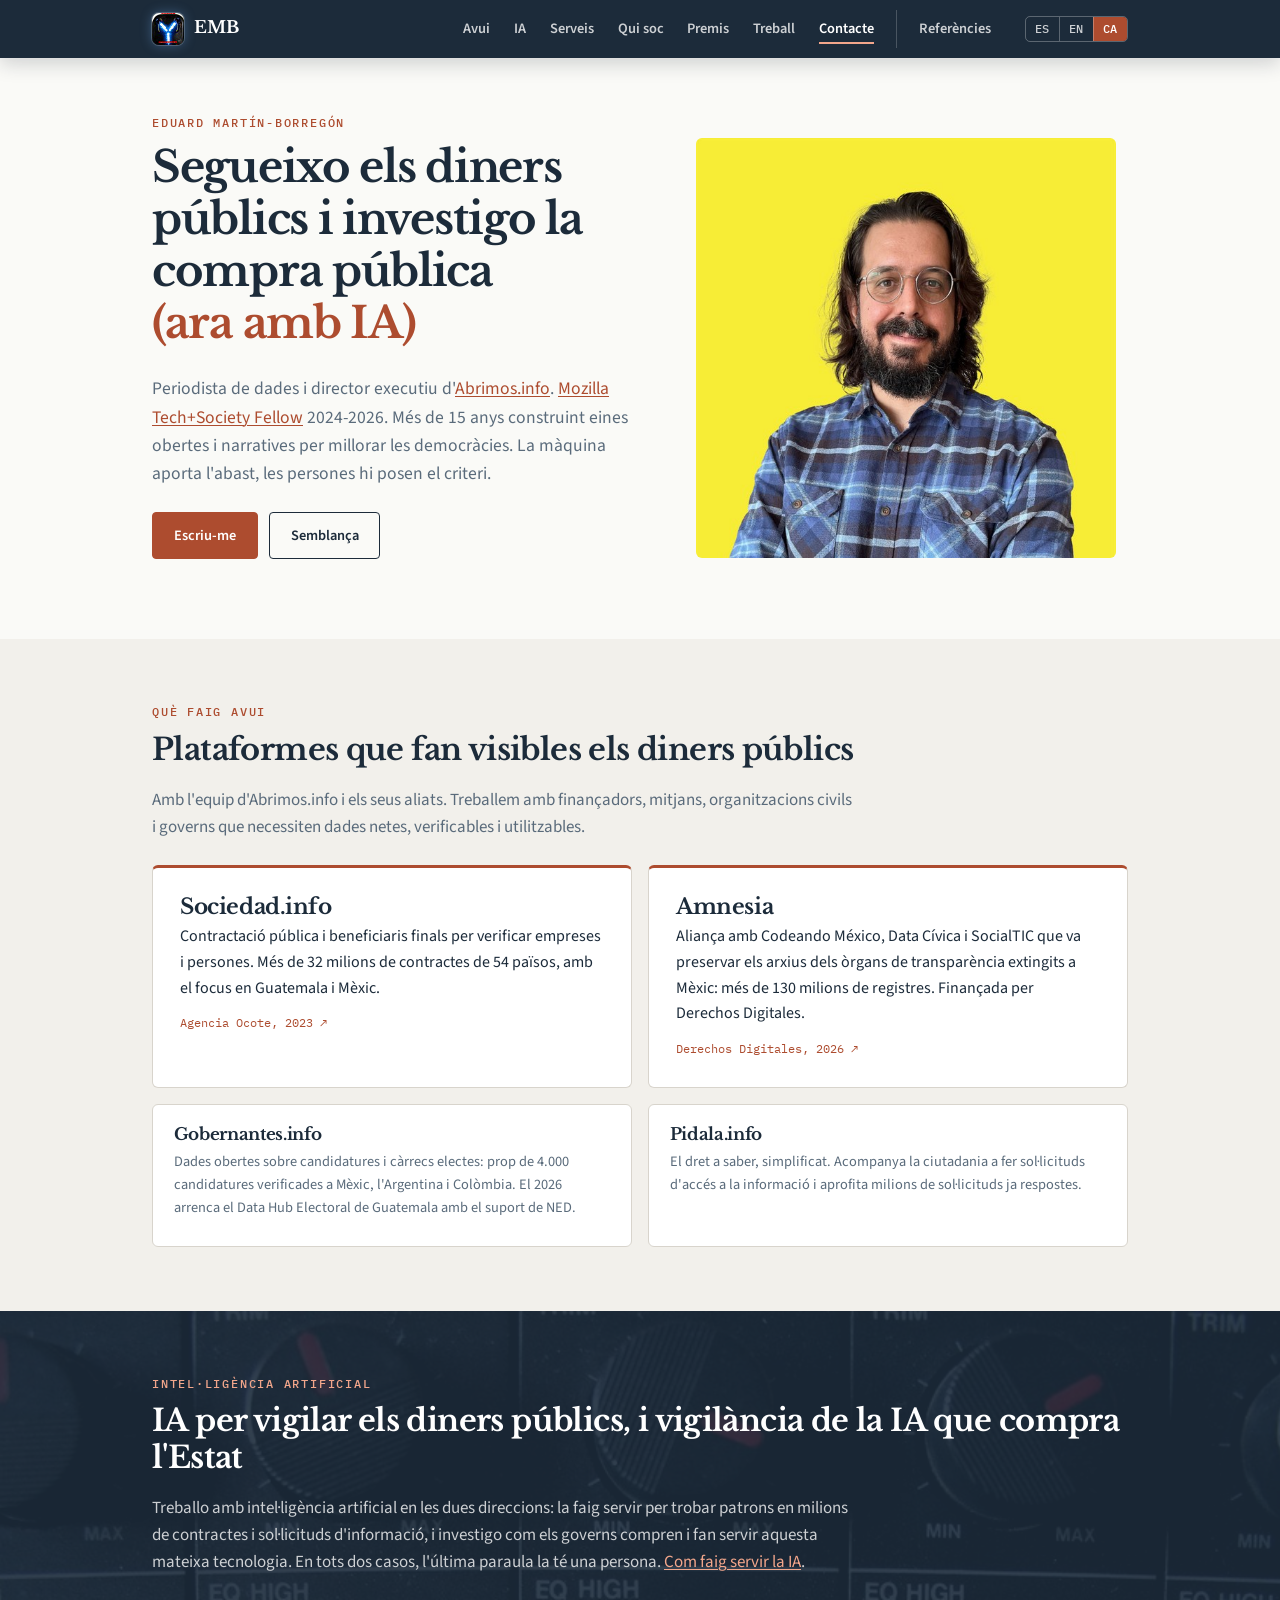
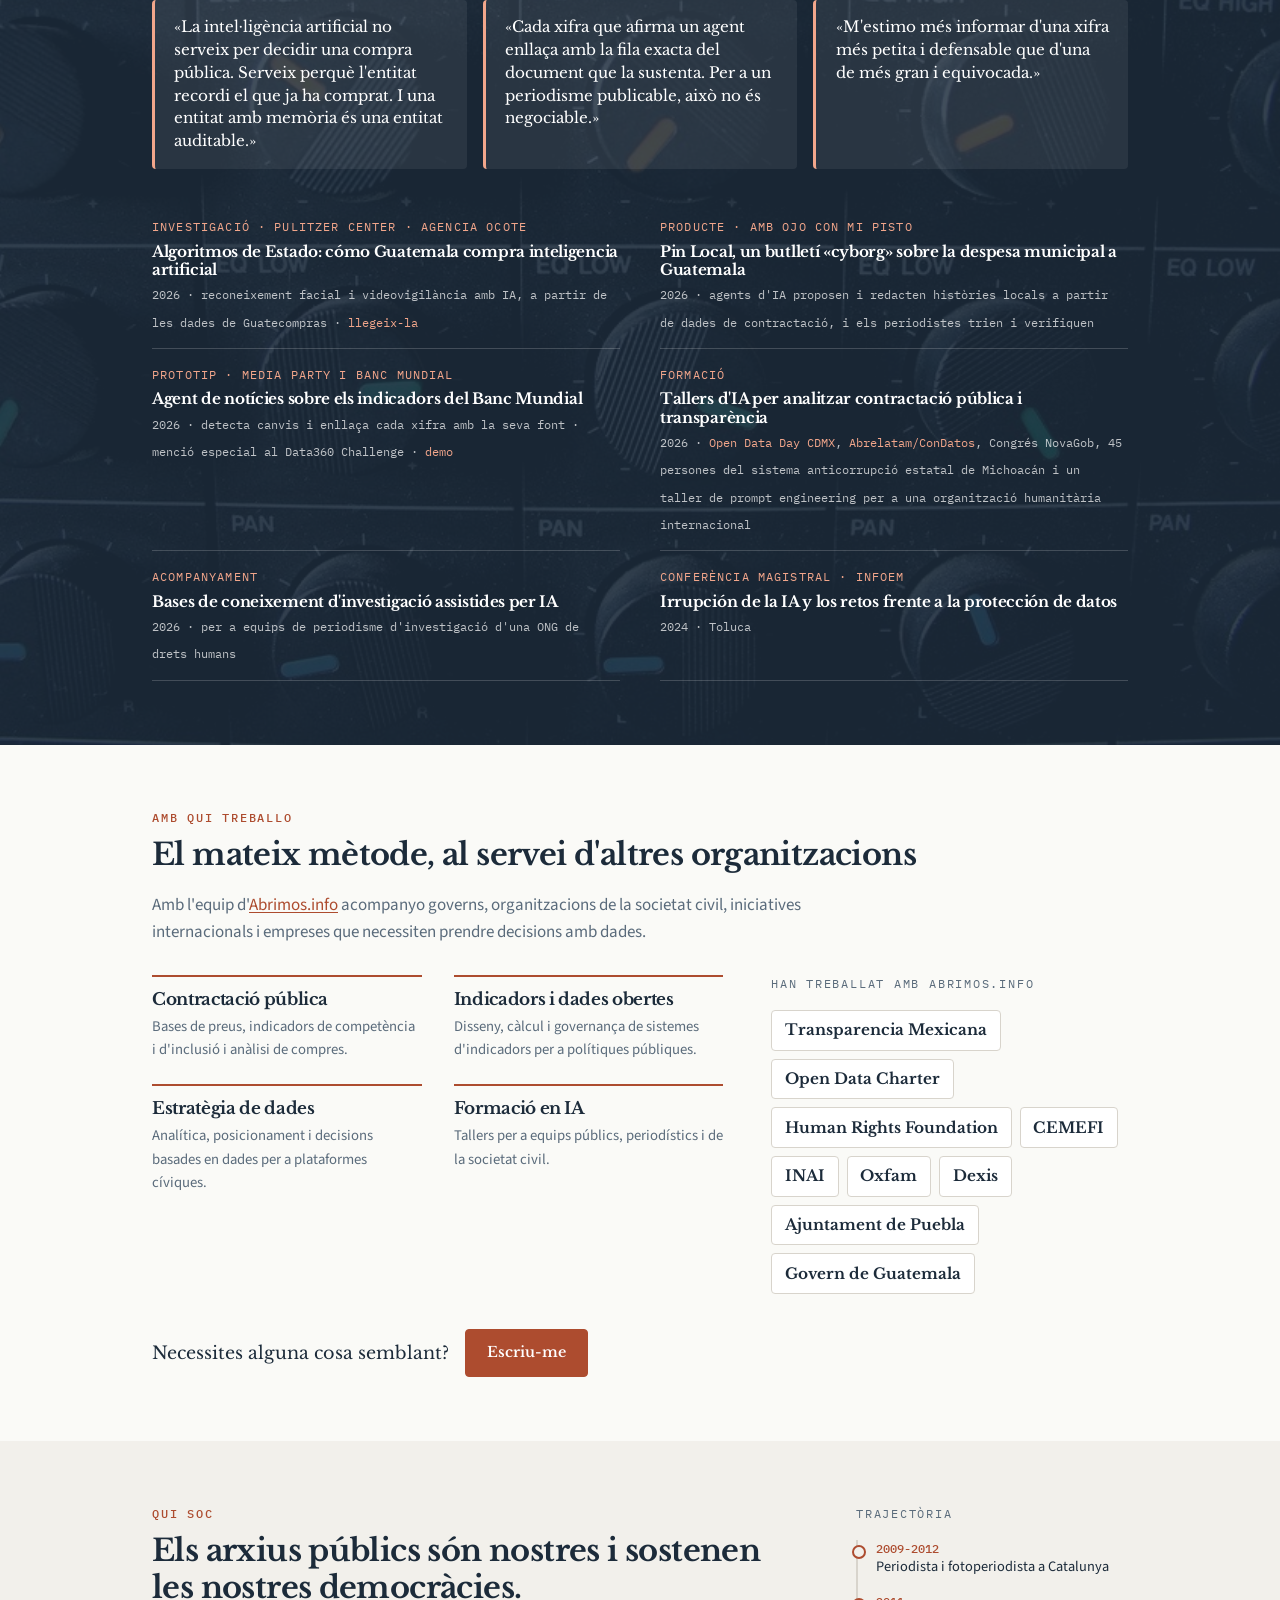
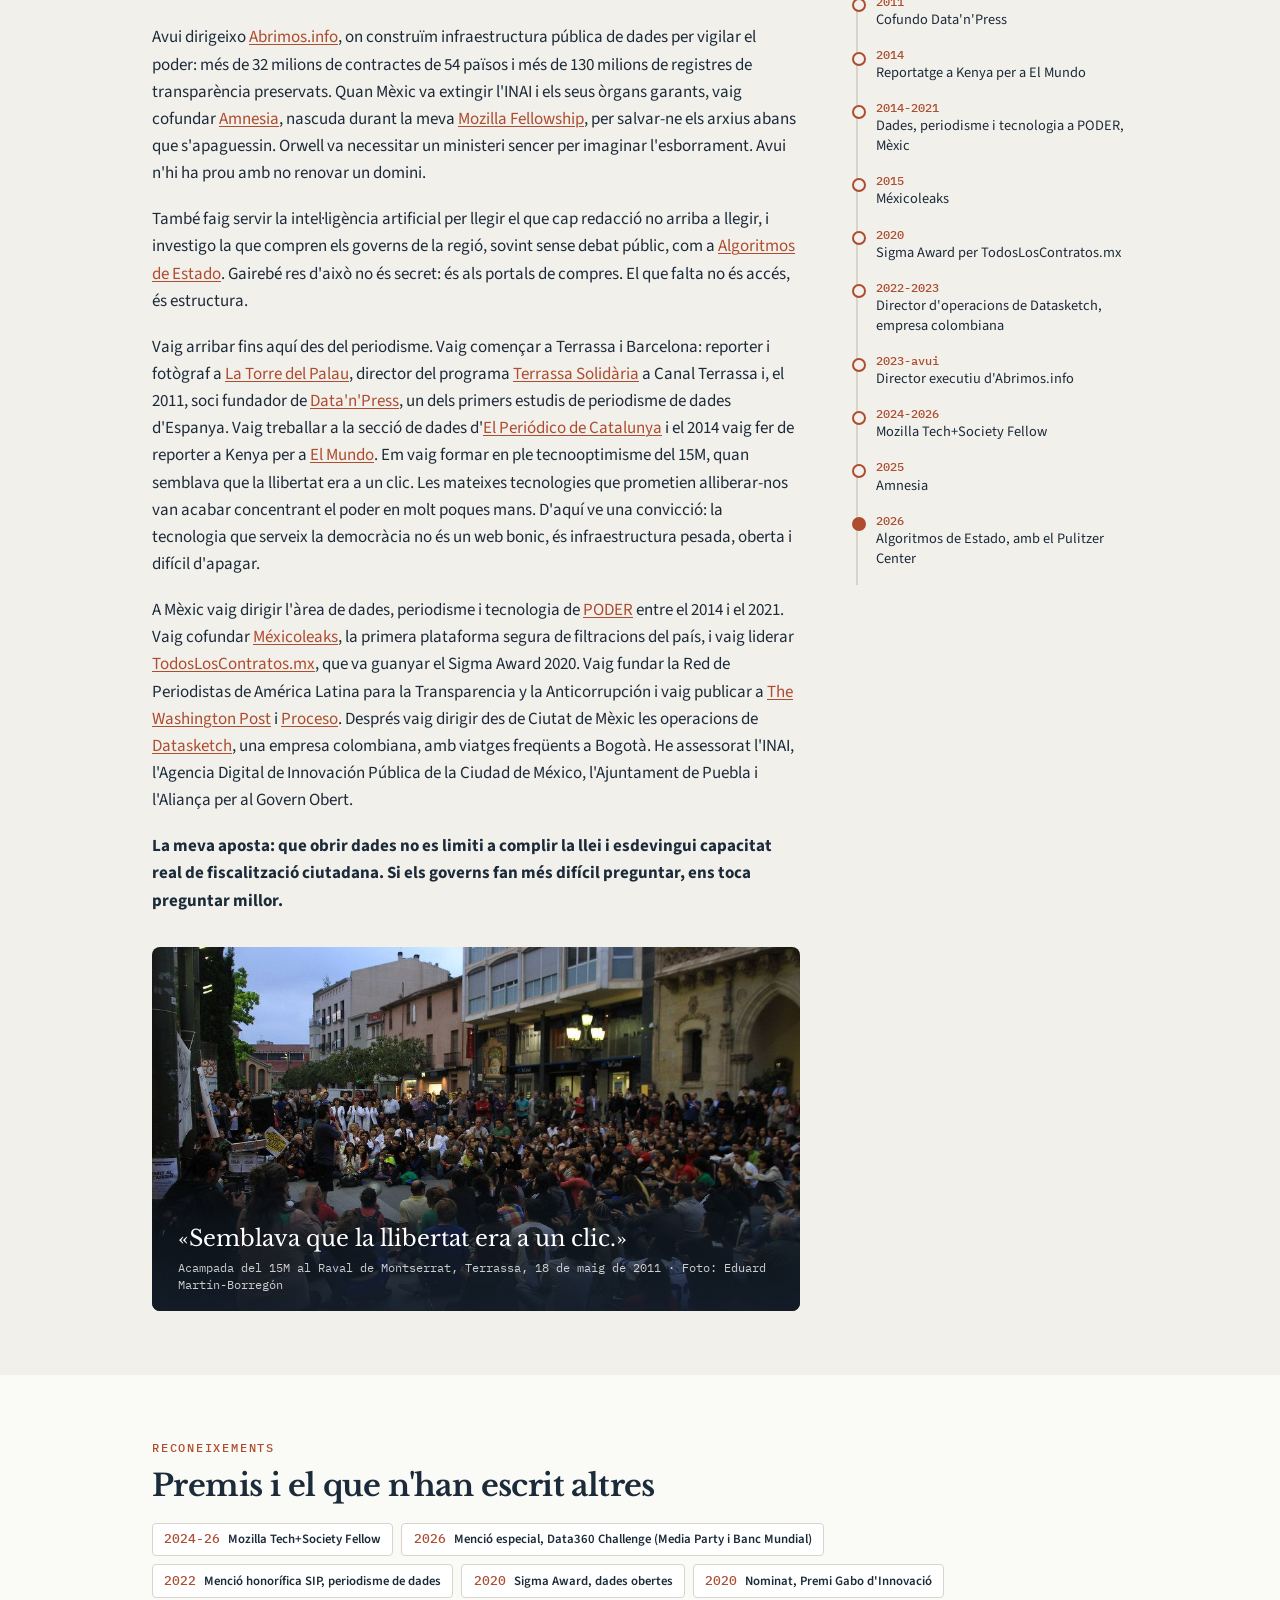
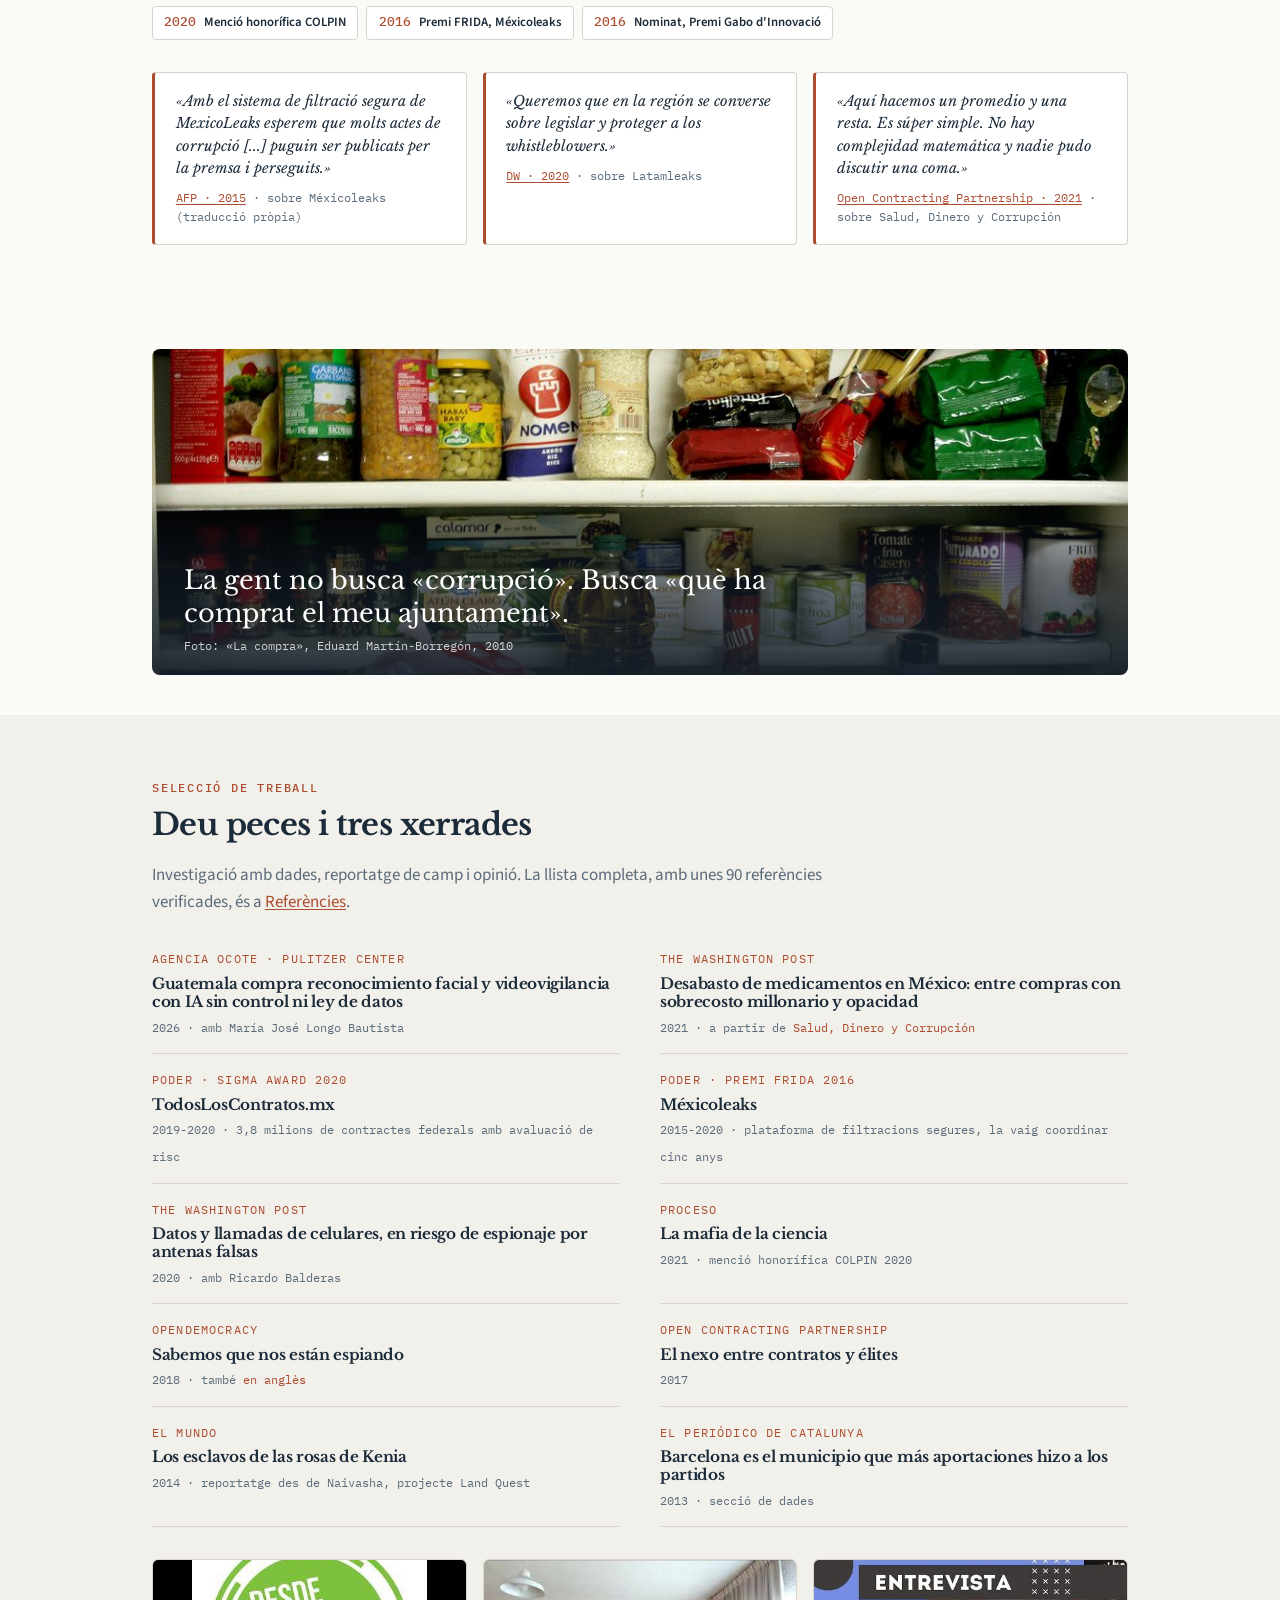
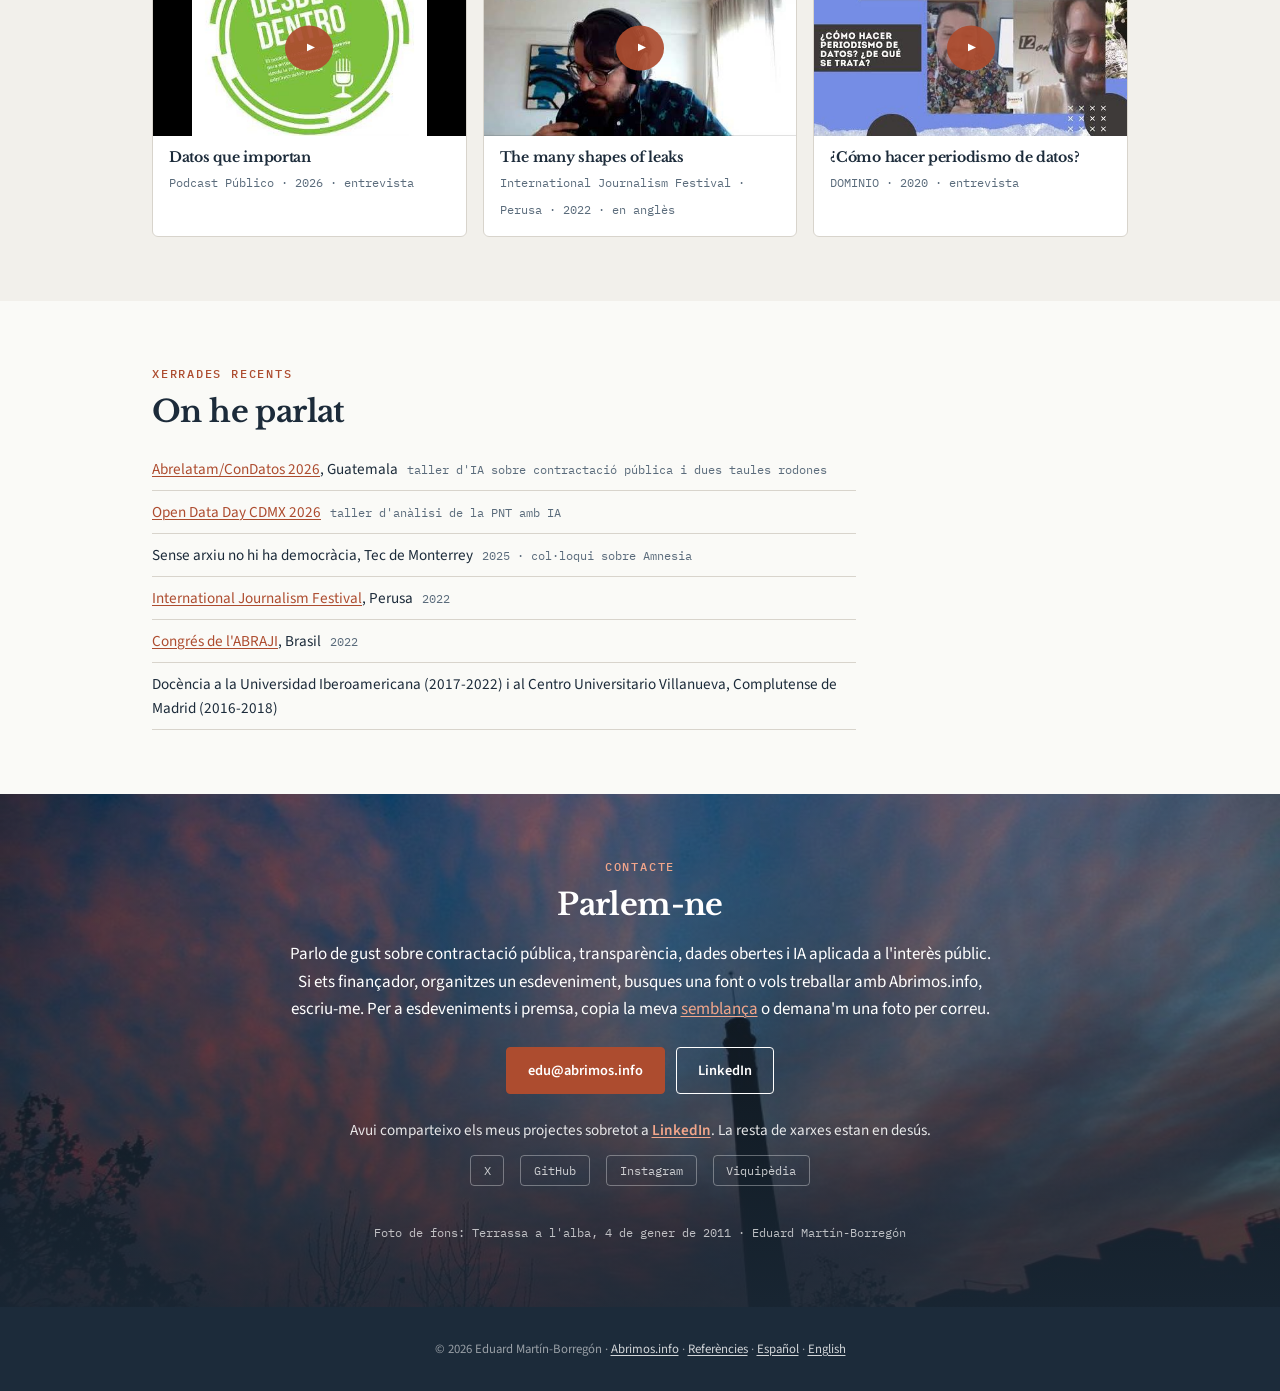
==== ca/index.html @ fc4aac22 "Primera versión de emartinborregon.com en español, inglés y catalán Web estática sin dependencias: p" ====
<!DOCTYPE html>
<html lang="ca">
<head>
	<!-- Google tag (gtag.js) -->
	<script async src="https://www.googletagmanager.com/gtag/js?id=G-W6K7R63HX7"></script>
	<script>
		window.dataLayer = window.dataLayer || [];
		function gtag(){dataLayer.push(arguments);}
		gtag('js', new Date());

		gtag('config', 'G-W6K7R63HX7');
	</script>
	<meta charset="utf-8" />
	<meta name="viewport" content="width=device-width, initial-scale=1" />
	<title>Eduard Martín-Borregón | Periodista de dades, contractació pública i IA</title>
	<meta name="description" content="Periodista de dades i director executiu d'Abrimos.info. Segueixo els diners públics i la compra pública a l'Amèrica Llatina, ara també amb IA. Mozilla Fellow i Sigma Award 2020." />
	<meta name="author" content="Eduard Martín-Borregón" />
	<link rel="canonical" href="https://emartinborregon.com/ca/" />
	<link rel="alternate" hreflang="es" href="https://emartinborregon.com/" />
	<link rel="alternate" hreflang="en" href="https://emartinborregon.com/en/" />
	<link rel="alternate" hreflang="ca" href="https://emartinborregon.com/ca/" />
	<link rel="alternate" hreflang="x-default" href="https://emartinborregon.com/" />
	<link rel="icon" href="../favicon.ico" sizes="32x32" />
	<link rel="icon" href="../icon-192.png" type="image/png" sizes="192x192" />
	<link rel="apple-touch-icon" href="../apple-touch-icon.png" />
	<meta name="robots" content="index, follow, max-image-preview:large, max-snippet:-1" />
	<meta property="og:type" content="profile" />
	<meta property="og:site_name" content="Eduard Martín-Borregón" />
	<meta property="og:locale" content="ca_ES" />
	<meta property="og:locale:alternate" content="es_MX" />
	<meta property="og:locale:alternate" content="en_US" />
	<meta property="og:url" content="https://emartinborregon.com/ca/" />
	<meta property="og:title" content="Eduard Martín-Borregón | Segueixo els diners públics i investigo la compra pública (ara amb IA)" />
	<meta property="og:description" content="Periodista de dades i director executiu d'Abrimos.info. Segueixo els diners públics i la compra pública a l'Amèrica Llatina, ara també amb IA. Mozilla Fellow i Sigma Award 2020." />
	<meta property="og:image" content="https://emartinborregon.com/images/og-emb.jpg" />
	<meta property="og:image:width" content="1200" />
	<meta property="og:image:height" content="630" />
	<meta property="og:image:alt" content="Retrat d'Eduard Martín-Borregón" />
	<meta name="twitter:card" content="summary_large_image" />
	<meta name="twitter:creator" content="@emartinborregon" />
	<script type="application/ld+json">
{
 "@context": "https://schema.org",
 "@graph": [
  {
   "@type": "WebSite",
   "@id": "https://emartinborregon.com/#website",
   "url": "https://emartinborregon.com/",
   "name": "Eduard Martín-Borregón",
   "inLanguage": [
    "es",
    "en",
    "ca"
   ],
   "publisher": {
    "@id": "https://emartinborregon.com/#person"
   }
  },
  {
   "@type": "ProfilePage",
   "@id": "https://emartinborregon.com/ca/#webpage",
   "url": "https://emartinborregon.com/ca/",
   "name": "Eduard Martín-Borregón | Periodista de dades, contractació pública i IA",
   "inLanguage": "ca",
   "isPartOf": {
    "@id": "https://emartinborregon.com/#website"
   },
   "mainEntity": {
    "@id": "https://emartinborregon.com/#person"
   },
   "author": {
    "@id": "https://emartinborregon.com/#person"
   },
   "dateModified": "2026-10-14"
  },
  {
   "@type": "Person",
   "@id": "https://emartinborregon.com/#person",
   "name": "Eduard Martín-Borregón",
   "givenName": "Eduard",
   "familyName": "Martín-Borregón",
   "alternateName": [
    "Edu Martín-Borregón",
    "Eduard Martín Borregón",
    "Eduard Martin-Borregon",
    "Eduard Martín-Borregon",
    "EMB"
   ],
   "url": "https://emartinborregon.com/ca/",
   "image": "https://emartinborregon.com/images/emb-retrato.jpg",
   "email": "mailto:edu@abrimos.info",
   "description": "Eduard Martín-Borregón és periodista de dades i director executiu d'Abrimos.info. Mozilla Tech+Society Fellow 2024-2026, va cofundar Méxicoleaks i Amnesia i va liderar TodosLosContratos.mx, guanyador del Sigma Award 2020. Des de fa més de 15 anys construeix eines obertes per seguir els diners públics, ara també amb intel·ligència artificial.",
   "jobTitle": "Director executiu d'Abrimos.info",
   "hasOccupation": {
    "@type": "Occupation",
    "name": "Periodista de dades"
   },
   "worksFor": {
    "@type": "Organization",
    "name": "Abrimos.info",
    "url": "https://abrimos.info"
   },
   "affiliation": {
    "@type": "Organization",
    "name": "Mozilla Foundation",
    "url": "https://www.mozillafoundation.org"
   },
   "homeLocation": {
    "@type": "Place",
    "name": "Ciutat de Mèxic"
   },
   "knowsLanguage": [
    "es",
    "en",
    "ca"
   ],
   "knowsAbout": [
    "Periodisme de dades",
    "Contractació pública",
    "Transparència i accés a la informació",
    "Dades obertes",
    "Tecnologia cívica",
    "Intel·ligència artificial aplicada a l'interès públic",
    "Rendició de comptes de la IA",
    "Preservació d'arxius públics",
    "Beneficiaris finals"
   ],
   "alumniOf": [
    {
     "@type": "CollegeOrUniversity",
     "name": "Universitat Ramon Llull - Blanquerna"
    },
    {
     "@type": "CollegeOrUniversity",
     "name": "Universidad Rey Juan Carlos"
    }
   ],
   "award": [
    "Mozilla Tech+Society Fellowship 2024-2026",
    "Menció especial, Data360 Challenge 2026 (Media Party i Banc Mundial)",
    "Menció honorífica en periodisme de dades, premis SIP 2022",
    "Sigma Award 2020, TodosLosContratos.mx",
    "Nominat al Premi Gabo d'Innovació 2020, TodosLosContratos.mx",
    "Menció honorífica COLPIN 2020, La mafia de la ciencia",
    "Premi FRIDA 2016, Méxicoleaks",
    "Nominat al Premi Gabo d'Innovació 2016, Méxicoleaks"
   ],
   "sameAs": [
    "https://www.linkedin.com/in/emartinborregon/",
    "https://x.com/emartinborregon",
    "https://github.com/emartinborregon",
    "https://www.instagram.com/emartinborregon",
    "https://www.flickr.com/photos/emartinborregon/",
    "https://www.wikidata.org/wiki/Q19998327",
    "https://ca.wikipedia.org/wiki/Eduard_Mart%C3%ADn-Borreg%C3%B3n",
    "https://pulitzercenter.org/people/eduard-martin-borregon",
    "https://www.mozillafoundation.org/en/what-we-do/grantmaking/fellowship/eduard-martin-borregon/",
    "https://www.proceso.com.mx/autor/eduard-martin-borregon.html"
   ]
  }
 ]
}
	</script>
	<link rel="preconnect" href="https://fonts.googleapis.com" />
	<link rel="preconnect" href="https://fonts.gstatic.com" crossorigin />
	<link href="https://fonts.googleapis.com/css2?family=Libre+Baskerville:ital,wght@0,400;0,700;1,400&family=Source+Sans+3:wght@400;600;700&family=IBM+Plex+Mono:wght@400;500&display=swap" rel="stylesheet" />
	<link rel="stylesheet" href="../style.css" />
</head>
<body>

<nav class="top">
	<div class="wrap">
		<a class="logo" href="#"><img src="../images/avatar-emb.jpg" alt="" width="28" height="28" /><span>EMB</span></a>
		<ul class="menu" aria-label="Menú principal">
			<li><a href="#avui">Avui</a></li>
			<li><a href="#ia">IA</a></li>
			<li><a href="#amb-qui">Serveis</a></li>
			<li><a href="#qui-soc">Qui soc</a></li>
			<li><a href="#reconeixements">Premis</a></li>
			<li><a href="#treball">Treball</a></li>
			<li><a href="#contacte">Contacte</a></li>
			<li class="nav-page"><a href="referencies.html">Referències</a></li>
		</ul>
		<div class="lang" role="group" aria-label="Idioma"><a href="../index.html" hreflang="es" lang="es">ES</a><a href="../en/index.html" hreflang="en" lang="en">EN</a><span aria-current="true">CA</span></div>
	</div>
</nav>

<main>

<!-- 1. Portada -->
<header class="wrap hero">
	<div>
		<span class="label">Eduard Martín-Borregón</span>
		<h1>Segueixo els diners públics i investigo la compra pública <span class="h1-tag">(ara amb IA)</span></h1>
		<p class="lead">Periodista de dades i director executiu d'<a href="https://abrimos.info" target="_blank" rel="noopener">Abrimos.info</a>. <a href="https://www.mozillafoundation.org/en/what-we-do/grantmaking/fellowship/eduard-martin-borregon/" target="_blank" rel="noopener">Mozilla Tech+Society Fellow</a> 2024-2026. Més de 15 anys construint eines obertes i narratives per millorar les democràcies. La màquina aporta l'abast, les persones hi posen el criteri.</p>
		<div class="actions">
			<a class="btn primary" href="mailto:edu@abrimos.info">Escriu-me</a>
			<a class="btn" href="#semblanza" data-open-bio>Semblança</a>
		</div>
	</div>
	<div class="photo">
		<img src="../images/emb-retrato.jpg" alt="Retrat d'Eduard Martín-Borregón" width="600" height="600" fetchpriority="high" />
	</div>
</header>

<!-- 3. Què faig avui -->
<section id="avui" class="alt">
	<div class="wrap">
		<span class="label">Què faig avui</span>
		<h2>Plataformes que fan visibles els diners públics</h2>
		<p class="prose muted">Amb l'equip d'Abrimos.info i els seus aliats. Treballem amb finançadors, mitjans, organitzacions civils i governs que necessiten dades netes, verificables i utilitzables.</p>
		<div class="cards hoy">
			<div class="card main">
				<h3><a href="https://sociedad.info" target="_blank" rel="noopener">Sociedad.info</a></h3>
				<p>Contractació pública i beneficiaris finals per verificar empreses i persones. Més de 32 milions de contractes de 54 països, amb el focus en Guatemala i Mèxic.</p>
				<span class="mono"><a href="https://www.agenciaocote.com/blog/2023/12/07/accede-a-sociedad-info-y-fiscaliza-los-gastos-mientras-guatecompras-esta-fuera-de-linea/" target="_blank" rel="noopener">Agencia Ocote, 2023 ↗</a></span>
			</div>
			<div class="card main">
				<h3><a href="https://amnesia.lat" target="_blank" rel="noopener">Amnesia</a></h3>
				<p>Aliança amb Codeando México, Data Cívica i SocialTIC que va preservar els arxius dels òrgans de transparència extingits a Mèxic: més de 130 milions de registres. Finançada per Derechos Digitales.</p>
				<span class="mono"><a href="https://www.derechosdigitales.org/noticias/la-informacion-publica-tambien-es-parte-de-la-memoria-colectiva/" target="_blank" rel="noopener">Derechos Digitales, 2026 ↗</a></span>
			</div>
			<div class="card">
				<h3><a href="https://gobernantes.info" target="_blank" rel="noopener">Gobernantes.info</a></h3>
				<p>Dades obertes sobre candidatures i càrrecs electes: prop de 4.000 candidatures verificades a Mèxic, l'Argentina i Colòmbia. El 2026 arrenca el Data Hub Electoral de Guatemala amb el suport de NED.</p>
			</div>
			<div class="card">
				<h3><a href="https://pidala.info" target="_blank" rel="noopener">Pidala.info</a></h3>
				<p>El dret a saber, simplificat. Acompanya la ciutadania a fer sol·licituds d'accés a la informació i aprofita milions de sol·licituds ja respostes.</p>
			</div>
		</div>
	</div>
</section>

<!-- 3b. IA -->
<section id="ia" class="dark">
	<div class="wrap">
		<span class="label">Intel·ligència artificial</span>
		<h2>IA per vigilar els diners públics, i vigilància de la IA que compra l'Estat</h2>
		<p class="prose muted">Treballo amb intel·ligència artificial en les dues direccions: la faig servir per trobar patrons en milions de contractes i sol·licituds d'informació, i investigo com els governs compren i fan servir aquesta mateixa tecnologia. En tots dos casos, l'última paraula la té una persona. <a href="ia.html">Com faig servir la IA</a>.</p>
		<div class="principles">
			<figure><blockquote>«La intel·ligència artificial no serveix per decidir una compra pública. Serveix perquè l'entitat recordi el que ja ha comprat. I una entitat amb memòria és una entitat auditable.»</blockquote></figure>
			<figure><blockquote>«Cada xifra que afirma un agent enllaça amb la fila exacta del document que la sustenta. Per a un periodisme publicable, això no és negociable.»</blockquote></figure>
			<figure><blockquote>«M'estimo més informar d'una xifra més petita i defensable que d'una de més gran i equivocada.»</blockquote></figure>
		</div>
		<div class="work">
			<div class="item">
				<span class="outlet">Investigació · Pulitzer Center · Agencia Ocote</span>
				<h3><a href="https://pulitzercenter.org/projects/state-algorithms-how-guatemala-buys-artificial-intelligence" target="_blank" rel="noopener">Algoritmos de Estado: cómo Guatemala compra inteligencia artificial</a></h3>
				<span class="mono">2026 · reconeixement facial i videovigilància amb IA, a partir de les dades de Guatecompras · <a href="https://www.agenciaocote.com/blog/2026/07/08/ia-videovigilancia-control/" target="_blank" rel="noopener">llegeix-la</a></span>
			</div>
			<div class="item">
				<span class="outlet">Producte · amb Ojo con mi Pisto</span>
				<h3><a href="https://www.ojoconmipisto.com/" target="_blank" rel="noopener">Pin Local, un butlletí «cyborg» sobre la despesa municipal a Guatemala</a></h3>
				<span class="mono">2026 · agents d'IA proposen i redacten històries locals a partir de dades de contractació, i els periodistes trien i verifiquen</span>
			</div>
			<div class="item">
				<span class="outlet">Prototip · Media Party i Banc Mundial</span>
				<h3><a href="https://github.com/Abrimos-info/abrimos-data360-monitor" target="_blank" rel="noopener">Agent de notícies sobre els indicadors del Banc Mundial</a></h3>
				<span class="mono">2026 · detecta canvis i enllaça cada xifra amb la seva font · menció especial al Data360 Challenge · <a href="https://data360-demo.abrimos.info" target="_blank" rel="noopener">demo</a></span>
			</div>
			<div class="item">
				<span class="outlet">Formació</span>
				<h3>Tallers d'IA per analitzar contractació pública i transparència</h3>
				<span class="mono">2026 · <a href="https://socialtic.org/blog/open-data-day-cdmx-2026/" target="_blank" rel="noopener">Open Data Day CDMX</a>, <a href="https://pretalx.abrelatam.org/abrelatam-2026/speaker/HJXRQH/" target="_blank" rel="noopener">Abrelatam/ConDatos</a>, Congrés NovaGob, 45 persones del sistema anticorrupció estatal de Michoacán i un taller de prompt engineering per a una organització humanitària internacional</span>
			</div>
			<div class="item">
				<span class="outlet">Acompanyament</span>
				<h3>Bases de coneixement d'investigació assistides per IA</h3>
				<span class="mono">2026 · per a equips de periodisme d'investigació d'una ONG de drets humans</span>
			</div>
			<div class="item">
				<span class="outlet">Conferència magistral · INFOEM</span>
				<h3><a href="https://infoem.org.mx/doc/publicaciones/progcongintinfoem2024V3web.pdf" target="_blank" rel="noopener">Irrupción de la IA y los retos frente a la protección de datos</a></h3>
				<span class="mono">2024 · Toluca</span>
			</div>
		</div>
	</div>
</section>

<!-- 3a. Con quién trabajo -->
<section id="amb-qui">
	<div class="wrap">
		<span class="label">Amb qui treballo</span>
		<h2>El mateix mètode, al servei d'altres organitzacions</h2>
		<p class="prose muted">Amb l'equip d'<a href="https://abrimos.info" target="_blank" rel="noopener">Abrimos.info</a> acompanyo governs, organitzacions de la societat civil, iniciatives internacionals i empreses que necessiten prendre decisions amb dades.</p>
		<div class="clients">
			<ul class="services">
				<li><h3>Contractació pública</h3><p>Bases de preus, indicadors de competència i d'inclusió i anàlisi de compres.</p></li>
				<li><h3>Indicadors i dades obertes</h3><p>Disseny, càlcul i governança de sistemes d'indicadors per a polítiques públiques.</p></li>
				<li><h3>Estratègia de dades</h3><p>Analítica, posicionament i decisions basades en dades per a plataformes cíviques.</p></li>
				<li><h3>Formació en IA</h3><p>Tallers per a equips públics, periodístics i de la societat civil.</p></li>
			</ul>
			<div class="orgs">
				<p class="timeline-title">Han treballat amb Abrimos.info</p>
				<ul aria-label="Organitzacions">
					<li>Transparencia Mexicana</li>
					<li>Open Data Charter</li>
					<li>Human Rights Foundation</li>
					<li>CEMEFI</li>
					<li>INAI</li>
					<li>Oxfam</li>
					<li>Dexis</li>
					<li>Ajuntament de Puebla</li>
					<li>Govern de Guatemala</li>
				</ul>
			</div>
		</div>
		<p class="clients-cta"><span>Necessites alguna cosa semblant?</span> <a class="btn primary" href="mailto:edu@abrimos.info?subject=Consulta%20des%20de%20emartinborregon.com">Escriu-me</a></p>
	</div>
</section>

<!-- 2. Qui soc -->
<section id="qui-soc" class="alt">
	<div class="wrap about">
		<div class="prose">
		<span class="label">Qui soc</span>
		<h2>Els arxius públics són nostres i sostenen les nostres democràcies.</h2>
		<p>Avui dirigeixo <a href="https://abrimos.info" target="_blank" rel="noopener">Abrimos.info</a>, on construïm infraestructura pública de dades per vigilar el poder: més de 32 milions de contractes de 54 països i més de 130 milions de registres de transparència preservats. Quan Mèxic va extingir l'INAI i els seus òrgans garants, vaig cofundar <a href="https://amnesia.lat" target="_blank" rel="noopener">Amnesia</a>, nascuda durant la meva <a href="https://www.mozillafoundation.org/en/what-we-do/grantmaking/fellowship/eduard-martin-borregon/" target="_blank" rel="noopener">Mozilla Fellowship</a>, per salvar-ne els arxius abans que s'apaguessin. Orwell va necessitar un ministeri sencer per imaginar l'esborrament. Avui n'hi ha prou amb no renovar un domini.</p>
		<p>També faig servir la intel·ligència artificial per llegir el que cap redacció no arriba a llegir, i investigo la que compren els governs de la regió, sovint sense debat públic, com a <a href="https://www.agenciaocote.com/blog/2026/07/08/ia-videovigilancia-control/" target="_blank" rel="noopener">Algoritmos de Estado</a>. Gairebé res d'això no és secret: és als portals de compres. El que falta no és accés, és estructura.</p>
		<p>Vaig arribar fins aquí des del periodisme. Vaig començar a Terrassa i Barcelona: reporter i fotògraf a <a href="https://naciodigital.cat/latorredelpalau/politica/cagravelcul-del-radi-de-la-terra_1016172_102.html" target="_blank" rel="noopener">La Torre del Palau</a>, director del programa <a href="http://terrassasolidaria.blogspot.com/2025/05/sobre-el-programa.html" target="_blank" rel="noopener">Terrassa Solidària</a> a Canal Terrassa i, el 2011, soci fundador de <a href="https://datanpress.com" target="_blank" rel="noopener">Data'n'Press</a>, un dels primers estudis de periodisme de dades d'Espanya. Vaig treballar a la secció de dades d'<a href="https://www.elperiodico.com/es/politica/20131111/barcelona-aportaciones-partidos-politicos-2828790" target="_blank" rel="noopener">El Periódico de Catalunya</a> i el 2014 vaig fer de reporter a Kenya per a <a href="https://www.elmundo.es/internacional/2014/01/16/52d52972268e3e9f318b456f.html" target="_blank" rel="noopener">El Mundo</a>. Em vaig formar en ple tecnooptimisme del 15M, quan semblava que la llibertat era a un clic. Les mateixes tecnologies que prometien alliberar-nos van acabar concentrant el poder en molt poques mans. D'aquí ve una convicció: la tecnologia que serveix la democràcia no és un web bonic, és infraestructura pesada, oberta i difícil d'apagar.</p>
		<p>A Mèxic vaig dirigir l'àrea de dades, periodisme i tecnologia de <a href="https://web.archive.org/web/20211205223040/https://poderlatam.org/equipo/" target="_blank" rel="noopener">PODER</a> entre el 2014 i el 2021. Vaig cofundar <a href="http://web.archive.org/web/20240613221033/https://mexicoleaks.mx/" target="_blank" rel="noopener">Méxicoleaks</a>, la primera plataforma segura de filtracions del país, i vaig liderar <a href="https://todosloscontratos.sociedad.info/es/todos-los-contratos" target="_blank" rel="noopener">TodosLosContratos.mx</a>, que va guanyar el Sigma Award 2020. Vaig fundar la Red de Periodistas de América Latina para la Transparencia y la Anticorrupción i vaig publicar a <a href="https://www.washingtonpost.com/es/post-opinion/2021/05/10/desbasto-medicamentos-mexico-investigacion-imss-opacidad/" target="_blank" rel="noopener">The Washington Post</a> i <a href="https://www.proceso.com.mx/autor/eduard-martin-borregon.html" target="_blank" rel="noopener">Proceso</a>. Després vaig dirigir des de Ciutat de Mèxic les operacions de <a href="https://datasketch.co" target="_blank" rel="noopener">Datasketch</a>, una empresa colombiana, amb viatges freqüents a Bogotà. He assessorat l'INAI, l'Agencia Digital de Innovación Pública de la Ciudad de México, l'Ajuntament de Puebla i l'Aliança per al Govern Obert.</p>
		<p><strong>La meva aposta: que obrir dades no es limiti a complir la llei i esdevingui capacitat real de fiscalització ciutadana. Si els governs fan més difícil preguntar, ens toca preguntar millor.</strong></p>
			<figure class="inline-band">
				<img src="../images/fotos/acampada-15m-terrassa.jpg" alt="Assemblea de l'acampada del 15M al Raval de Montserrat, Terrassa, de nit i plena de gent asseguda a terra" width="1024" height="683" loading="lazy" />
				<figcaption>
					<blockquote>«Semblava que la llibertat era a un clic.»</blockquote>
					<span class="credit">Acampada del 15M al Raval de Montserrat, Terrassa, 18 de maig de 2011 · Foto: Eduard Martín-Borregón</span>
				</figcaption>
			</figure>
	</div>
		<aside>
			<p class="timeline-title">Trajectòria</p>
			<ol class="timeline">
				<li><b>2009-2012</b>Periodista i fotoperiodista a Catalunya</li>
				<li><b>2011</b>Cofundo Data'n'Press</li>
				<li><b>2014</b>Reportatge a Kenya per a El Mundo</li>
				<li><b>2014-2021</b>Dades, periodisme i tecnologia a PODER, Mèxic</li>
				<li><b>2015</b>Méxicoleaks</li>
				<li><b>2020</b>Sigma Award per TodosLosContratos.mx</li>
				<li><b>2022-2023</b>Director d'operacions de Datasketch, empresa colombiana</li>
				<li><b>2023-avui</b>Director executiu d'Abrimos.info</li>
				<li><b>2024-2026</b>Mozilla Tech+Society Fellow</li>
				<li><b>2025</b>Amnesia</li>
				<li class="now"><b>2026</b>Algoritmos de Estado, amb el Pulitzer Center</li>
			</ol>
		</aside>
	</div>
</section>

<!-- 4. Reconeixements -->
<section id="reconeixements">
	<div class="wrap">
		<span class="label">Reconeixements</span>
		<h2>Premis i el que n'han escrit altres</h2>
		<ul class="awards">
			<li><a href="https://www.mozillafoundation.org/en/what-we-do/grantmaking/fellowship/eduard-martin-borregon/" target="_blank" rel="noopener"><b>2024-26</b> Mozilla Tech+Society Fellow</a></li>
			<li><a href="https://mediaparty.org/2026/06/18/data-360-challenge-winners/" target="_blank" rel="noopener"><b>2026</b> Menció especial, Data360 Challenge (Media Party i Banc Mundial)</a></li>
			<li><a href="https://www.sipiapa.org/notas/1215301-la-sip-concede-premios-la-excelencia-periodistica-2022-medios-y-periodistas-12-paises" target="_blank" rel="noopener"><b>2022</b> Menció honorífica SIP, periodisme de dades</a></li>
			<li><a href="https://poderlatam.org/2020/02/poder-gana-con-todosloscontratos-mx-el-prestigioso-premio-sigma-de-periodismo-de-datos-abiertos/" target="_blank" rel="noopener"><b>2020</b> Sigma Award, dades obertes</a></li>
			<li><a href="https://premioggm.org/noticias/2021/01/acta-del-jurado-del-premio-gabo-2020-categoria-innovacion/" target="_blank" rel="noopener"><b>2020</b> Nominat, Premi Gabo d'Innovació</a></li>
			<li><a href="https://gijn.org/2020/11/18/colpin-2020-reconoce-los-mejores-trabajos-periodisticos-de-america-latina/" target="_blank" rel="noopener"><b>2020</b> Menció honorífica COLPIN</a></li>
			<li><a href="https://www.proceso.com.mx/nacional/2016/6/24/recibe-la-plataforma-mexicoleaks-el-premio-frida-166301.html" target="_blank" rel="noopener"><b>2016</b> Premi FRIDA, Méxicoleaks</a></li>
			<li><a href="https://premioggm.org/trabajo/edicion/2016/innovacion/mexicoleaks/" target="_blank" rel="noopener"><b>2016</b> Nominat, Premi Gabo d'Innovació</a></li>
		</ul>
		<div class="quotes">
			<figure>
				<blockquote>«Amb el sistema de filtració segura de MexicoLeaks esperem que molts actes de corrupció [...] puguin ser publicats per la premsa i perseguits.»</blockquote>
				<figcaption><a href="http://web.archive.org/web/20230622095500/https://phys.org/news/2015-03-mexico-wikileaks.html" target="_blank" rel="noopener">AFP · 2015</a> · sobre Méxicoleaks (traducció pròpia)</figcaption>
			</figure>
			<figure>
				<blockquote>«Queremos que en la región se converse sobre legislar y proteger a los whistleblowers.»</blockquote>
				<figcaption><a href="https://www.dw.com/es/latamleaks-la-plataforma-que-quiere-golpear-a-los-corruptos/a-52579188" target="_blank" rel="noopener">DW · 2020</a> · sobre Latamleaks</figcaption>
			</figure>
			<figure>
				<blockquote>«Aquí hacemos un promedio y una resta. Es súper simple. No hay complejidad matemática y nadie pudo discutir una coma.»</blockquote>
				<figcaption><a href="https://www.open-contracting.org/es/2021/11/19/como-una-alianza-entre-pacientes-y-periodistas-investigo-los-contratos-de-medicamentos-en-mexico/" target="_blank" rel="noopener">Open Contracting Partnership · 2021</a> · sobre Salud, Dinero y Corrupción</figcaption>
			</figure>
		</div>
	</div>
</section>

<!-- Banda de foto -->
<div class="wrap band">
	<figure>
		<img src="../images/fotos/la-compra.jpg" alt="Prestatges d'un rebost plens de llaunes, pots i paquets de colors" width="1024" height="683" loading="lazy" />
		<figcaption>
			<blockquote>La gent no busca «corrupció». Busca «què ha comprat el meu ajuntament».</blockquote>
			<span class="credit">Foto: «La compra», Eduard Martín-Borregón, 2010</span>
		</figcaption>
	</figure>
</div>

<!-- 5. Selecció de treball -->
<section id="treball" class="alt">
	<div class="wrap">
		<span class="label">Selecció de treball</span>
		<h2>Deu peces i tres xerrades</h2>
		<p class="prose muted">Investigació amb dades, reportatge de camp i opinió. La llista completa, amb unes 90 referències verificades, és a <a href="referencies.html">Referències</a>.</p>
		<div class="work">
			<div class="item">
				<span class="outlet">Agencia Ocote · Pulitzer Center</span>
				<h3><a href="https://www.agenciaocote.com/blog/2026/07/08/ia-videovigilancia-control/" target="_blank" rel="noopener">Guatemala compra reconocimiento facial y videovigilancia con IA sin control ni ley de datos</a></h3>
				<span class="mono">2026 · amb María José Longo Bautista</span>
			</div>
			<div class="item">
				<span class="outlet">The Washington Post</span>
				<h3><a href="https://www.washingtonpost.com/es/post-opinion/2021/05/10/desbasto-medicamentos-mexico-investigacion-imss-opacidad/" target="_blank" rel="noopener">Desabasto de medicamentos en México: entre compras con sobrecosto millonario y opacidad</a></h3>
				<span class="mono">2021 · a partir de <a href="https://saluddineroycorrupcion.sociedad.info/es/salud" target="_blank" rel="noopener">Salud, Dinero y Corrupción</a></span>
			</div>
			<div class="item">
				<span class="outlet">PODER · Sigma Award 2020</span>
				<h3><a href="https://todosloscontratos.sociedad.info/es/todos-los-contratos" target="_blank" rel="noopener">TodosLosContratos.mx</a></h3>
				<span class="mono">2019-2020 · 3,8 milions de contractes federals amb avaluació de risc</span>
			</div>
			<div class="item">
				<span class="outlet">PODER · Premi FRIDA 2016</span>
				<h3><a href="http://web.archive.org/web/20240613221033/https://mexicoleaks.mx/" target="_blank" rel="noopener">Méxicoleaks</a></h3>
				<span class="mono">2015-2020 · plataforma de filtracions segures, la vaig coordinar cinc anys</span>
			</div>
			<div class="item">
				<span class="outlet">The Washington Post</span>
				<h3><a href="https://www.washingtonpost.com/es/post-opinion/2020/05/31/datos-y-llamadas-de-celulares-en-riesgo-de-espionaje-por-antenas-falsas-en-america-latina/" target="_blank" rel="noopener">Datos y llamadas de celulares, en riesgo de espionaje por antenas falsas</a></h3>
				<span class="mono">2020 · amb Ricardo Balderas</span>
			</div>
			<div class="item">
				<span class="outlet">Proceso</span>
				<h3><a href="https://www.proceso.com.mx/nacional/2021/9/22/la-mafia-de-la-ciencia-272198.html" target="_blank" rel="noopener">La mafia de la ciencia</a></h3>
				<span class="mono">2021 · menció honorífica COLPIN 2020</span>
			</div>
			<div class="item">
				<span class="outlet">openDemocracy</span>
				<h3><a href="https://www.opendemocracy.net/es/sabemos-que-nos-est-n-espiando-0/" target="_blank" rel="noopener">Sabemos que nos están espiando</a></h3>
				<span class="mono">2018 · també <a href="https://www.opendemocracy.net/en/we-know-they-are-spying-on-us/" target="_blank" rel="noopener">en anglès</a></span>
			</div>
			<div class="item">
				<span class="outlet">Open Contracting Partnership</span>
				<h3><a href="https://www.open-contracting.org/2017/05/22/el-nexo-entre-contratos-y-elites-poner-las-contrataciones-abiertas-en-uso-desde-sociedad-civil/" target="_blank" rel="noopener">El nexo entre contratos y élites</a></h3>
				<span class="mono">2017</span>
			</div>
			<div class="item">
				<span class="outlet">El Mundo</span>
				<h3><a href="https://www.elmundo.es/internacional/2014/01/16/52d52972268e3e9f318b456f.html" target="_blank" rel="noopener">Los esclavos de las rosas de Kenia</a></h3>
				<span class="mono">2014 · reportatge des de Naivasha, projecte Land Quest</span>
			</div>
			<div class="item">
				<span class="outlet">El Periódico de Catalunya</span>
				<h3><a href="https://www.elperiodico.com/es/politica/20131111/barcelona-aportaciones-partidos-politicos-2828790" target="_blank" rel="noopener">Barcelona es el municipio que más aportaciones hizo a los partidos</a></h3>
				<span class="mono">2013 · secció de dades</span>
			</div>
		</div>
		<div class="videos">
			<a class="video" href="https://www.youtube.com/watch?v=-F184RVLpr0" target="_blank" rel="noopener">
				<div class="thumb"><img src="../images/videos/yt--F184RVLpr0.jpg" alt="" loading="lazy" width="480" height="270" /></div>
				<div class="body"><h3>Datos que importan</h3><span class="mono">Podcast Público · 2026 · entrevista</span></div>
			</a>
			<a class="video" href="https://www.youtube.com/watch?v=NOmQsI2DC1c" target="_blank" rel="noopener">
				<div class="thumb"><img src="../images/videos/yt-NOmQsI2DC1c.jpg" alt="" loading="lazy" width="480" height="270" /></div>
				<div class="body"><h3>The many shapes of leaks</h3><span class="mono">International Journalism Festival · Perusa · 2022 · en anglès</span></div>
			</a>
			<a class="video" href="https://www.youtube.com/watch?v=r8Y_VEac3jM" target="_blank" rel="noopener">
				<div class="thumb"><img src="../images/videos/yt-r8Y_VEac3jM.jpg" alt="" loading="lazy" width="480" height="270" /></div>
				<div class="body"><h3>¿Cómo hacer periodismo de datos?</h3><span class="mono">DOMINIO · 2020 · entrevista</span></div>
			</a>
		</div>
	</div>
</section>

<!-- 6. Xerrades -->
<section id="xerrades">
	<div class="wrap">
		<span class="label">Xerrades recents</span>
		<h2>On he parlat</h2>
		<ul class="talks">
			<li><a href="https://pretalx.abrelatam.org/abrelatam-2026/speaker/HJXRQH/" target="_blank" rel="noopener">Abrelatam/ConDatos 2026</a>, Guatemala <span class="mono">taller d'IA sobre contractació pública i dues taules rodones</span></li>
			<li><a href="https://socialtic.org/blog/open-data-day-cdmx-2026/" target="_blank" rel="noopener">Open Data Day CDMX 2026</a> <span class="mono">taller d'anàlisi de la PNT amb IA</span></li>
			<li>Sense arxiu no hi ha democràcia, Tec de Monterrey <span class="mono">2025 · col·loqui sobre Amnesia</span></li>
			<li><a href="https://www.journalismfestival.com/speaker/eduard-martin-borregon" target="_blank" rel="noopener">International Journalism Festival</a>, Perusa <span class="mono">2022</span></li>
			<li><a href="https://congresso.abraji.org.br/palestrante/eduard-martin-borregon" target="_blank" rel="noopener">Congrés de l'ABRAJI</a>, Brasil <span class="mono">2022</span></li>
			<li>Docència a la Universidad Iberoamericana (2017-2022) i al Centro Universitario Villanueva, Complutense de Madrid (2016-2018)</li>
		</ul>
	</div>
</section>

<!-- 7. Contacte -->
<section id="contacte" class="contact-photo">
	<div class="wrap">
		<div class="contact">
			<span class="label">Contacte</span>
			<h2>Parlem-ne</h2>
			<p class="prose">Parlo de gust sobre contractació pública, transparència, dades obertes i IA aplicada a l'interès públic. Si ets finançador, organitzes un esdeveniment, busques una font o vols treballar amb Abrimos.info, escriu-me. Per a esdeveniments i premsa, copia la meva <a href="#semblanza" data-open-bio>semblança</a> o demana'm una foto per correu.</p>
			<div class="actions" style="justify-content:center">
				<a class="btn primary" href="mailto:edu@abrimos.info">edu@abrimos.info</a>
				<a class="btn" href="https://www.linkedin.com/in/emartinborregon/" target="_blank" rel="noopener">LinkedIn</a>
			</div>
			<p class="social-note">Avui comparteixo els meus projectes sobretot a <a href="https://www.linkedin.com/in/emartinborregon/" target="_blank" rel="noopener">LinkedIn</a>. La resta de xarxes estan en desús.</p>
			<ul class="icons">
				<li><a href="https://x.com/emartinborregon" target="_blank" rel="noopener me">X</a></li>
				<li><a href="https://github.com/emartinborregon" target="_blank" rel="noopener me">GitHub</a></li>
				<li><a href="https://www.instagram.com/emartinborregon" target="_blank" rel="noopener me">Instagram</a></li>
				<li><a href="https://ca.wikipedia.org/wiki/Eduard_Mart%C3%ADn-Borreg%C3%B3n" target="_blank" rel="noopener">Viquipèdia</a></li>
			</ul>
			<span class="credit">Foto de fons: Terrassa a l'alba, 4 de gener de 2011 · Eduard Martín-Borregón</span>
		</div>
	</div>
</section>

</main>

<footer>
	© 2026 Eduard Martín-Borregón · <a href="https://abrimos.info" target="_blank" rel="noopener">Abrimos.info</a> · <a href="referencies.html">Referències</a> · <a href="../index.html" hreflang="es" lang="es">Español</a> · <a href="../en/index.html" hreflang="en" lang="en">English</a>
</footer>

<!-- Semblança -->
<dialog id="semblanza" class="bio" aria-labelledby="bio-title">
	<div class="bio-head">
		<h2 id="bio-title">Semblança</h2>
		<button type="button" class="bio-close" aria-label="Tanca">×</button>
	</div>
	<p class="muted small">En tercera persona, a punt per a programes d'esdeveniments, notes de premsa i presentacions.</p>
	<div class="bio-block">
		<div class="bio-bar"><span class="label">Breu · 48 paraules</span><button type="button" class="btn copy" data-copy="bio-corta" data-done="Copiada">Copia</button></div>
		<div id="bio-corta" class="bio-text"><p>Eduard Martín-Borregón és periodista de dades i director executiu d'Abrimos.info. Mozilla Tech+Society Fellow 2024-2026, va cofundar Méxicoleaks i Amnesia i va liderar TodosLosContratos.mx, guanyador del Sigma Award 2020. Des de fa més de 15 anys construeix eines obertes per seguir els diners públics, ara també amb intel·ligència artificial.</p></div>
	</div>
	<div class="bio-block">
		<div class="bio-bar"><span class="label">Completa · 225 paraules</span><button type="button" class="btn copy" data-copy="bio-larga" data-done="Copiada">Copia</button></div>
		<div id="bio-larga" class="bio-text">
				<p>Eduard Martín-Borregón és periodista de dades i director executiu d'Abrimos.info, organització que construeix infraestructura pública de dades sobre contractació, transparència i poder a l'Amèrica Llatina. Com a Mozilla Tech+Society Fellow (2024-2026) va cofundar Amnesia, la iniciativa que va preservar més de 130 milions de registres dels òrgans de transparència extingits a Mèxic. Avui fa servir la intel·ligència artificial per vigilar els diners públics i investiga la que compren els governs, com a Algoritmos de Estado, amb el Pulitzer Center i Agencia Ocote.</p>
				<p>Té més de 15 anys d'experiència coordinant equips que combinen tecnologia, anàlisi de dades i periodisme. Va dirigir l'àrea de dades, periodisme i tecnologia de PODER a Mèxic, va cofundar Méxicoleaks i la Red de Periodistas de América Latina para la Transparencia y la Anticorrupción, i va ser director d'operacions de Datasketch, empresa colombiana. Ha assessorat l'INAI, l'Agencia Digital de Innovación Pública de la Ciudad de México, l'Ajuntament de Puebla i l'Aliança per al Govern Obert. La seva feina s'ha publicat a The Washington Post, Proceso, El Mundo i El Periódico de Catalunya.</p>
				<p>Va guanyar el Sigma Award 2020 per TodosLosContratos.mx i va ser nominat dues vegades al Premi Gabo d'Innovació (2016 i 2020). És llicenciat en Periodisme per Blanquerna (Universitat Ramon Llull) i màster en Periodisme d'Investigació, Dades i Visualització per la Universidad Rey Juan Carlos, amb una beca Google a l'Excel·lència.</p>
		</div>
	</div>
</dialog>
<script>
(function () {
	var d = document.getElementById('semblanza');
	if (!d || !d.showModal) return;
	document.querySelectorAll('[data-open-bio]').forEach(function (b) {
		b.addEventListener('click', function (e) { e.preventDefault(); d.showModal(); });
	});
	d.querySelector('.bio-close').addEventListener('click', function () { d.close(); });
	d.addEventListener('click', function (e) { if (e.target === d) d.close(); });
	d.querySelectorAll('[data-copy]').forEach(function (b) {
		b.addEventListener('click', function () {
			var el = document.getElementById(b.getAttribute('data-copy'));
			var txt = Array.prototype.map.call(el.querySelectorAll('p'), function (p) { return p.textContent.trim(); }).join('\n\n');
			var label = b.textContent;
			var ok = function () { b.textContent = b.getAttribute('data-done'); setTimeout(function () { b.textContent = label; }, 2000); };
			var fallback = function () {
				var ta = document.createElement('textarea'); ta.value = txt; d.appendChild(ta); ta.select();
				try { if (document.execCommand('copy')) ok(); } finally { d.removeChild(ta); }
			};
			if (navigator.clipboard && window.isSecureContext) { navigator.clipboard.writeText(txt).then(ok, fallback); return; }
			fallback();
		});
	});
	if (location.hash === '#semblanza') d.showModal();
})();
</script>

<script>
(function () {
	var links = {};
	document.querySelectorAll('nav.top .menu a[href^="#"]').forEach(function (a) { links[a.getAttribute('href').slice(1)] = a; });
	if (!('IntersectionObserver' in window)) return;
	var io = new IntersectionObserver(function (entries) {
		entries.forEach(function (e) {
			var a = links[e.target.id];
			if (!a || !e.isIntersecting) return;
			Object.keys(links).forEach(function (k) { links[k].classList.remove('is-active'); links[k].removeAttribute('aria-current'); });
			a.classList.add('is-active'); a.setAttribute('aria-current', 'location');
		});
	}, { rootMargin: '-45% 0px -50% 0px' });
	Object.keys(links).forEach(function (id) { var s = document.getElementById(id); if (s) io.observe(s); });
})();
</script>
</body>
</html>
---- style.css ----
/* emartinborregon.com v2. HTML y CSS puros, sin dependencias. */
:root {
	--bg: #FAFAF7; --bg-alt: #F2F0EB; --ink: #1C2B3A; --accent: #AD4C2F; --accent-dark: #8E3A22; --accent-light: #F2A68B;
	--muted: #5A6B7B; --border: #D8D4CC; --card: #FFFFFF;
	--serif: 'Libre Baskerville', Georgia, 'Times New Roman', serif;
	--sans: 'Source Sans 3', 'Helvetica Neue', Arial, sans-serif;
	--mono: 'IBM Plex Mono', 'SFMono-Regular', Menlo, monospace;
}
* { box-sizing: border-box; }
html { scroll-behavior: smooth; }
body { margin: 0; background: var(--bg); color: var(--ink); font-family: var(--sans); font-size: 17px; line-height: 1.6; }
h1, h2, h3, h4 { font-family: var(--serif); font-weight: 700; letter-spacing: -0.02em; line-height: 1.2; margin: 0 0 0.6em; }
h1 { font-size: clamp(1.9rem, 4vw, 2.7rem); letter-spacing: -0.03em; }
h2 { font-size: clamp(1.4rem, 2.6vw, 1.9rem); }
h3 { font-size: 1.05rem; }
p { margin: 0 0 1em; }
a { color: var(--accent); text-decoration: underline; text-decoration-thickness: 1px; text-underline-offset: 2px; }
a:hover { color: var(--accent-dark); }
img { max-width: 100%; height: auto; display: block; }
.wrap { max-width: 64rem; margin: 0 auto; padding: 0 1.5rem; }
section { padding: 4rem 0; }
section.alt { background: var(--bg-alt); }
.label { font-family: var(--mono); font-size: 0.74rem; font-weight: 500; text-transform: uppercase; letter-spacing: 0.15em; color: var(--accent); display: block; margin-bottom: 0.6rem; }
.muted { color: var(--muted); }
.small { font-size: 0.88rem; }
.mono { font-family: var(--mono); font-size: 0.76rem; color: var(--muted); }

/* Navegación: ver bloque "Menú" al final */

/* Portada */
.hero { display: grid; grid-template-columns: 1.15fr 1fr; gap: 3rem; align-items: center; padding-top: 3.5rem; padding-bottom: 3.5rem; }
.hero h1 .h1-tag { color: var(--accent); white-space: nowrap; }
.hero .lead { font-size: 1.1rem; color: var(--muted); }
.hero .photo img { width: 100%; max-width: 420px; border-radius: 6px; }
.actions { display: flex; flex-wrap: wrap; gap: 0.7rem; margin: 1.5rem 0; }
.btn { display: inline-block; padding: 0.7rem 1.3rem; border-radius: 4px; font-weight: 600; font-size: 0.9rem; text-decoration: none; border: 1.5px solid var(--ink); color: var(--ink); }
.btn.primary { background: var(--accent); border-color: var(--accent); color: #fff; }
.btn.primary:hover { background: var(--accent-dark); border-color: var(--accent-dark); color: #fff; }
.metrics { display: grid; grid-template-columns: repeat(3, 1fr); gap: 1px; background: var(--border); border: 1px solid var(--border); border-radius: 6px; overflow: hidden; margin-top: 1.5rem; }
.metrics div { background: var(--card); padding: 1rem 0.6rem; text-align: center; }
.metrics b { display: block; font-family: var(--mono); font-weight: 500; font-size: 1.4rem; color: var(--accent); line-height: 1; }
.metrics span { display: block; font-size: 0.72rem; text-transform: uppercase; letter-spacing: 0.08em; color: var(--muted); margin-top: 0.35rem; font-weight: 600; }
.note { font-family: var(--mono); font-size: 0.74rem; color: var(--muted); margin-top: 0.6rem; line-height: 1.5; }
@media (max-width: 760px) { .hero { grid-template-columns: 1fr; gap: 1.5rem; } .hero .photo { order: -1; } .hero .photo img { max-width: 260px; } }

/* Prosa */
.prose { max-width: 44rem; }
.prose p { margin-bottom: 1.1em; }

/* Tarjetas */
.cards { display: grid; grid-template-columns: repeat(auto-fit, minmax(15rem, 1fr)); gap: 1rem; margin-top: 1.5rem; }
.card { background: var(--card); border: 1px solid var(--border); border-radius: 6px; padding: 1.2rem 1.3rem; }
.card h3 { margin-bottom: 0.3rem; }
.card h3 a { color: var(--ink); text-decoration: none; }
.card h3 a:hover { color: var(--accent); }
.card p { font-size: 0.9rem; color: var(--muted); margin-bottom: 0.5rem; }
.card .mono a { color: var(--accent); text-decoration: none; }

/* Reconocimientos */
.awards { display: flex; flex-wrap: wrap; gap: 0.5rem; margin: 1rem 0 2rem; padding: 0; list-style: none; }
.awards li a { display: inline-flex; gap: 0.5rem; align-items: center; background: var(--card); border: 1px solid var(--border); border-radius: 4px; padding: 0.35rem 0.7rem; text-decoration: none; font-size: 0.8rem; font-weight: 600; color: var(--ink); }
.awards li a:hover { border-color: var(--accent); }
.awards li a b { font-family: var(--mono); font-weight: 500; color: var(--accent); }
.quotes { display: grid; grid-template-columns: repeat(auto-fit, minmax(16rem, 1fr)); gap: 1rem; }
.quotes figure { margin: 0; background: var(--card); border: 1px solid var(--border); border-left: 3px solid var(--accent); border-radius: 4px; padding: 1.1rem 1.3rem; }
.quotes blockquote { margin: 0 0 0.6rem; font-family: var(--serif); font-style: italic; font-size: 0.9rem; line-height: 1.55; }
.quotes figcaption { font-family: var(--mono); font-size: 0.74rem; color: var(--muted); }

/* Selección de trabajo */
.work { display: grid; grid-template-columns: 1fr 1fr; gap: 0 2.5rem; margin-top: 1rem; }
.item { padding: 0.75rem 0; border-bottom: 1px solid var(--border); }
.item .outlet { font-family: var(--mono); font-size: 0.72rem; text-transform: uppercase; letter-spacing: 0.1em; color: var(--accent); }
.item h3 { font-size: 0.95rem; margin: 0.15rem 0; }
.item h3 a { color: var(--ink); text-decoration: none; }
.item h3 a:hover { color: var(--accent); }
.item .mono a { color: var(--accent); text-decoration: none; }
@media (max-width: 760px) { .work { grid-template-columns: 1fr; } }
.videos { display: grid; grid-template-columns: repeat(auto-fit, minmax(14rem, 1fr)); gap: 1rem; margin-top: 2rem; }
.video { display: block; background: var(--card); border: 1px solid var(--border); border-radius: 6px; overflow: hidden; text-decoration: none; color: var(--ink); }
.video:hover { border-color: var(--accent); }
.video .thumb { position: relative; aspect-ratio: 16/9; background: var(--ink); }
.video .thumb img { width: 100%; height: 100%; object-fit: cover; }
.video .thumb::after { content: '\25B6'; position: absolute; left: 50%; top: 50%; transform: translate(-50%, -50%); width: 2.8rem; height: 2.8rem; border-radius: 50%; background: rgba(173,76,47,0.92); color: #fff; display: flex; align-items: center; justify-content: center; font-size: 1rem; padding-left: 0.2rem; }
.video div.body { padding: 0.8rem 1rem; }
.video h3 { font-size: 0.88rem; margin: 0 0 0.2rem; }

/* Charlas y contacto */
.talks { list-style: none; padding: 0; margin: 1rem 0 0; max-width: 44rem; }
.talks li { padding: 0.55rem 0; border-bottom: 1px solid var(--border); font-size: 0.95rem; }
.talks li .mono { margin-left: 0.4rem; }
.contact { text-align: center; }
.contact .prose { margin: 0 auto; }
.icons { list-style: none; padding: 0; margin: 1.5rem 0 0; display: flex; justify-content: center; gap: 1rem; flex-wrap: wrap; }
.icons a { font-family: var(--mono); font-size: 0.78rem; text-decoration: none; border: 1px solid var(--border); border-radius: 4px; padding: 0.4rem 0.8rem; color: var(--ink); }
.icons a:hover { border-color: var(--accent); color: var(--accent); }
footer { background: var(--ink); color: rgba(255,255,255,0.55); text-align: center; padding: 2rem 1.5rem; font-size: 0.8rem; }
footer a { color: rgba(255,255,255,0.8); }

/* Anexo de referencias */
.refs h2 { margin-top: 2.5rem; }
.refs ul { list-style: none; padding: 0; margin: 0; }
.refs li { padding: 0.45rem 0; border-bottom: 1px solid var(--border); font-size: 0.92rem; }
.refs li .y { font-family: var(--mono); font-size: 0.72rem; color: var(--accent); margin-right: 0.6rem; }
.refs li .o { font-family: var(--mono); font-size: 0.72rem; color: var(--muted); margin-left: 0.4rem; }
.refs li .r { display: block; font-size: 0.8rem; color: var(--muted); }

/* Bloque de IA */
.principles { display: grid; grid-template-columns: repeat(auto-fit, minmax(15rem, 1fr)); gap: 1rem; margin: 1.5rem 0 2rem; }
.principles figure { margin: 0; padding: 1rem 1.2rem; border-left: 3px solid var(--accent); background: var(--card); border-radius: 4px; }
.principles blockquote { margin: 0; font-family: var(--serif); font-size: 0.95rem; line-height: 1.5; }
.policy ol { max-width: 44rem; padding-left: 1.2rem; }
.policy li { margin-bottom: 1rem; }
.policy li strong { display: block; font-family: var(--serif); }
.draft { font-family: var(--mono); font-size: 0.72rem; color: var(--accent); }

/* Rediseño 2026-10-14: fotos, ritmo de color, jerarquía */
section[id] { scroll-margin-top: 4rem; }

/* Bandas de foto */
.band { margin: 0 auto; padding-top: 2.5rem; padding-bottom: 2.5rem; }
.band figure { position: relative; margin: 0; border-radius: 8px; overflow: hidden; background: var(--ink); }
.band img { width: 100%; aspect-ratio: 21 / 7; object-fit: cover; }
.band figcaption { position: absolute; inset: auto 0 0 0; padding: 4rem 2rem 1.3rem; background: linear-gradient(to top, rgba(20,30,42,0.92), rgba(20,30,42,0.55) 60%, rgba(20,30,42,0)); color: #fff; }
.band blockquote { margin: 0 0 0.4rem; font-family: var(--serif); font-size: clamp(1.15rem, 2.4vw, 1.6rem); line-height: 1.3; max-width: 40rem; }
.band .credit { display: block; line-height: 1.5; font-family: var(--mono); font-size: 0.72rem; color: rgba(255,255,255,0.78); }
@media (max-width: 760px) {
	.band { padding-top: 2rem; padding-bottom: 2rem; }
	.band img { aspect-ratio: 3 / 2; }
	.band figcaption { position: static; padding: 0.9rem 1.1rem 1rem; background: var(--ink); }
}

/* Quién soy en dos columnas con línea de tiempo */
.about { display: grid; grid-template-columns: minmax(0, 1fr) 17rem; gap: 3.5rem; align-items: start; }
.about .prose { max-width: none; }
.timeline { list-style: none; margin: 0; padding: 0 0 0 1.1rem; border-left: 2px solid var(--border); position: sticky; top: 4.5rem; }
.timeline li { position: relative; padding: 0 0 1rem; font-size: 0.9rem; line-height: 1.4; }
.timeline li::before { content: ''; position: absolute; left: calc(-1.1rem - 6px); top: 0.35rem; width: 10px; height: 10px; border-radius: 50%; background: var(--bg-alt); border: 2px solid var(--accent); }
.timeline li.now::before { background: var(--accent); }
.timeline b { display: block; font-family: var(--mono); font-weight: 500; font-size: 0.76rem; color: var(--accent); }
.timeline-title { font-family: var(--mono); font-size: 0.74rem; text-transform: uppercase; letter-spacing: 0.15em; color: var(--muted); margin-bottom: 1rem; }
@media (max-width: 900px) { .about { grid-template-columns: 1fr; gap: 2rem; } .timeline { position: static; } }

/* Hoy: dos proyectos principales y tres secundarios */
.cards.hoy { grid-template-columns: repeat(6, 1fr); }
.cards.hoy .card { grid-column: span 2; }
.cards.hoy .card.main { grid-column: span 3; padding: 1.6rem 1.7rem; border-top: 3px solid var(--accent); }
.cards.hoy .card.main h3 { font-size: 1.35rem; }
.cards.hoy .card.main p { font-size: 1rem; color: var(--ink); }
@media (max-width: 900px) { .cards.hoy { grid-template-columns: 1fr; } .cards.hoy .card, .cards.hoy .card.main { grid-column: auto; } }

/* Sección oscura (IA) */
section.dark { position: relative; background: var(--ink); color: #fff; overflow: hidden; }
section.dark::before { content: ''; position: absolute; inset: 0; background: url('images/fotos/perillas.jpg') center / cover no-repeat; opacity: 0.1; }
section.dark > .wrap { position: relative; }
section.dark .label { color: var(--accent-light); }
section.dark .muted, section.dark .prose.muted { color: rgba(255,255,255,0.78); }
section.dark a { color: var(--accent-light); }
section.dark a:hover { color: #fff; }
section.dark .principles figure { background: rgba(255,255,255,0.07); border-left-color: var(--accent-light); }
section.dark .item { border-bottom-color: rgba(255,255,255,0.18); }
section.dark .item .outlet { color: var(--accent-light); }
section.dark .item h3 a { color: #fff; }
section.dark .item h3 a:hover { color: var(--accent-light); }
section.dark .item .mono { color: rgba(255,255,255,0.72); }
section.dark .item .mono a { color: var(--accent-light); }

/* Contacto sobre foto */
section.contact-photo { position: relative; color: #fff; background: var(--ink); overflow: hidden; }
section.contact-photo::before { content: ''; position: absolute; inset: 0; background: url('images/fotos/terrassa-atardecer.jpg') center 40% / cover no-repeat; opacity: 0.9; }
section.contact-photo::after { content: ''; position: absolute; inset: 0; background: linear-gradient(to bottom, rgba(28,43,58,0.35), rgba(28,43,58,0.6) 55%, rgba(28,43,58,0.85)); }
section.contact-photo > .wrap { position: relative; z-index: 1; }
section.contact-photo .label { color: var(--accent-light); }
section.contact-photo .btn { border-color: #fff; color: #fff; }
section.contact-photo .btn.primary { background: var(--accent); border-color: var(--accent); }
section.contact-photo .icons a { color: #fff; border-color: rgba(255,255,255,0.45); }
section.contact-photo .icons a:hover { border-color: var(--accent-light); color: var(--accent-light); }
section.contact-photo .credit { display: block; margin-top: 2.5rem; font-family: var(--mono); font-size: 0.72rem; color: rgba(255,255,255,0.7); }


/* Semblanza (diálogo) */
button.btn { font-family: var(--sans); background: transparent; cursor: pointer; line-height: 1.2; }
dialog.bio { width: min(46rem, calc(100vw - 2rem)); max-height: calc(100vh - 3rem); padding: 1.8rem 2rem; border: none; border-radius: 10px; background: var(--bg); color: var(--ink); box-shadow: 0 20px 60px rgba(20,30,42,0.35); }
dialog.bio::backdrop { background: rgba(20,30,42,0.6); }
.bio-head { display: flex; justify-content: space-between; align-items: center; }
.bio-head h2 { margin: 0; }
.bio-close { border: none; background: none; font-size: 1.8rem; line-height: 1; color: var(--muted); cursor: pointer; padding: 0.2rem 0.5rem; }
.bio-close:hover { color: var(--accent); }
.bio-block { margin-top: 1.4rem; }
.bio-bar { display: flex; justify-content: space-between; align-items: center; gap: 1rem; border-bottom: 1px solid var(--border); padding-bottom: 0.5rem; margin-bottom: 0.8rem; }
.bio-bar .label { margin: 0; }
.bio-bar .btn.copy { padding: 0.4rem 0.9rem; font-size: 0.82rem; }
.bio-text p { font-size: 0.95rem; }
@media (max-width: 760px) { dialog.bio { padding: 1.3rem 1.1rem; } }
dialog.bio:focus, dialog.bio:focus-visible { outline: none; }

/* Menú (rediseño 2026-10-14) */
nav.top { position: sticky; top: 0; z-index: 10; background: var(--ink); color: #fff; box-shadow: 0 1px 0 rgba(255,255,255,0.06), 0 6px 18px rgba(20,30,42,0.18); }
nav.top .wrap { display: flex; align-items: center; gap: 1.5rem; height: 3.6rem; }
nav.top .logo { display: inline-flex; align-items: center; gap: 0.6rem; font-family: var(--serif); font-weight: 700; font-size: 1.05rem; letter-spacing: 0.02em; color: #fff; text-decoration: none; flex-shrink: 0; }
nav.top .logo img { width: 32px; height: 32px; border-radius: 7px; object-fit: cover; box-shadow: 0 0 0 1px rgba(255,255,255,0.18), 0 0 12px rgba(120,180,255,0.35); transition: box-shadow 0.25s; }
nav.top .logo:hover img { box-shadow: 0 0 0 1px rgba(255,255,255,0.4), 0 0 18px rgba(120,180,255,0.65); }
nav.top .menu { list-style: none; margin: 0 0 0 auto; padding: 0; display: flex; align-items: center; gap: 0.2rem; }
nav.top .menu a { display: block; padding: 0.45rem 0.65rem; border-radius: 4px; color: rgba(255,255,255,0.78); text-decoration: none; font-size: 0.9rem; font-weight: 600; position: relative; transition: color 0.15s, background 0.15s; }
nav.top .menu a::after { content: ''; position: absolute; left: 0.65rem; right: 0.65rem; bottom: 0.2rem; height: 2px; background: var(--accent-light); transform: scaleX(0); transform-origin: left; transition: transform 0.2s; }
nav.top .menu a:hover { color: #fff; background: rgba(255,255,255,0.06); }
nav.top .menu a:hover::after, nav.top .menu a.is-active::after { transform: scaleX(1); }
nav.top .menu a.is-active { color: #fff; }
nav.top .menu .nav-page { margin-left: 0.5rem; padding-left: 0.7rem; border-left: 1px solid rgba(255,255,255,0.2); }
nav.top .lang { display: flex; flex-shrink: 0; border: 1px solid rgba(255,255,255,0.28); border-radius: 5px; overflow: hidden; font-family: var(--mono); font-size: 0.74rem; font-weight: 500; letter-spacing: 0.06em; }
nav.top .lang a, nav.top .lang span { display: block; padding: 0.3rem 0.55rem; line-height: 1.2; }
nav.top .lang a { color: rgba(255,255,255,0.78); text-decoration: none; }
nav.top .lang a:hover { color: #fff; background: rgba(255,255,255,0.1); }
nav.top .lang span { background: var(--accent); color: #fff; }
nav.top .lang > * + * { border-left: 1px solid rgba(255,255,255,0.28); }
nav.top a:focus-visible { outline: 2px solid var(--accent-light); outline-offset: 2px; }
@media (max-width: 1080px) { nav.top .menu a { padding: 0.45rem 0.45rem; font-size: 0.85rem; } nav.top .menu a::after { left: 0.45rem; right: 0.45rem; } nav.top .wrap { gap: 1rem; } }
@media (max-width: 900px) {
	nav.top .wrap { display: grid; grid-template-columns: 1fr auto; grid-template-areas: "logo lang" "menu menu"; height: auto; gap: 0; padding-top: 0.55rem; }
	nav.top .logo { grid-area: logo; }
	nav.top .lang { grid-area: lang; }
	nav.top .menu { grid-area: menu; margin: 0.45rem -1.5rem 0; padding: 0 1.5rem 0.4rem; overflow-x: auto; scrollbar-width: none; -webkit-overflow-scrolling: touch; white-space: nowrap; -webkit-mask-image: linear-gradient(to right, #000 85%, transparent); mask-image: linear-gradient(to right, #000 85%, transparent); }
	nav.top .menu::-webkit-scrollbar { display: none; }
	nav.top .menu li:last-child { padding-right: 2.5rem; }
	nav.top .menu a { padding: 0.5rem 0.6rem; }
	nav.top .menu li:first-child a { padding-left: 0; }
	nav.top .menu li:first-child a::after { left: 0; }
	section[id] { scroll-margin-top: 6.3rem; }
}

/* Con quién trabajo */
.cards.hoy .card:not(.main) { grid-column: span 3; }
@media (max-width: 900px) { .cards.hoy .card:not(.main) { grid-column: auto; } }
.clients { display: grid; grid-template-columns: minmax(0, 1.6fr) minmax(0, 1fr); gap: 3rem; margin-top: 1.8rem; align-items: start; }
.services { list-style: none; margin: 0; padding: 0; display: grid; grid-template-columns: 1fr 1fr; gap: 1.4rem 2rem; }
.services li { border-top: 2px solid var(--accent); padding-top: 0.8rem; }
.services h3 { font-size: 1.05rem; margin-bottom: 0.3rem; }
.services p { font-size: 0.92rem; color: var(--muted); margin: 0; }
.orgs ul { list-style: none; margin: 0; padding: 0; display: flex; flex-wrap: wrap; gap: 0.5rem; }
.orgs li { font-family: var(--serif); font-size: 0.95rem; font-weight: 700; color: var(--ink); background: var(--card); border: 1px solid var(--border); border-radius: 4px; padding: 0.45rem 0.8rem; }
.clients-cta { display: flex; align-items: center; gap: 1rem; flex-wrap: wrap; margin: 2.2rem 0 0; font-family: var(--serif); font-size: 1.1rem; }
@media (max-width: 900px) { .clients { grid-template-columns: 1fr; gap: 2rem; } }
@media (max-width: 560px) { .services { grid-template-columns: 1fr; } }

/* Nota de redes en contacto */
section.contact-photo .social-note { margin: 0.4rem auto 0; font-size: 0.95rem; color: rgba(255,255,255,0.88); }
section.contact-photo .social-note a { color: var(--accent-light); font-weight: 600; }
section.contact-photo .icons { margin-top: 0.9rem; opacity: 0.75; }
section.contact-photo .prose a { color: var(--accent-light); }

/* Foto del 15M integrada en "Quién soy" */
figure.inline-band { position: relative; margin: 2rem 0 0; border-radius: 8px; overflow: hidden; background: var(--ink); }
figure.inline-band img { width: 100%; aspect-ratio: 16 / 9; object-fit: cover; }
figure.inline-band figcaption { position: absolute; inset: auto 0 0 0; padding: 3.5rem 1.6rem 1.1rem; background: linear-gradient(to top, rgba(20,30,42,0.92), rgba(20,30,42,0.55) 60%, rgba(20,30,42,0)); color: #fff; }
figure.inline-band blockquote { margin: 0 0 0.4rem; font-family: var(--serif); font-size: clamp(1.1rem, 2vw, 1.4rem); line-height: 1.3; }
figure.inline-band .credit { display: block; line-height: 1.5; font-family: var(--mono); font-size: 0.72rem; color: rgba(255,255,255,0.78); }
@media (max-width: 760px) { figure.inline-band img { aspect-ratio: 3 / 2; } figure.inline-band figcaption { position: static; padding: 0.9rem 1.1rem 1rem; background: var(--ink); } }
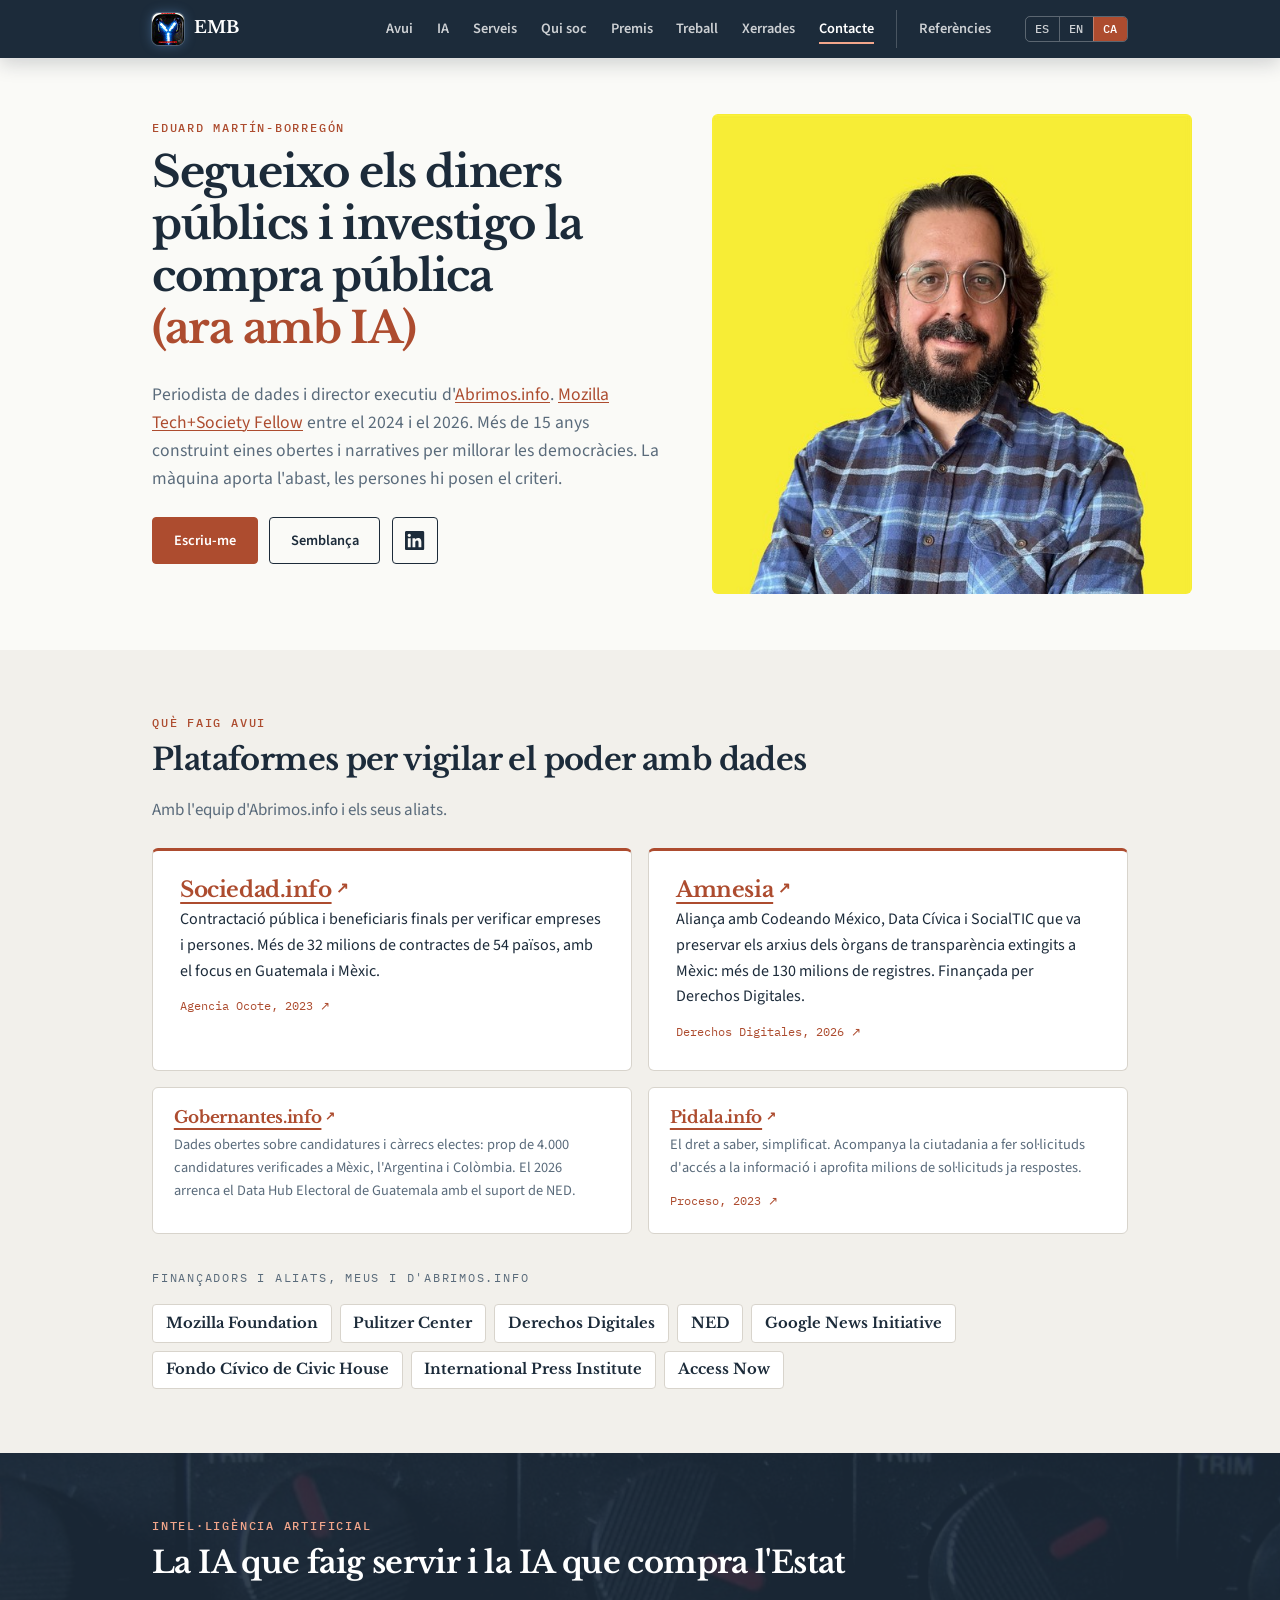
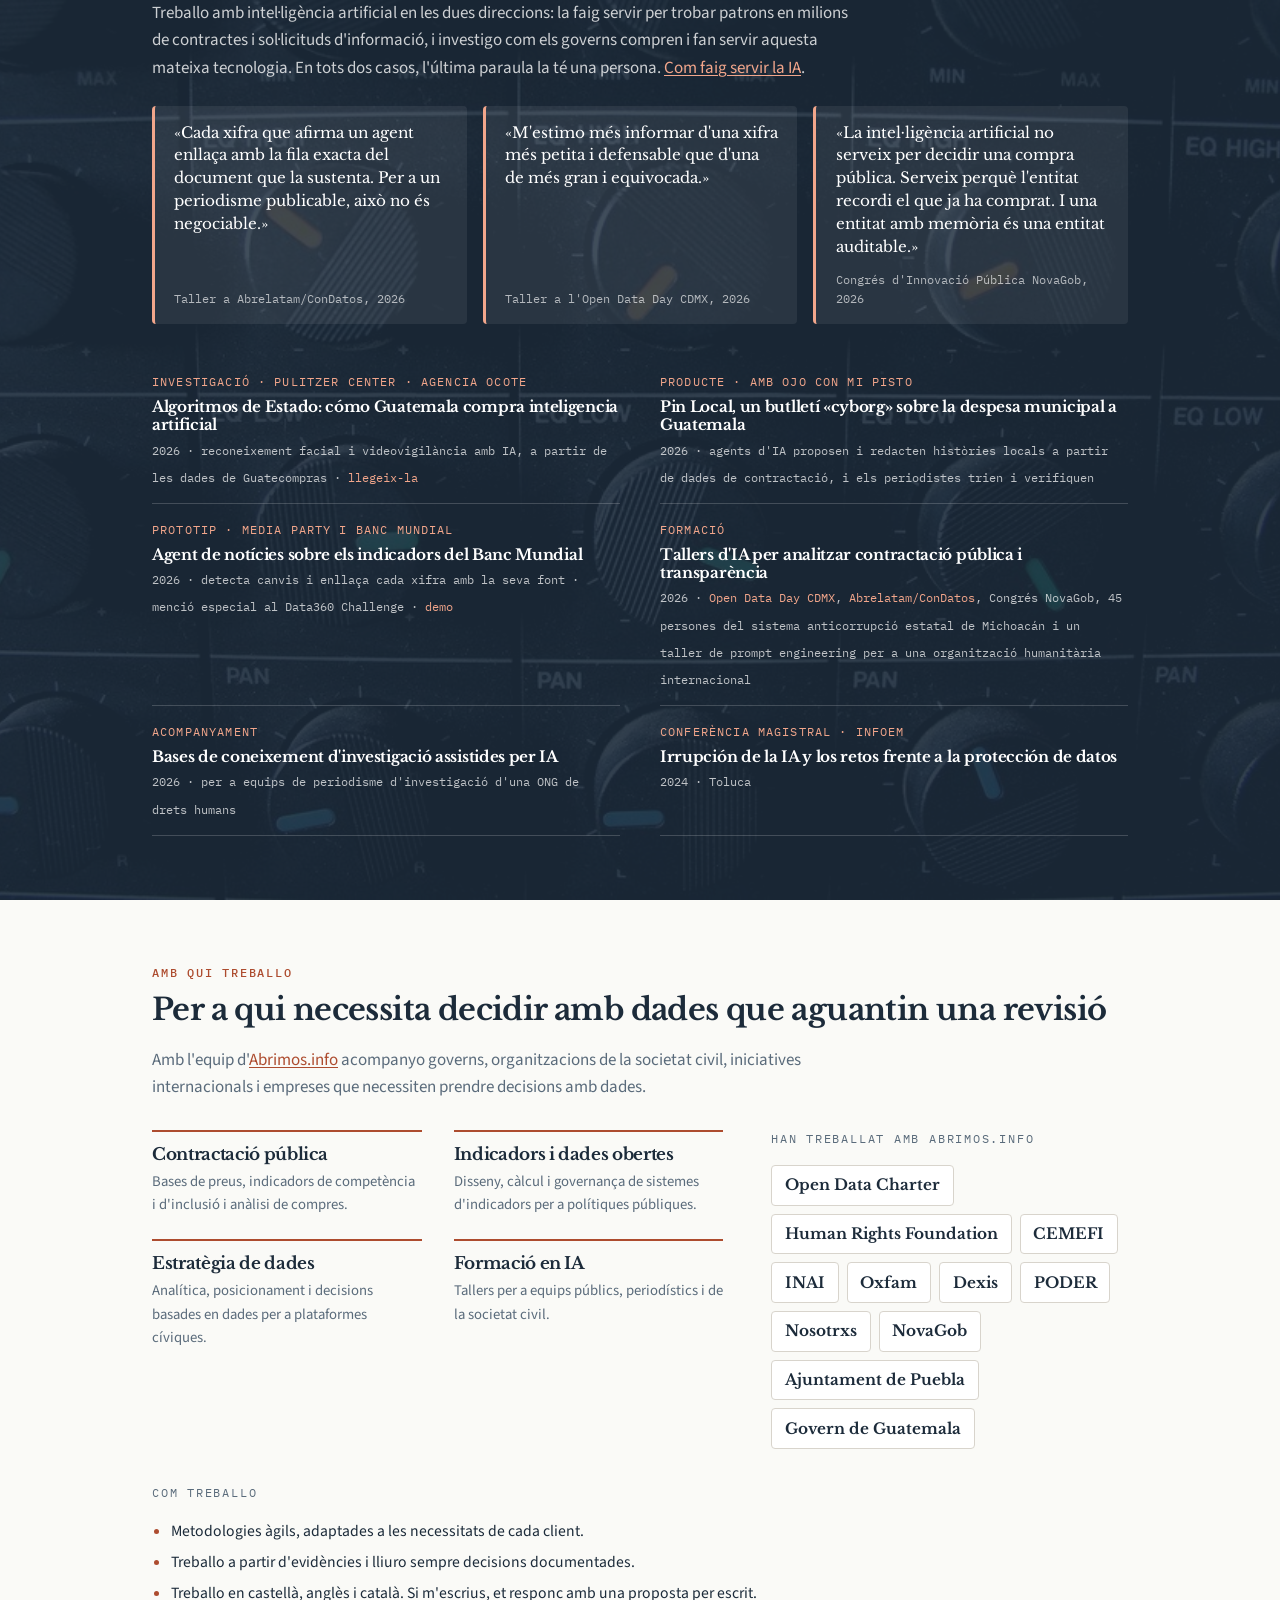
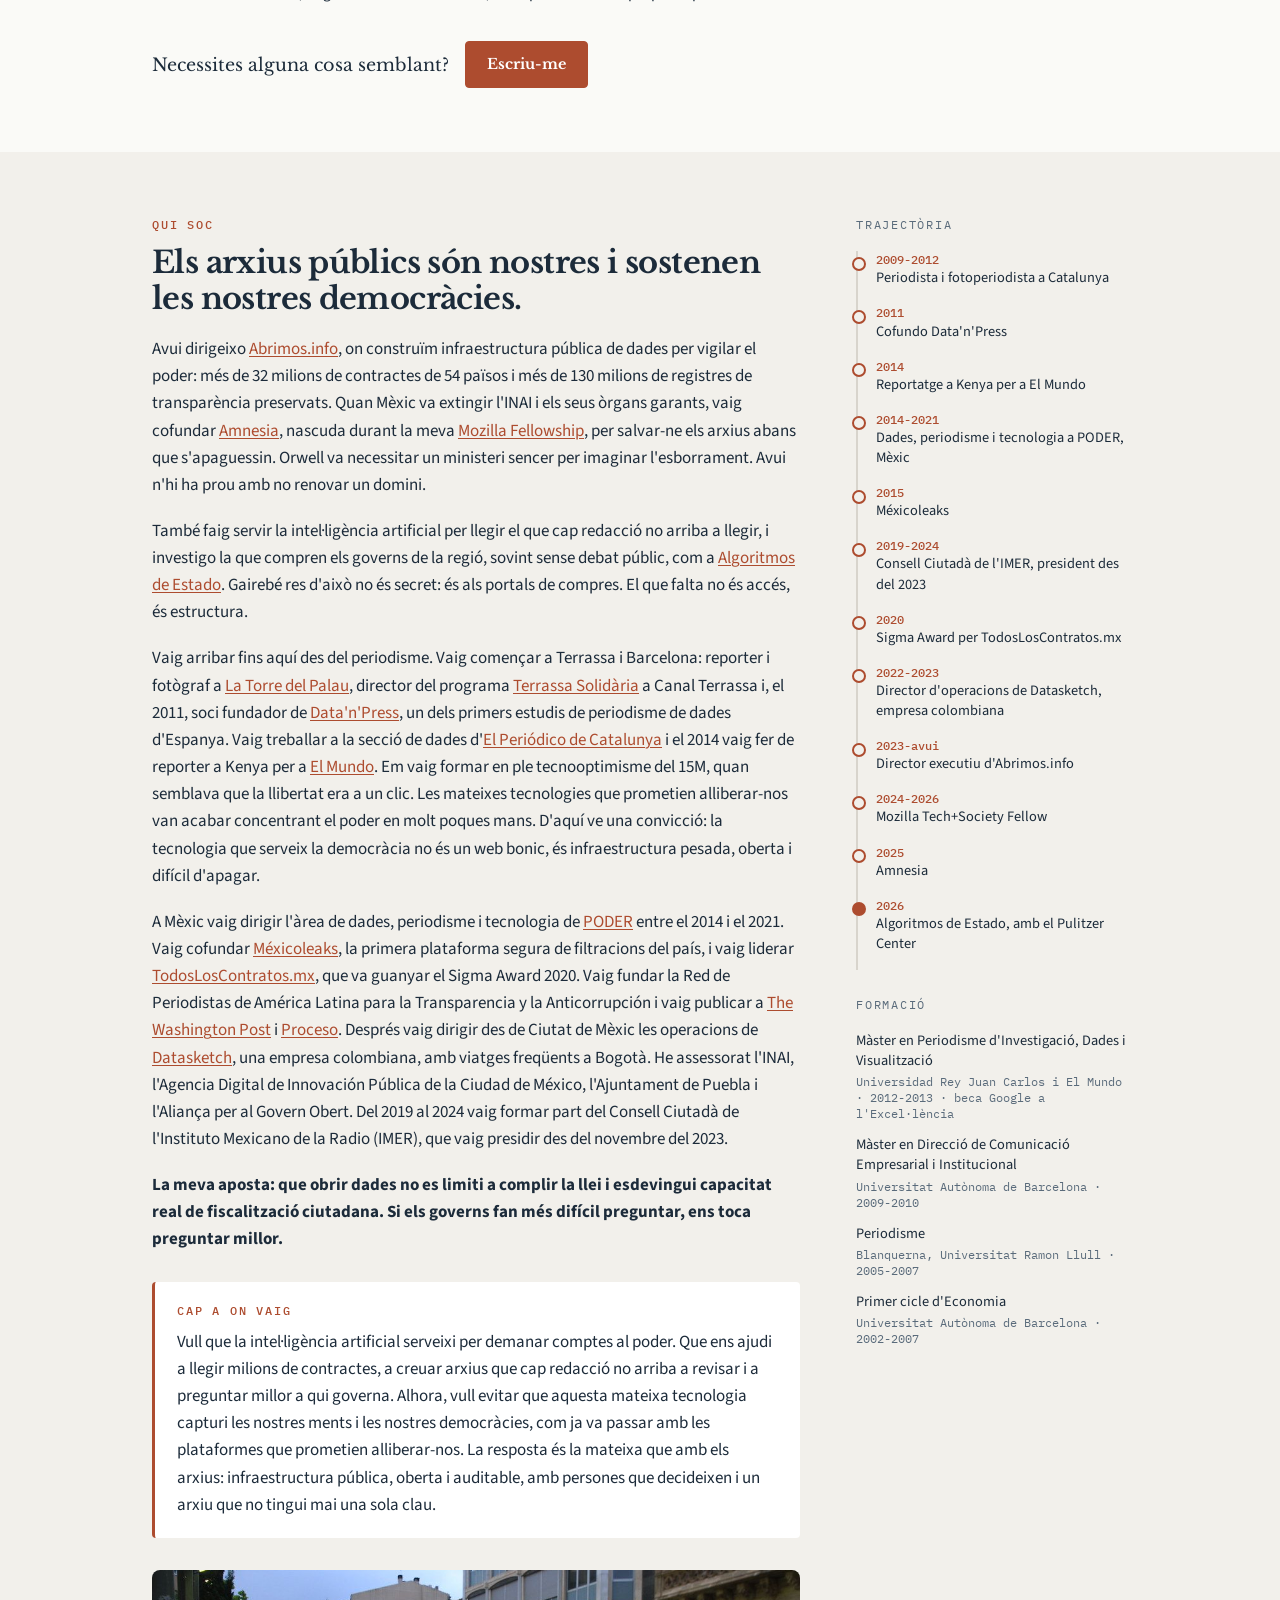
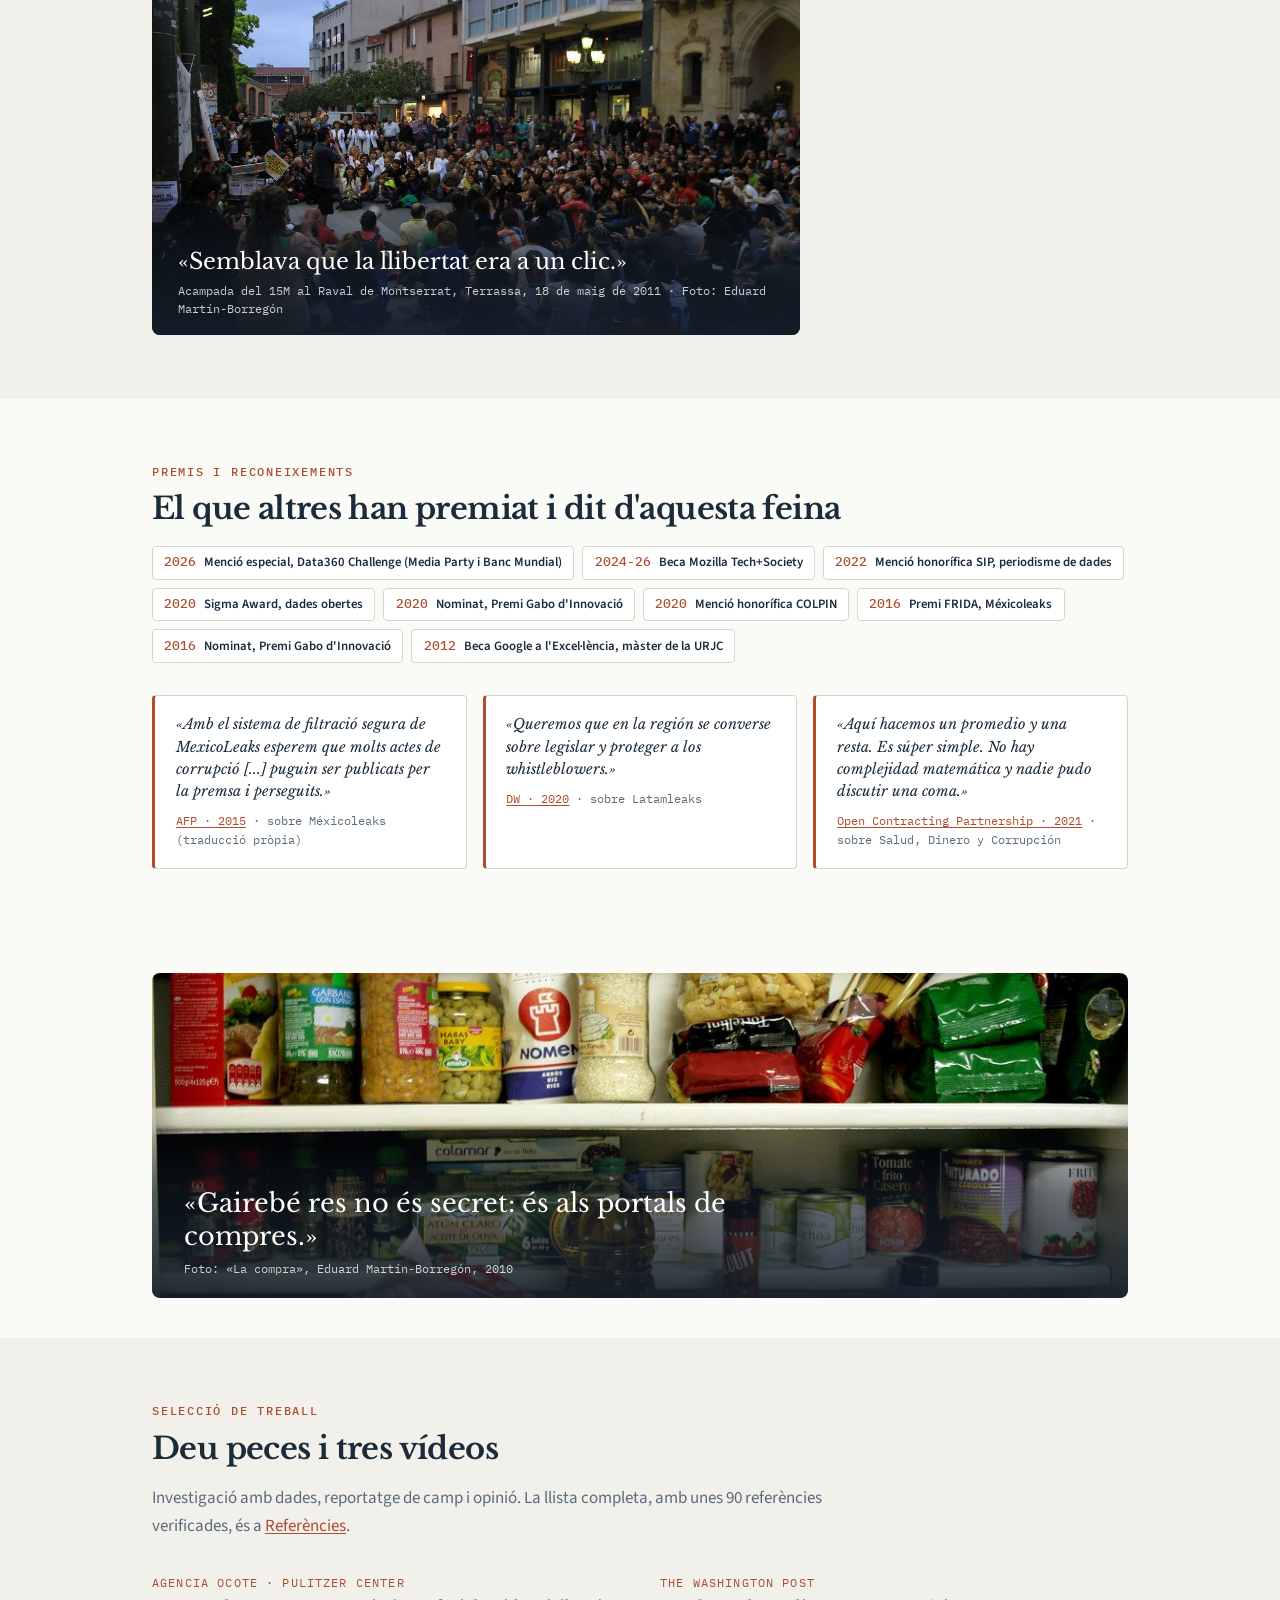
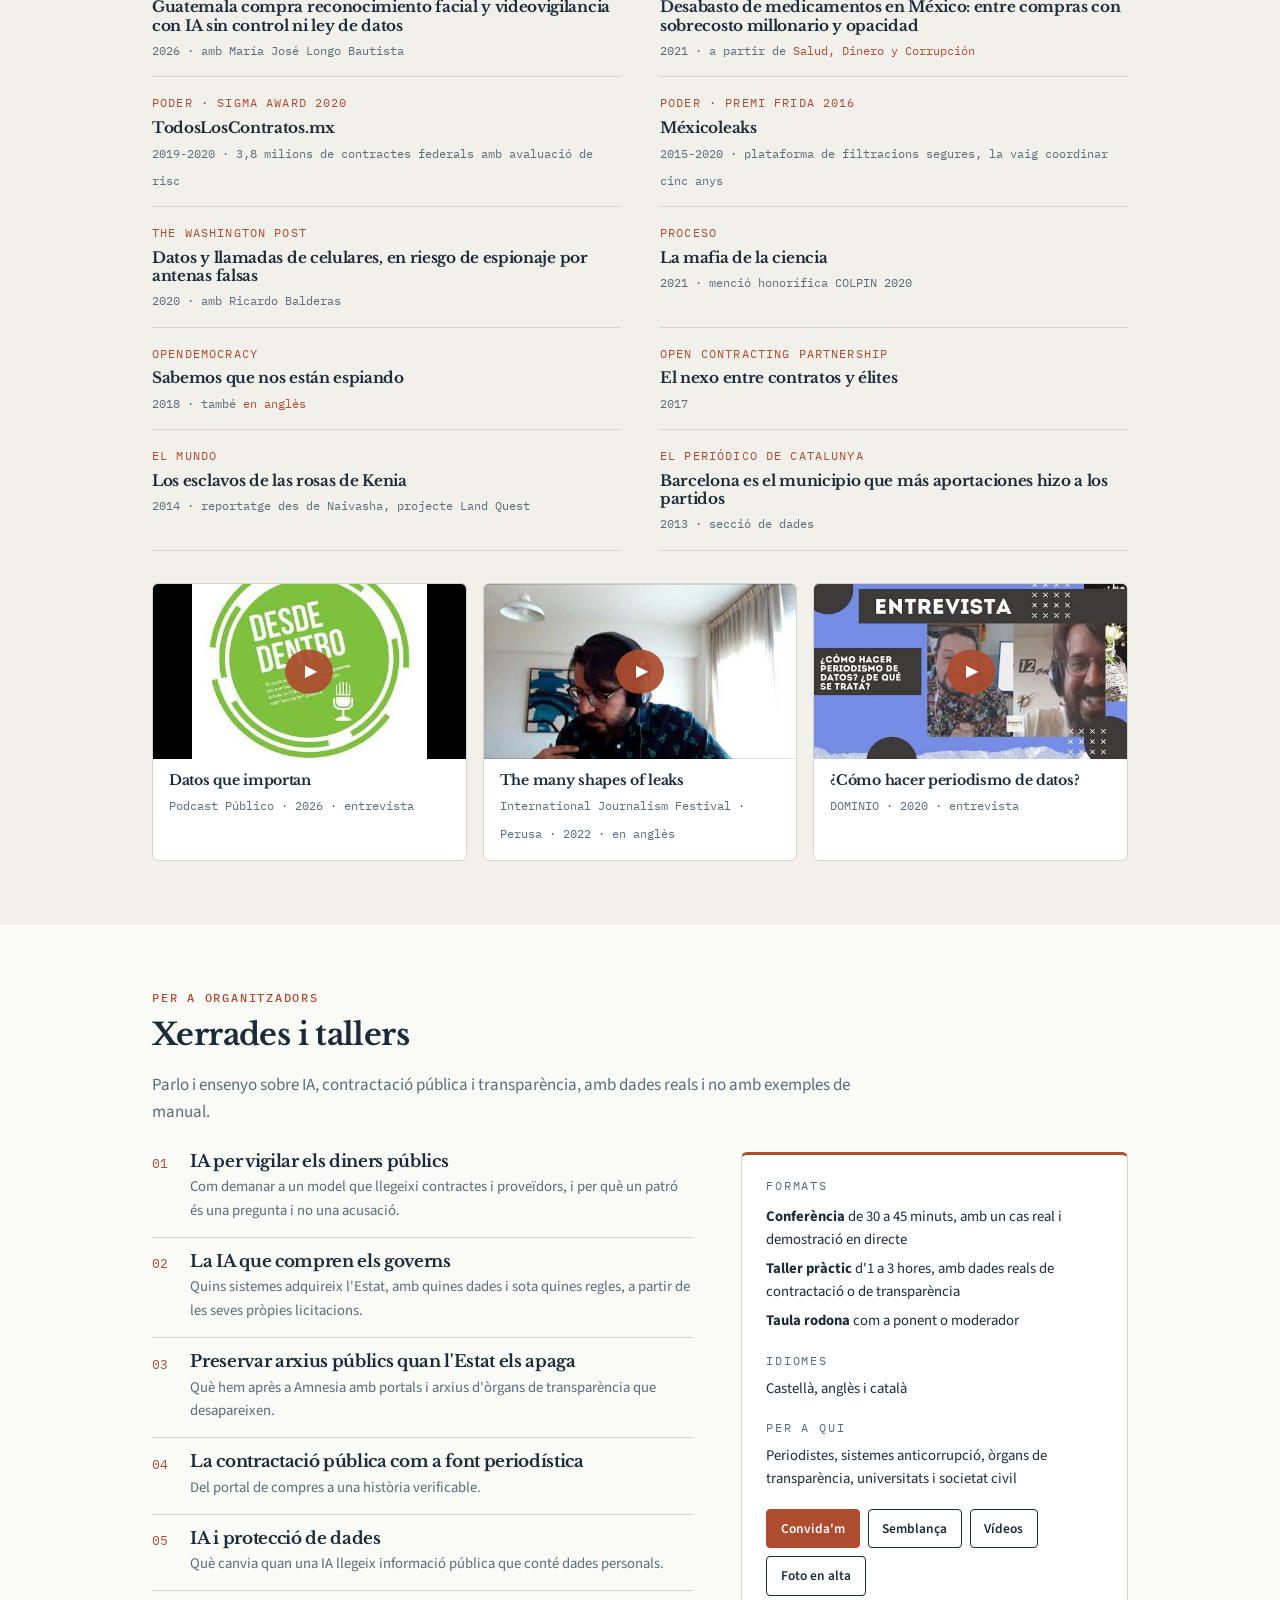
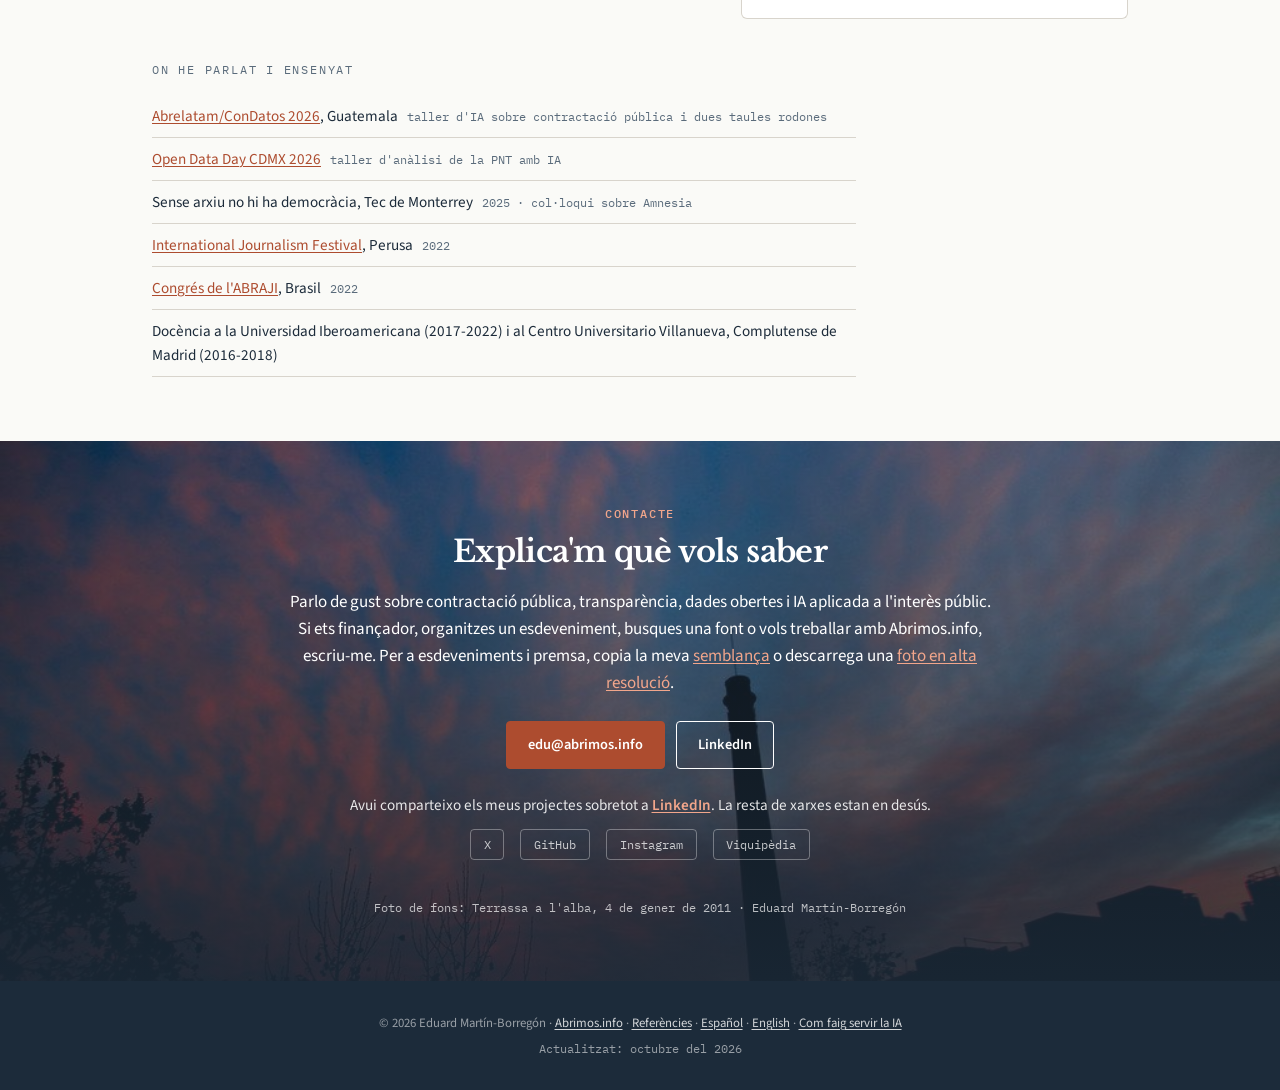
==== commit 36d0a5fe: "Ronda de revisión: charlas y talleres, financiadores, formación y fuentes locales - Bloque "Charlas " ====
--- a/ca/index.html
+++ b/ca/index.html
@@ -12,8 +12,9 @@
 	</script>
 	<meta charset="utf-8" />
 	<meta name="viewport" content="width=device-width, initial-scale=1" />
+	<meta name="theme-color" content="#1C2B3A" />
 	<title>Eduard Martín-Borregón | Periodista de dades, contractació pública i IA</title>
-	<meta name="description" content="Periodista de dades i director executiu d'Abrimos.info. Segueixo els diners públics i la compra pública a l'Amèrica Llatina, ara també amb IA. Mozilla Fellow i Sigma Award 2020." />
+	<meta name="description" content="Periodista de dades i director executiu d'Abrimos.info. Segueixo els diners públics i la compra pública a l'Amèrica Llatina, ara també amb IA. Sigma Award 2020 i Mozilla Fellow 2024-2026." />
 	<meta name="author" content="Eduard Martín-Borregón" />
 	<link rel="canonical" href="https://emartinborregon.com/ca/" />
 	<link rel="alternate" hreflang="es" href="https://emartinborregon.com/" />
@@ -31,7 +32,7 @@
 	<meta property="og:locale:alternate" content="en_US" />
 	<meta property="og:url" content="https://emartinborregon.com/ca/" />
 	<meta property="og:title" content="Eduard Martín-Borregón | Segueixo els diners públics i investigo la compra pública (ara amb IA)" />
-	<meta property="og:description" content="Periodista de dades i director executiu d'Abrimos.info. Segueixo els diners públics i la compra pública a l'Amèrica Llatina, ara també amb IA. Mozilla Fellow i Sigma Award 2020." />
+	<meta property="og:description" content="Periodista de dades i director executiu d'Abrimos.info. Segueixo els diners públics i la compra pública a l'Amèrica Llatina, ara també amb IA. Sigma Award 2020 i Mozilla Fellow 2024-2026." />
 	<meta property="og:image" content="https://emartinborregon.com/images/og-emb.jpg" />
 	<meta property="og:image:width" content="1200" />
 	<meta property="og:image:height" content="630" />
@@ -89,7 +90,7 @@
    "url": "https://emartinborregon.com/ca/",
    "image": "https://emartinborregon.com/images/emb-retrato.jpg",
    "email": "mailto:edu@abrimos.info",
-   "description": "Eduard Martín-Borregón és periodista de dades i director executiu d'Abrimos.info. Mozilla Tech+Society Fellow 2024-2026, va cofundar Méxicoleaks i Amnesia i va liderar TodosLosContratos.mx, guanyador del Sigma Award 2020. Des de fa més de 15 anys construeix eines obertes per seguir els diners públics, ara també amb intel·ligència artificial.",
+   "description": "Eduard Martín-Borregón és periodista de dades i director executiu d'Abrimos.info. Va ser Mozilla Tech+Society Fellow entre el 2024 i el 2026, va cofundar Méxicoleaks i Amnesia i va liderar TodosLosContratos.mx, guanyador del Sigma Award 2020. Des de fa més de 15 anys construeix eines obertes per seguir els diners públics, ara també amb intel·ligència artificial.",
    "jobTitle": "Director executiu d'Abrimos.info",
    "hasOccupation": {
     "@type": "Occupation",
@@ -99,11 +100,6 @@
     "@type": "Organization",
     "name": "Abrimos.info",
     "url": "https://abrimos.info"
-   },
-   "affiliation": {
-    "@type": "Organization",
-    "name": "Mozilla Foundation",
-    "url": "https://www.mozillafoundation.org"
    },
    "homeLocation": {
     "@type": "Place",
@@ -133,6 +129,10 @@
     {
      "@type": "CollegeOrUniversity",
      "name": "Universidad Rey Juan Carlos"
+    },
+    {
+     "@type": "CollegeOrUniversity",
+     "name": "Universitat Autònoma de Barcelona"
     }
    ],
    "award": [
@@ -143,7 +143,8 @@
     "Nominat al Premi Gabo d'Innovació 2020, TodosLosContratos.mx",
     "Menció honorífica COLPIN 2020, La mafia de la ciencia",
     "Premi FRIDA 2016, Méxicoleaks",
-    "Nominat al Premi Gabo d'Innovació 2016, Méxicoleaks"
+    "Nominat al Premi Gabo d'Innovació 2016, Méxicoleaks",
+    "Beca Google a l'Excel·lència 2012"
    ],
    "sameAs": [
     "https://www.linkedin.com/in/emartinborregon/",
@@ -161,12 +162,10 @@
  ]
 }
 	</script>
-	<link rel="preconnect" href="https://fonts.googleapis.com" />
-	<link rel="preconnect" href="https://fonts.gstatic.com" crossorigin />
-	<link href="https://fonts.googleapis.com/css2?family=Libre+Baskerville:ital,wght@0,400;0,700;1,400&family=Source+Sans+3:wght@400;600;700&family=IBM+Plex+Mono:wght@400;500&display=swap" rel="stylesheet" />
 	<link rel="stylesheet" href="../style.css" />
 </head>
 <body>
+<a class="skip" href="#main">Salta al contingut</a>
 
 <nav class="top">
 	<div class="wrap">
@@ -178,6 +177,7 @@
 			<li><a href="#qui-soc">Qui soc</a></li>
 			<li><a href="#reconeixements">Premis</a></li>
 			<li><a href="#treball">Treball</a></li>
+			<li><a href="#xerrades">Xerrades</a></li>
 			<li><a href="#contacte">Contacte</a></li>
 			<li class="nav-page"><a href="referencies.html">Referències</a></li>
 		</ul>
@@ -185,17 +185,18 @@
 	</div>
 </nav>
 
-<main>
+<main id="main">
 
 <!-- 1. Portada -->
 <header class="wrap hero">
 	<div>
 		<span class="label">Eduard Martín-Borregón</span>
 		<h1>Segueixo els diners públics i investigo la compra pública <span class="h1-tag">(ara amb IA)</span></h1>
-		<p class="lead">Periodista de dades i director executiu d'<a href="https://abrimos.info" target="_blank" rel="noopener">Abrimos.info</a>. <a href="https://www.mozillafoundation.org/en/what-we-do/grantmaking/fellowship/eduard-martin-borregon/" target="_blank" rel="noopener">Mozilla Tech+Society Fellow</a> 2024-2026. Més de 15 anys construint eines obertes i narratives per millorar les democràcies. La màquina aporta l'abast, les persones hi posen el criteri.</p>
+		<p class="lead">Periodista de dades i director executiu d'<a href="https://abrimos.info" target="_blank" rel="noopener">Abrimos.info</a>. <a href="https://www.mozillafoundation.org/en/what-we-do/grantmaking/fellowship/eduard-martin-borregon/" target="_blank" rel="noopener">Mozilla Tech+Society Fellow</a> entre el 2024 i el 2026. Més de 15 anys construint eines obertes i narratives per millorar les democràcies. La màquina aporta l'abast, les persones hi posen el criteri.</p>
 		<div class="actions">
 			<a class="btn primary" href="mailto:edu@abrimos.info">Escriu-me</a>
 			<a class="btn" href="#semblanza" data-open-bio>Semblança</a>
+			<a class="btn icon" href="https://www.linkedin.com/in/emartinborregon/" target="_blank" rel="noopener me" aria-label="LinkedIn" title="LinkedIn"><svg viewBox="0 0 24 24" aria-hidden="true" focusable="false"><path d="M20.45 20.45h-3.55v-5.57c0-1.33-.03-3.04-1.85-3.04-1.85 0-2.14 1.45-2.14 2.94v5.67H9.35V9h3.41v1.56h.05c.48-.9 1.64-1.85 3.37-1.85 3.6 0 4.27 2.37 4.27 5.46v6.28zM5.34 7.43a2.06 2.06 0 1 1 0-4.13 2.06 2.06 0 0 1 0 4.13zM7.12 20.45H3.56V9h3.56v11.45zM22.22 0H1.77C.79 0 0 .77 0 1.73v20.54C0 23.23.79 24 1.77 24h20.45c.98 0 1.78-.77 1.78-1.73V1.73C24 .77 23.2 0 22.22 0z"/></svg></a>
 		</div>
 	</div>
 	<div class="photo">
@@ -207,8 +208,8 @@
 <section id="avui" class="alt">
 	<div class="wrap">
 		<span class="label">Què faig avui</span>
-		<h2>Plataformes que fan visibles els diners públics</h2>
-		<p class="prose muted">Amb l'equip d'Abrimos.info i els seus aliats. Treballem amb finançadors, mitjans, organitzacions civils i governs que necessiten dades netes, verificables i utilitzables.</p>
+		<h2>Plataformes per vigilar el poder amb dades</h2>
+		<p class="prose muted">Amb l'equip d'Abrimos.info i els seus aliats.</p>
 		<div class="cards hoy">
 			<div class="card main">
 				<h3><a href="https://sociedad.info" target="_blank" rel="noopener">Sociedad.info</a></h3>
@@ -227,7 +228,21 @@
 			<div class="card">
 				<h3><a href="https://pidala.info" target="_blank" rel="noopener">Pidala.info</a></h3>
 				<p>El dret a saber, simplificat. Acompanya la ciutadania a fer sol·licituds d'accés a la informació i aprofita milions de sol·licituds ja respostes.</p>
-			</div>
+				<span class="mono"><a href="https://www.proceso.com.mx/nacional/2023/3/20/pidalainfo-permitira-pedir-solicitudes-masivas-de-informacion-publica-303158.html" target="_blank" rel="noopener">Proceso, 2023 ↗</a></span>
+			</div>
+		</div>
+		<div class="funders">
+			<p class="timeline-title">Finançadors i aliats, meus i d'Abrimos.info</p>
+			<ul aria-label="Finançadors i aliats">
+				<li>Mozilla Foundation</li>
+				<li>Pulitzer Center</li>
+				<li>Derechos Digitales</li>
+				<li>NED</li>
+				<li>Google News Initiative</li>
+				<li>Fondo Cívico de Civic House</li>
+				<li>International Press Institute</li>
+				<li>Access Now</li>
+			</ul>
 		</div>
 	</div>
 </section>
@@ -236,17 +251,17 @@
 <section id="ia" class="dark">
 	<div class="wrap">
 		<span class="label">Intel·ligència artificial</span>
-		<h2>IA per vigilar els diners públics, i vigilància de la IA que compra l'Estat</h2>
+		<h2>La IA que faig servir i la IA que compra l'Estat</h2>
 		<p class="prose muted">Treballo amb intel·ligència artificial en les dues direccions: la faig servir per trobar patrons en milions de contractes i sol·licituds d'informació, i investigo com els governs compren i fan servir aquesta mateixa tecnologia. En tots dos casos, l'última paraula la té una persona. <a href="ia.html">Com faig servir la IA</a>.</p>
 		<div class="principles">
-			<figure><blockquote>«La intel·ligència artificial no serveix per decidir una compra pública. Serveix perquè l'entitat recordi el que ja ha comprat. I una entitat amb memòria és una entitat auditable.»</blockquote></figure>
-			<figure><blockquote>«Cada xifra que afirma un agent enllaça amb la fila exacta del document que la sustenta. Per a un periodisme publicable, això no és negociable.»</blockquote></figure>
-			<figure><blockquote>«M'estimo més informar d'una xifra més petita i defensable que d'una de més gran i equivocada.»</blockquote></figure>
+			<figure><blockquote>«Cada xifra que afirma un agent enllaça amb la fila exacta del document que la sustenta. Per a un periodisme publicable, això no és negociable.»</blockquote><figcaption>Taller a Abrelatam/ConDatos, 2026</figcaption></figure>
+			<figure><blockquote>«M'estimo més informar d'una xifra més petita i defensable que d'una de més gran i equivocada.»</blockquote><figcaption>Taller a l'Open Data Day CDMX, 2026</figcaption></figure>
+			<figure><blockquote>«La intel·ligència artificial no serveix per decidir una compra pública. Serveix perquè l'entitat recordi el que ja ha comprat. I una entitat amb memòria és una entitat auditable.»</blockquote><figcaption>Congrés d'Innovació Pública NovaGob, 2026</figcaption></figure>
 		</div>
 		<div class="work">
 			<div class="item">
 				<span class="outlet">Investigació · Pulitzer Center · Agencia Ocote</span>
-				<h3><a href="https://pulitzercenter.org/projects/state-algorithms-how-guatemala-buys-artificial-intelligence" target="_blank" rel="noopener">Algoritmos de Estado: cómo Guatemala compra inteligencia artificial</a></h3>
+				<h3 lang="es"><a href="https://pulitzercenter.org/projects/state-algorithms-how-guatemala-buys-artificial-intelligence" target="_blank" rel="noopener">Algoritmos de Estado: cómo Guatemala compra inteligencia artificial</a></h3>
 				<span class="mono">2026 · reconeixement facial i videovigilància amb IA, a partir de les dades de Guatecompras · <a href="https://www.agenciaocote.com/blog/2026/07/08/ia-videovigilancia-control/" target="_blank" rel="noopener">llegeix-la</a></span>
 			</div>
 			<div class="item">
@@ -271,7 +286,7 @@
 			</div>
 			<div class="item">
 				<span class="outlet">Conferència magistral · INFOEM</span>
-				<h3><a href="https://infoem.org.mx/doc/publicaciones/progcongintinfoem2024V3web.pdf" target="_blank" rel="noopener">Irrupción de la IA y los retos frente a la protección de datos</a></h3>
+				<h3 lang="es"><a href="https://infoem.org.mx/doc/publicaciones/progcongintinfoem2024V3web.pdf" target="_blank" rel="noopener">Irrupción de la IA y los retos frente a la protección de datos</a></h3>
 				<span class="mono">2024 · Toluca</span>
 			</div>
 		</div>
@@ -282,7 +297,7 @@
 <section id="amb-qui">
 	<div class="wrap">
 		<span class="label">Amb qui treballo</span>
-		<h2>El mateix mètode, al servei d'altres organitzacions</h2>
+		<h2>Per a qui necessita decidir amb dades que aguantin una revisió</h2>
 		<p class="prose muted">Amb l'equip d'<a href="https://abrimos.info" target="_blank" rel="noopener">Abrimos.info</a> acompanyo governs, organitzacions de la societat civil, iniciatives internacionals i empreses que necessiten prendre decisions amb dades.</p>
 		<div class="clients">
 			<ul class="services">
@@ -294,17 +309,27 @@
 			<div class="orgs">
 				<p class="timeline-title">Han treballat amb Abrimos.info</p>
 				<ul aria-label="Organitzacions">
-					<li>Transparencia Mexicana</li>
 					<li>Open Data Charter</li>
 					<li>Human Rights Foundation</li>
 					<li>CEMEFI</li>
 					<li>INAI</li>
 					<li>Oxfam</li>
 					<li>Dexis</li>
+					<li>PODER</li>
+					<li>Nosotrxs</li>
+					<li>NovaGob</li>
 					<li>Ajuntament de Puebla</li>
 					<li>Govern de Guatemala</li>
 				</ul>
 			</div>
+		</div>
+		<div class="how">
+			<p class="timeline-title">Com treballo</p>
+			<ul>
+				<li>Metodologies àgils, adaptades a les necessitats de cada client.</li>
+				<li>Treballo a partir d'evidències i lliuro sempre decisions documentades.</li>
+				<li>Treballo en castellà, anglès i català. Si m'escrius, et responc amb una proposta per escrit.</li>
+			</ul>
 		</div>
 		<p class="clients-cta"><span>Necessites alguna cosa semblant?</span> <a class="btn primary" href="mailto:edu@abrimos.info?subject=Consulta%20des%20de%20emartinborregon.com">Escriu-me</a></p>
 	</div>
@@ -319,8 +344,9 @@
 		<p>Avui dirigeixo <a href="https://abrimos.info" target="_blank" rel="noopener">Abrimos.info</a>, on construïm infraestructura pública de dades per vigilar el poder: més de 32 milions de contractes de 54 països i més de 130 milions de registres de transparència preservats. Quan Mèxic va extingir l'INAI i els seus òrgans garants, vaig cofundar <a href="https://amnesia.lat" target="_blank" rel="noopener">Amnesia</a>, nascuda durant la meva <a href="https://www.mozillafoundation.org/en/what-we-do/grantmaking/fellowship/eduard-martin-borregon/" target="_blank" rel="noopener">Mozilla Fellowship</a>, per salvar-ne els arxius abans que s'apaguessin. Orwell va necessitar un ministeri sencer per imaginar l'esborrament. Avui n'hi ha prou amb no renovar un domini.</p>
 		<p>També faig servir la intel·ligència artificial per llegir el que cap redacció no arriba a llegir, i investigo la que compren els governs de la regió, sovint sense debat públic, com a <a href="https://www.agenciaocote.com/blog/2026/07/08/ia-videovigilancia-control/" target="_blank" rel="noopener">Algoritmos de Estado</a>. Gairebé res d'això no és secret: és als portals de compres. El que falta no és accés, és estructura.</p>
 		<p>Vaig arribar fins aquí des del periodisme. Vaig començar a Terrassa i Barcelona: reporter i fotògraf a <a href="https://naciodigital.cat/latorredelpalau/politica/cagravelcul-del-radi-de-la-terra_1016172_102.html" target="_blank" rel="noopener">La Torre del Palau</a>, director del programa <a href="http://terrassasolidaria.blogspot.com/2025/05/sobre-el-programa.html" target="_blank" rel="noopener">Terrassa Solidària</a> a Canal Terrassa i, el 2011, soci fundador de <a href="https://datanpress.com" target="_blank" rel="noopener">Data'n'Press</a>, un dels primers estudis de periodisme de dades d'Espanya. Vaig treballar a la secció de dades d'<a href="https://www.elperiodico.com/es/politica/20131111/barcelona-aportaciones-partidos-politicos-2828790" target="_blank" rel="noopener">El Periódico de Catalunya</a> i el 2014 vaig fer de reporter a Kenya per a <a href="https://www.elmundo.es/internacional/2014/01/16/52d52972268e3e9f318b456f.html" target="_blank" rel="noopener">El Mundo</a>. Em vaig formar en ple tecnooptimisme del 15M, quan semblava que la llibertat era a un clic. Les mateixes tecnologies que prometien alliberar-nos van acabar concentrant el poder en molt poques mans. D'aquí ve una convicció: la tecnologia que serveix la democràcia no és un web bonic, és infraestructura pesada, oberta i difícil d'apagar.</p>
-		<p>A Mèxic vaig dirigir l'àrea de dades, periodisme i tecnologia de <a href="https://web.archive.org/web/20211205223040/https://poderlatam.org/equipo/" target="_blank" rel="noopener">PODER</a> entre el 2014 i el 2021. Vaig cofundar <a href="http://web.archive.org/web/20240613221033/https://mexicoleaks.mx/" target="_blank" rel="noopener">Méxicoleaks</a>, la primera plataforma segura de filtracions del país, i vaig liderar <a href="https://todosloscontratos.sociedad.info/es/todos-los-contratos" target="_blank" rel="noopener">TodosLosContratos.mx</a>, que va guanyar el Sigma Award 2020. Vaig fundar la Red de Periodistas de América Latina para la Transparencia y la Anticorrupción i vaig publicar a <a href="https://www.washingtonpost.com/es/post-opinion/2021/05/10/desbasto-medicamentos-mexico-investigacion-imss-opacidad/" target="_blank" rel="noopener">The Washington Post</a> i <a href="https://www.proceso.com.mx/autor/eduard-martin-borregon.html" target="_blank" rel="noopener">Proceso</a>. Després vaig dirigir des de Ciutat de Mèxic les operacions de <a href="https://datasketch.co" target="_blank" rel="noopener">Datasketch</a>, una empresa colombiana, amb viatges freqüents a Bogotà. He assessorat l'INAI, l'Agencia Digital de Innovación Pública de la Ciudad de México, l'Ajuntament de Puebla i l'Aliança per al Govern Obert.</p>
+		<p>A Mèxic vaig dirigir l'àrea de dades, periodisme i tecnologia de <a href="https://web.archive.org/web/20211205223040/https://poderlatam.org/equipo/" target="_blank" rel="noopener">PODER</a> entre el 2014 i el 2021. Vaig cofundar <a href="http://web.archive.org/web/20240613221033/https://mexicoleaks.mx/" target="_blank" rel="noopener">Méxicoleaks</a>, la primera plataforma segura de filtracions del país, i vaig liderar <a href="https://todosloscontratos.sociedad.info/es/todos-los-contratos" target="_blank" rel="noopener">TodosLosContratos.mx</a>, que va guanyar el Sigma Award 2020. Vaig fundar la Red de Periodistas de América Latina para la Transparencia y la Anticorrupción i vaig publicar a <a href="https://www.washingtonpost.com/es/post-opinion/2021/05/10/desbasto-medicamentos-mexico-investigacion-imss-opacidad/" target="_blank" rel="noopener">The Washington Post</a> i <a href="https://www.proceso.com.mx/autor/eduard-martin-borregon.html" target="_blank" rel="noopener">Proceso</a>. Després vaig dirigir des de Ciutat de Mèxic les operacions de <a href="https://datasketch.co" target="_blank" rel="noopener">Datasketch</a>, una empresa colombiana, amb viatges freqüents a Bogotà. He assessorat l'INAI, l'Agencia Digital de Innovación Pública de la Ciudad de México, l'Ajuntament de Puebla i l'Aliança per al Govern Obert. Del 2019 al 2024 vaig formar part del Consell Ciutadà de l'Instituto Mexicano de la Radio (IMER), que vaig presidir des del novembre del 2023.</p>
 		<p><strong>La meva aposta: que obrir dades no es limiti a complir la llei i esdevingui capacitat real de fiscalització ciutadana. Si els governs fan més difícil preguntar, ens toca preguntar millor.</strong></p>
+		<p class="vision"><span class="label">Cap a on vaig</span>Vull que la intel·ligència artificial serveixi per demanar comptes al poder. Que ens ajudi a llegir milions de contractes, a creuar arxius que cap redacció no arriba a revisar i a preguntar millor a qui governa. Alhora, vull evitar que aquesta mateixa tecnologia capturi les nostres ments i les nostres democràcies, com ja va passar amb les plataformes que prometien alliberar-nos. La resposta és la mateixa que amb els arxius: infraestructura pública, oberta i auditable, amb persones que decideixen i un arxiu que no tingui mai una sola clau.</p>
 			<figure class="inline-band">
 				<img src="../images/fotos/acampada-15m-terrassa.jpg" alt="Assemblea de l'acampada del 15M al Raval de Montserrat, Terrassa, de nit i plena de gent asseguda a terra" width="1024" height="683" loading="lazy" />
 				<figcaption>
@@ -337,6 +363,7 @@
 				<li><b>2014</b>Reportatge a Kenya per a El Mundo</li>
 				<li><b>2014-2021</b>Dades, periodisme i tecnologia a PODER, Mèxic</li>
 				<li><b>2015</b>Méxicoleaks</li>
+				<li><b>2019-2024</b>Consell Ciutadà de l'IMER, president des del 2023</li>
 				<li><b>2020</b>Sigma Award per TodosLosContratos.mx</li>
 				<li><b>2022-2023</b>Director d'operacions de Datasketch, empresa colombiana</li>
 				<li><b>2023-avui</b>Director executiu d'Abrimos.info</li>
@@ -344,6 +371,13 @@
 				<li><b>2025</b>Amnesia</li>
 				<li class="now"><b>2026</b>Algoritmos de Estado, amb el Pulitzer Center</li>
 			</ol>
+			<p class="timeline-title studies-title">Formació</p>
+			<ul class="studies">
+				<li>Màster en Periodisme d'Investigació, Dades i Visualització<span>Universidad Rey Juan Carlos i El Mundo · 2012-2013 · beca Google a l'Excel·lència</span></li>
+				<li>Màster en Direcció de Comunicació Empresarial i Institucional<span>Universitat Autònoma de Barcelona · 2009-2010</span></li>
+				<li>Periodisme<span>Blanquerna, Universitat Ramon Llull · 2005-2007</span></li>
+				<li>Primer cicle d'Economia<span>Universitat Autònoma de Barcelona · 2002-2007</span></li>
+			</ul>
 		</aside>
 	</div>
 </section>
@@ -351,17 +385,18 @@
 <!-- 4. Reconeixements -->
 <section id="reconeixements">
 	<div class="wrap">
-		<span class="label">Reconeixements</span>
-		<h2>Premis i el que n'han escrit altres</h2>
+		<span class="label">Premis i reconeixements</span>
+		<h2>El que altres han premiat i dit d'aquesta feina</h2>
 		<ul class="awards">
-			<li><a href="https://www.mozillafoundation.org/en/what-we-do/grantmaking/fellowship/eduard-martin-borregon/" target="_blank" rel="noopener"><b>2024-26</b> Mozilla Tech+Society Fellow</a></li>
 			<li><a href="https://mediaparty.org/2026/06/18/data-360-challenge-winners/" target="_blank" rel="noopener"><b>2026</b> Menció especial, Data360 Challenge (Media Party i Banc Mundial)</a></li>
+			<li><a href="https://www.mozillafoundation.org/en/what-we-do/grantmaking/fellowship/eduard-martin-borregon/" target="_blank" rel="noopener"><b>2024-26</b> Beca Mozilla Tech+Society</a></li>
 			<li><a href="https://www.sipiapa.org/notas/1215301-la-sip-concede-premios-la-excelencia-periodistica-2022-medios-y-periodistas-12-paises" target="_blank" rel="noopener"><b>2022</b> Menció honorífica SIP, periodisme de dades</a></li>
 			<li><a href="https://poderlatam.org/2020/02/poder-gana-con-todosloscontratos-mx-el-prestigioso-premio-sigma-de-periodismo-de-datos-abiertos/" target="_blank" rel="noopener"><b>2020</b> Sigma Award, dades obertes</a></li>
 			<li><a href="https://premioggm.org/noticias/2021/01/acta-del-jurado-del-premio-gabo-2020-categoria-innovacion/" target="_blank" rel="noopener"><b>2020</b> Nominat, Premi Gabo d'Innovació</a></li>
 			<li><a href="https://gijn.org/2020/11/18/colpin-2020-reconoce-los-mejores-trabajos-periodisticos-de-america-latina/" target="_blank" rel="noopener"><b>2020</b> Menció honorífica COLPIN</a></li>
 			<li><a href="https://www.proceso.com.mx/nacional/2016/6/24/recibe-la-plataforma-mexicoleaks-el-premio-frida-166301.html" target="_blank" rel="noopener"><b>2016</b> Premi FRIDA, Méxicoleaks</a></li>
 			<li><a href="https://premioggm.org/trabajo/edicion/2016/innovacion/mexicoleaks/" target="_blank" rel="noopener"><b>2016</b> Nominat, Premi Gabo d'Innovació</a></li>
+			<li><a href="https://www.cccb.org/es/participantes/ficha/eduard-martin-borregon/43527" target="_blank" rel="noopener"><b>2012</b> Beca Google a l'Excel·lència, màster de la URJC</a></li>
 		</ul>
 		<div class="quotes">
 			<figure>
@@ -385,7 +420,7 @@
 	<figure>
 		<img src="../images/fotos/la-compra.jpg" alt="Prestatges d'un rebost plens de llaunes, pots i paquets de colors" width="1024" height="683" loading="lazy" />
 		<figcaption>
-			<blockquote>La gent no busca «corrupció». Busca «què ha comprat el meu ajuntament».</blockquote>
+			<blockquote>«Gairebé res no és secret: és als portals de compres.»</blockquote>
 			<span class="credit">Foto: «La compra», Eduard Martín-Borregón, 2010</span>
 		</figcaption>
 	</figure>
@@ -395,17 +430,17 @@
 <section id="treball" class="alt">
 	<div class="wrap">
 		<span class="label">Selecció de treball</span>
-		<h2>Deu peces i tres xerrades</h2>
+		<h2>Deu peces i tres vídeos</h2>
 		<p class="prose muted">Investigació amb dades, reportatge de camp i opinió. La llista completa, amb unes 90 referències verificades, és a <a href="referencies.html">Referències</a>.</p>
-		<div class="work">
+		<div class="work" data-collapse>
 			<div class="item">
 				<span class="outlet">Agencia Ocote · Pulitzer Center</span>
-				<h3><a href="https://www.agenciaocote.com/blog/2026/07/08/ia-videovigilancia-control/" target="_blank" rel="noopener">Guatemala compra reconocimiento facial y videovigilancia con IA sin control ni ley de datos</a></h3>
+				<h3 lang="es"><a href="https://www.agenciaocote.com/blog/2026/07/08/ia-videovigilancia-control/" target="_blank" rel="noopener">Guatemala compra reconocimiento facial y videovigilancia con IA sin control ni ley de datos</a></h3>
 				<span class="mono">2026 · amb María José Longo Bautista</span>
 			</div>
 			<div class="item">
 				<span class="outlet">The Washington Post</span>
-				<h3><a href="https://www.washingtonpost.com/es/post-opinion/2021/05/10/desbasto-medicamentos-mexico-investigacion-imss-opacidad/" target="_blank" rel="noopener">Desabasto de medicamentos en México: entre compras con sobrecosto millonario y opacidad</a></h3>
+				<h3 lang="es"><a href="https://www.washingtonpost.com/es/post-opinion/2021/05/10/desbasto-medicamentos-mexico-investigacion-imss-opacidad/" target="_blank" rel="noopener">Desabasto de medicamentos en México: entre compras con sobrecosto millonario y opacidad</a></h3>
 				<span class="mono">2021 · a partir de <a href="https://saluddineroycorrupcion.sociedad.info/es/salud" target="_blank" rel="noopener">Salud, Dinero y Corrupción</a></span>
 			</div>
 			<div class="item">
@@ -420,47 +455,48 @@
 			</div>
 			<div class="item">
 				<span class="outlet">The Washington Post</span>
-				<h3><a href="https://www.washingtonpost.com/es/post-opinion/2020/05/31/datos-y-llamadas-de-celulares-en-riesgo-de-espionaje-por-antenas-falsas-en-america-latina/" target="_blank" rel="noopener">Datos y llamadas de celulares, en riesgo de espionaje por antenas falsas</a></h3>
+				<h3 lang="es"><a href="https://www.washingtonpost.com/es/post-opinion/2020/05/31/datos-y-llamadas-de-celulares-en-riesgo-de-espionaje-por-antenas-falsas-en-america-latina/" target="_blank" rel="noopener">Datos y llamadas de celulares, en riesgo de espionaje por antenas falsas</a></h3>
 				<span class="mono">2020 · amb Ricardo Balderas</span>
 			</div>
 			<div class="item">
 				<span class="outlet">Proceso</span>
-				<h3><a href="https://www.proceso.com.mx/nacional/2021/9/22/la-mafia-de-la-ciencia-272198.html" target="_blank" rel="noopener">La mafia de la ciencia</a></h3>
+				<h3 lang="es"><a href="https://www.proceso.com.mx/nacional/2021/9/22/la-mafia-de-la-ciencia-272198.html" target="_blank" rel="noopener">La mafia de la ciencia</a></h3>
 				<span class="mono">2021 · menció honorífica COLPIN 2020</span>
 			</div>
 			<div class="item">
 				<span class="outlet">openDemocracy</span>
-				<h3><a href="https://www.opendemocracy.net/es/sabemos-que-nos-est-n-espiando-0/" target="_blank" rel="noopener">Sabemos que nos están espiando</a></h3>
+				<h3 lang="es"><a href="https://www.opendemocracy.net/es/sabemos-que-nos-est-n-espiando-0/" target="_blank" rel="noopener">Sabemos que nos están espiando</a></h3>
 				<span class="mono">2018 · també <a href="https://www.opendemocracy.net/en/we-know-they-are-spying-on-us/" target="_blank" rel="noopener">en anglès</a></span>
 			</div>
 			<div class="item">
 				<span class="outlet">Open Contracting Partnership</span>
-				<h3><a href="https://www.open-contracting.org/2017/05/22/el-nexo-entre-contratos-y-elites-poner-las-contrataciones-abiertas-en-uso-desde-sociedad-civil/" target="_blank" rel="noopener">El nexo entre contratos y élites</a></h3>
+				<h3 lang="es"><a href="https://www.open-contracting.org/2017/05/22/el-nexo-entre-contratos-y-elites-poner-las-contrataciones-abiertas-en-uso-desde-sociedad-civil/" target="_blank" rel="noopener">El nexo entre contratos y élites</a></h3>
 				<span class="mono">2017</span>
 			</div>
 			<div class="item">
 				<span class="outlet">El Mundo</span>
-				<h3><a href="https://www.elmundo.es/internacional/2014/01/16/52d52972268e3e9f318b456f.html" target="_blank" rel="noopener">Los esclavos de las rosas de Kenia</a></h3>
+				<h3 lang="es"><a href="https://www.elmundo.es/internacional/2014/01/16/52d52972268e3e9f318b456f.html" target="_blank" rel="noopener">Los esclavos de las rosas de Kenia</a></h3>
 				<span class="mono">2014 · reportatge des de Naivasha, projecte Land Quest</span>
 			</div>
 			<div class="item">
 				<span class="outlet">El Periódico de Catalunya</span>
-				<h3><a href="https://www.elperiodico.com/es/politica/20131111/barcelona-aportaciones-partidos-politicos-2828790" target="_blank" rel="noopener">Barcelona es el municipio que más aportaciones hizo a los partidos</a></h3>
+				<h3 lang="es"><a href="https://www.elperiodico.com/es/politica/20131111/barcelona-aportaciones-partidos-politicos-2828790" target="_blank" rel="noopener">Barcelona es el municipio que más aportaciones hizo a los partidos</a></h3>
 				<span class="mono">2013 · secció de dades</span>
 			</div>
 		</div>
-		<div class="videos">
+		<button type="button" class="btn more" hidden>Mostra les 10 peces</button>
+		<div class="videos" id="videos">
 			<a class="video" href="https://www.youtube.com/watch?v=-F184RVLpr0" target="_blank" rel="noopener">
 				<div class="thumb"><img src="../images/videos/yt--F184RVLpr0.jpg" alt="" loading="lazy" width="480" height="270" /></div>
-				<div class="body"><h3>Datos que importan</h3><span class="mono">Podcast Público · 2026 · entrevista</span></div>
+				<div class="body"><h3 lang="es">Datos que importan</h3><span class="mono">Podcast Público · 2026 · entrevista</span></div>
 			</a>
 			<a class="video" href="https://www.youtube.com/watch?v=NOmQsI2DC1c" target="_blank" rel="noopener">
 				<div class="thumb"><img src="../images/videos/yt-NOmQsI2DC1c.jpg" alt="" loading="lazy" width="480" height="270" /></div>
-				<div class="body"><h3>The many shapes of leaks</h3><span class="mono">International Journalism Festival · Perusa · 2022 · en anglès</span></div>
+				<div class="body"><h3 lang="en">The many shapes of leaks</h3><span class="mono">International Journalism Festival · Perusa · 2022 · en anglès</span></div>
 			</a>
 			<a class="video" href="https://www.youtube.com/watch?v=r8Y_VEac3jM" target="_blank" rel="noopener">
 				<div class="thumb"><img src="../images/videos/yt-r8Y_VEac3jM.jpg" alt="" loading="lazy" width="480" height="270" /></div>
-				<div class="body"><h3>¿Cómo hacer periodismo de datos?</h3><span class="mono">DOMINIO · 2020 · entrevista</span></div>
+				<div class="body"><h3 lang="es">¿Cómo hacer periodismo de datos?</h3><span class="mono">DOMINIO · 2020 · entrevista</span></div>
 			</a>
 		</div>
 	</div>
@@ -469,8 +505,37 @@
 <!-- 6. Xerrades -->
 <section id="xerrades">
 	<div class="wrap">
-		<span class="label">Xerrades recents</span>
-		<h2>On he parlat</h2>
+		<span class="label">Per a organitzadors</span>
+		<h2>Xerrades i tallers</h2>
+		<p class="prose muted">Parlo i ensenyo sobre IA, contractació pública i transparència, amb dades reals i no amb exemples de manual.</p>
+		<div class="speaker">
+			<ol class="topics">
+				<li><h3>IA per vigilar els diners públics</h3><p>Com demanar a un model que llegeixi contractes i proveïdors, i per què un patró és una pregunta i no una acusació.</p></li>
+				<li><h3>La IA que compren els governs</h3><p>Quins sistemes adquireix l'Estat, amb quines dades i sota quines regles, a partir de les seves pròpies licitacions.</p></li>
+				<li><h3>Preservar arxius públics quan l'Estat els apaga</h3><p>Què hem après a Amnesia amb portals i arxius d'òrgans de transparència que desapareixen.</p></li>
+				<li><h3>La contractació pública com a font periodística</h3><p>Del portal de compres a una història verificable.</p></li>
+				<li><h3>IA i protecció de dades</h3><p>Què canvia quan una IA llegeix informació pública que conté dades personals.</p></li>
+			</ol>
+			<div class="speaker-facts">
+				<p class="timeline-title">Formats</p>
+				<ul>
+					<li><b>Conferència</b> de 30 a 45 minuts, amb un cas real i demostració en directe</li>
+					<li><b>Taller pràctic</b> d'1 a 3 hores, amb dades reals de contractació o de transparència</li>
+					<li><b>Taula rodona</b> com a ponent o moderador</li>
+				</ul>
+				<p class="timeline-title">Idiomes</p>
+				<p>Castellà, anglès i català</p>
+				<p class="timeline-title">Per a qui</p>
+				<p>Periodistes, sistemes anticorrupció, òrgans de transparència, universitats i societat civil</p>
+				<div class="actions">
+					<a class="btn primary" href="mailto:edu@abrimos.info?subject=Xerrada%20o%20taller">Convida'm</a>
+					<a class="btn" href="#semblanza" data-open-bio>Semblança</a>
+					<a class="btn" href="#videos">Vídeos</a>
+					<a class="btn" href="../images/emb-retrato-alta.jpg" download>Foto en alta</a>
+				</div>
+			</div>
+		</div>
+		<p class="timeline-title talks-title">On he parlat i ensenyat</p>
 		<ul class="talks">
 			<li><a href="https://pretalx.abrelatam.org/abrelatam-2026/speaker/HJXRQH/" target="_blank" rel="noopener">Abrelatam/ConDatos 2026</a>, Guatemala <span class="mono">taller d'IA sobre contractació pública i dues taules rodones</span></li>
 			<li><a href="https://socialtic.org/blog/open-data-day-cdmx-2026/" target="_blank" rel="noopener">Open Data Day CDMX 2026</a> <span class="mono">taller d'anàlisi de la PNT amb IA</span></li>
@@ -487,8 +552,8 @@
 	<div class="wrap">
 		<div class="contact">
 			<span class="label">Contacte</span>
-			<h2>Parlem-ne</h2>
-			<p class="prose">Parlo de gust sobre contractació pública, transparència, dades obertes i IA aplicada a l'interès públic. Si ets finançador, organitzes un esdeveniment, busques una font o vols treballar amb Abrimos.info, escriu-me. Per a esdeveniments i premsa, copia la meva <a href="#semblanza" data-open-bio>semblança</a> o demana'm una foto per correu.</p>
+			<h2>Explica'm què vols saber</h2>
+			<p class="prose">Parlo de gust sobre contractació pública, transparència, dades obertes i IA aplicada a l'interès públic. Si ets finançador, organitzes un esdeveniment, busques una font o vols treballar amb Abrimos.info, escriu-me. Per a esdeveniments i premsa, copia la meva <a href="#semblanza" data-open-bio>semblança</a> o descarrega una <a href="../images/emb-retrato-alta.jpg" download>foto en alta resolució</a>.</p>
 			<div class="actions" style="justify-content:center">
 				<a class="btn primary" href="mailto:edu@abrimos.info">edu@abrimos.info</a>
 				<a class="btn" href="https://www.linkedin.com/in/emartinborregon/" target="_blank" rel="noopener">LinkedIn</a>
@@ -508,7 +573,7 @@
 </main>
 
 <footer>
-	© 2026 Eduard Martín-Borregón · <a href="https://abrimos.info" target="_blank" rel="noopener">Abrimos.info</a> · <a href="referencies.html">Referències</a> · <a href="../index.html" hreflang="es" lang="es">Español</a> · <a href="../en/index.html" hreflang="en" lang="en">English</a>
+	© 2026 Eduard Martín-Borregón · <a href="https://abrimos.info" target="_blank" rel="noopener">Abrimos.info</a> · <a href="referencies.html">Referències</a> · <a href="../index.html" hreflang="es" lang="es">Español</a> · <a href="../en/index.html" hreflang="en" lang="en">English</a> · <a href="ia.html">Com faig servir la IA</a><br /><span class="updated">Actualitzat: octubre del 2026</span>
 </footer>
 
 <!-- Semblança -->
@@ -519,14 +584,14 @@
 	</div>
 	<p class="muted small">En tercera persona, a punt per a programes d'esdeveniments, notes de premsa i presentacions.</p>
 	<div class="bio-block">
-		<div class="bio-bar"><span class="label">Breu · 48 paraules</span><button type="button" class="btn copy" data-copy="bio-corta" data-done="Copiada">Copia</button></div>
-		<div id="bio-corta" class="bio-text"><p>Eduard Martín-Borregón és periodista de dades i director executiu d'Abrimos.info. Mozilla Tech+Society Fellow 2024-2026, va cofundar Méxicoleaks i Amnesia i va liderar TodosLosContratos.mx, guanyador del Sigma Award 2020. Des de fa més de 15 anys construeix eines obertes per seguir els diners públics, ara també amb intel·ligència artificial.</p></div>
+		<div class="bio-bar"><span class="label">Breu · 55 paraules</span><button type="button" class="btn copy" data-copy="bio-corta" data-done="Copiada">Copia</button></div>
+		<div id="bio-corta" class="bio-text"><p>Eduard Martín-Borregón és periodista de dades i director executiu d'Abrimos.info. Va ser Mozilla Tech+Society Fellow entre el 2024 i el 2026, va cofundar Méxicoleaks i Amnesia i va liderar TodosLosContratos.mx, guanyador del Sigma Award 2020. Des de fa més de 15 anys construeix eines obertes per seguir els diners públics, ara també amb intel·ligència artificial.</p></div>
 	</div>
 	<div class="bio-block">
-		<div class="bio-bar"><span class="label">Completa · 225 paraules</span><button type="button" class="btn copy" data-copy="bio-larga" data-done="Copiada">Copia</button></div>
+		<div class="bio-bar"><span class="label">Completa · 250 paraules</span><button type="button" class="btn copy" data-copy="bio-larga" data-done="Copiada">Copia</button></div>
 		<div id="bio-larga" class="bio-text">
 				<p>Eduard Martín-Borregón és periodista de dades i director executiu d'Abrimos.info, organització que construeix infraestructura pública de dades sobre contractació, transparència i poder a l'Amèrica Llatina. Com a Mozilla Tech+Society Fellow (2024-2026) va cofundar Amnesia, la iniciativa que va preservar més de 130 milions de registres dels òrgans de transparència extingits a Mèxic. Avui fa servir la intel·ligència artificial per vigilar els diners públics i investiga la que compren els governs, com a Algoritmos de Estado, amb el Pulitzer Center i Agencia Ocote.</p>
-				<p>Té més de 15 anys d'experiència coordinant equips que combinen tecnologia, anàlisi de dades i periodisme. Va dirigir l'àrea de dades, periodisme i tecnologia de PODER a Mèxic, va cofundar Méxicoleaks i la Red de Periodistas de América Latina para la Transparencia y la Anticorrupción, i va ser director d'operacions de Datasketch, empresa colombiana. Ha assessorat l'INAI, l'Agencia Digital de Innovación Pública de la Ciudad de México, l'Ajuntament de Puebla i l'Aliança per al Govern Obert. La seva feina s'ha publicat a The Washington Post, Proceso, El Mundo i El Periódico de Catalunya.</p>
+				<p>Té més de 15 anys d'experiència coordinant equips que combinen tecnologia, anàlisi de dades i periodisme. Va dirigir l'àrea de dades, periodisme i tecnologia de PODER a Mèxic, va cofundar Méxicoleaks i la Red de Periodistas de América Latina para la Transparencia y la Anticorrupción, i va ser director d'operacions de Datasketch, empresa colombiana. Ha assessorat l'INAI, l'Agencia Digital de Innovación Pública de la Ciudad de México, l'Ajuntament de Puebla i l'Aliança per al Govern Obert. Del 2019 al 2024 va formar part del Consell Ciutadà de l'Instituto Mexicano de la Radio (IMER), que va presidir des del novembre del 2023. La seva feina s'ha publicat a The Washington Post, Proceso, El Mundo i El Periódico de Catalunya.</p>
 				<p>Va guanyar el Sigma Award 2020 per TodosLosContratos.mx i va ser nominat dues vegades al Premi Gabo d'Innovació (2016 i 2020). És llicenciat en Periodisme per Blanquerna (Universitat Ramon Llull) i màster en Periodisme d'Investigació, Dades i Visualització per la Universidad Rey Juan Carlos, amb una beca Google a l'Excel·lència.</p>
 		</div>
 	</div>
@@ -574,5 +639,13 @@
 	Object.keys(links).forEach(function (id) { var s = document.getElementById(id); if (s) io.observe(s); });
 })();
 </script>
+<script>
+(function () {
+	var w = document.querySelector('.work[data-collapse]'), b = document.querySelector('.btn.more');
+	if (!w || !b) return;
+	w.classList.add('collapsed'); b.hidden = false;
+	b.addEventListener('click', function () { w.classList.remove('collapsed'); b.hidden = true; });
+})();
+</script>
 </body>
 </html>
--- a/style.css
+++ b/style.css
@@ -1,4 +1,150 @@
 /* emartinborregon.com v2. HTML y CSS puros, sin dependencias. */
+
+/* Fuentes alojadas en el sitio (SIL Open Font License), sin peticiones a Google Fonts */
+/* IBM Plex Mono latin-ext */
+@font-face {
+  font-family: 'IBM Plex Mono';
+  font-style: normal;
+  font-weight: 400;
+  font-display: swap;
+  src: url(fonts/ibm-plex-mono-normal-latin-ext-7f25d9.woff2) format('woff2');
+  unicode-range: U+0100-02BA, U+02BD-02C5, U+02C7-02CC, U+02CE-02D7, U+02DD-02FF, U+0304, U+0308, U+0329, U+1D00-1DBF, U+1E00-1E9F, U+1EF2-1EFF, U+2020, U+20A0-20AB, U+20AD-20C4, U+2113, U+2C60-2C7F, U+A720-A7FF;
+}
+/* IBM Plex Mono latin */
+@font-face {
+  font-family: 'IBM Plex Mono';
+  font-style: normal;
+  font-weight: 400;
+  font-display: swap;
+  src: url(fonts/ibm-plex-mono-normal-latin-d196e8.woff2) format('woff2');
+  unicode-range: U+0000-00FF, U+0131, U+0152-0153, U+02BB-02BC, U+02C6, U+02DA, U+02DC, U+0304, U+0308, U+0329, U+2000-206F, U+20AC, U+2122, U+2191, U+2193, U+2212, U+2215, U+FEFF, U+FFFD;
+}
+/* IBM Plex Mono latin-ext */
+@font-face {
+  font-family: 'IBM Plex Mono';
+  font-style: normal;
+  font-weight: 500;
+  font-display: swap;
+  src: url(fonts/ibm-plex-mono-normal-latin-ext-b42080.woff2) format('woff2');
+  unicode-range: U+0100-02BA, U+02BD-02C5, U+02C7-02CC, U+02CE-02D7, U+02DD-02FF, U+0304, U+0308, U+0329, U+1D00-1DBF, U+1E00-1E9F, U+1EF2-1EFF, U+2020, U+20A0-20AB, U+20AD-20C4, U+2113, U+2C60-2C7F, U+A720-A7FF;
+}
+/* IBM Plex Mono latin */
+@font-face {
+  font-family: 'IBM Plex Mono';
+  font-style: normal;
+  font-weight: 500;
+  font-display: swap;
+  src: url(fonts/ibm-plex-mono-normal-latin-a7544c.woff2) format('woff2');
+  unicode-range: U+0000-00FF, U+0131, U+0152-0153, U+02BB-02BC, U+02C6, U+02DA, U+02DC, U+0304, U+0308, U+0329, U+2000-206F, U+20AC, U+2122, U+2191, U+2193, U+2212, U+2215, U+FEFF, U+FFFD;
+}
+/* Libre Baskerville latin-ext */
+@font-face {
+  font-family: 'Libre Baskerville';
+  font-style: italic;
+  font-weight: 400;
+  font-display: swap;
+  src: url(fonts/libre-baskerville-italic-latin-ext-822961.woff2) format('woff2');
+  unicode-range: U+0100-02BA, U+02BD-02C5, U+02C7-02CC, U+02CE-02D7, U+02DD-02FF, U+0304, U+0308, U+0329, U+1D00-1DBF, U+1E00-1E9F, U+1EF2-1EFF, U+2020, U+20A0-20AB, U+20AD-20C4, U+2113, U+2C60-2C7F, U+A720-A7FF;
+}
+/* Libre Baskerville latin */
+@font-face {
+  font-family: 'Libre Baskerville';
+  font-style: italic;
+  font-weight: 400;
+  font-display: swap;
+  src: url(fonts/libre-baskerville-italic-latin-17b716.woff2) format('woff2');
+  unicode-range: U+0000-00FF, U+0131, U+0152-0153, U+02BB-02BC, U+02C6, U+02DA, U+02DC, U+0304, U+0308, U+0329, U+2000-206F, U+20AC, U+2122, U+2191, U+2193, U+2212, U+2215, U+FEFF, U+FFFD;
+}
+/* Libre Baskerville latin-ext */
+@font-face {
+  font-family: 'Libre Baskerville';
+  font-style: normal;
+  font-weight: 400;
+  font-display: swap;
+  src: url(fonts/libre-baskerville-normal-latin-ext-768f75.woff2) format('woff2');
+  unicode-range: U+0100-02BA, U+02BD-02C5, U+02C7-02CC, U+02CE-02D7, U+02DD-02FF, U+0304, U+0308, U+0329, U+1D00-1DBF, U+1E00-1E9F, U+1EF2-1EFF, U+2020, U+20A0-20AB, U+20AD-20C4, U+2113, U+2C60-2C7F, U+A720-A7FF;
+}
+/* Libre Baskerville latin */
+@font-face {
+  font-family: 'Libre Baskerville';
+  font-style: normal;
+  font-weight: 400;
+  font-display: swap;
+  src: url(fonts/libre-baskerville-normal-latin-eeb780.woff2) format('woff2');
+  unicode-range: U+0000-00FF, U+0131, U+0152-0153, U+02BB-02BC, U+02C6, U+02DA, U+02DC, U+0304, U+0308, U+0329, U+2000-206F, U+20AC, U+2122, U+2191, U+2193, U+2212, U+2215, U+FEFF, U+FFFD;
+}
+/* Libre Baskerville latin-ext */
+@font-face {
+  font-family: 'Libre Baskerville';
+  font-style: normal;
+  font-weight: 700;
+  font-display: swap;
+  src: url(fonts/libre-baskerville-normal-latin-ext-768f75.woff2) format('woff2');
+  unicode-range: U+0100-02BA, U+02BD-02C5, U+02C7-02CC, U+02CE-02D7, U+02DD-02FF, U+0304, U+0308, U+0329, U+1D00-1DBF, U+1E00-1E9F, U+1EF2-1EFF, U+2020, U+20A0-20AB, U+20AD-20C4, U+2113, U+2C60-2C7F, U+A720-A7FF;
+}
+/* Libre Baskerville latin */
+@font-face {
+  font-family: 'Libre Baskerville';
+  font-style: normal;
+  font-weight: 700;
+  font-display: swap;
+  src: url(fonts/libre-baskerville-normal-latin-eeb780.woff2) format('woff2');
+  unicode-range: U+0000-00FF, U+0131, U+0152-0153, U+02BB-02BC, U+02C6, U+02DA, U+02DC, U+0304, U+0308, U+0329, U+2000-206F, U+20AC, U+2122, U+2191, U+2193, U+2212, U+2215, U+FEFF, U+FFFD;
+}
+/* Source Sans 3 latin-ext */
+@font-face {
+  font-family: 'Source Sans 3';
+  font-style: normal;
+  font-weight: 400;
+  font-display: swap;
+  src: url(fonts/source-sans-3-normal-latin-ext-7ee8ef.woff2) format('woff2');
+  unicode-range: U+0100-02BA, U+02BD-02C5, U+02C7-02CC, U+02CE-02D7, U+02DD-02FF, U+0304, U+0308, U+0329, U+1D00-1DBF, U+1E00-1E9F, U+1EF2-1EFF, U+2020, U+20A0-20AB, U+20AD-20C4, U+2113, U+2C60-2C7F, U+A720-A7FF;
+}
+/* Source Sans 3 latin */
+@font-face {
+  font-family: 'Source Sans 3';
+  font-style: normal;
+  font-weight: 400;
+  font-display: swap;
+  src: url(fonts/source-sans-3-normal-latin-263ee0.woff2) format('woff2');
+  unicode-range: U+0000-00FF, U+0131, U+0152-0153, U+02BB-02BC, U+02C6, U+02DA, U+02DC, U+0304, U+0308, U+0329, U+2000-206F, U+20AC, U+2122, U+2191, U+2193, U+2212, U+2215, U+FEFF, U+FFFD;
+}
+/* Source Sans 3 latin-ext */
+@font-face {
+  font-family: 'Source Sans 3';
+  font-style: normal;
+  font-weight: 600;
+  font-display: swap;
+  src: url(fonts/source-sans-3-normal-latin-ext-7ee8ef.woff2) format('woff2');
+  unicode-range: U+0100-02BA, U+02BD-02C5, U+02C7-02CC, U+02CE-02D7, U+02DD-02FF, U+0304, U+0308, U+0329, U+1D00-1DBF, U+1E00-1E9F, U+1EF2-1EFF, U+2020, U+20A0-20AB, U+20AD-20C4, U+2113, U+2C60-2C7F, U+A720-A7FF;
+}
+/* Source Sans 3 latin */
+@font-face {
+  font-family: 'Source Sans 3';
+  font-style: normal;
+  font-weight: 600;
+  font-display: swap;
+  src: url(fonts/source-sans-3-normal-latin-263ee0.woff2) format('woff2');
+  unicode-range: U+0000-00FF, U+0131, U+0152-0153, U+02BB-02BC, U+02C6, U+02DA, U+02DC, U+0304, U+0308, U+0329, U+2000-206F, U+20AC, U+2122, U+2191, U+2193, U+2212, U+2215, U+FEFF, U+FFFD;
+}
+/* Source Sans 3 latin-ext */
+@font-face {
+  font-family: 'Source Sans 3';
+  font-style: normal;
+  font-weight: 700;
+  font-display: swap;
+  src: url(fonts/source-sans-3-normal-latin-ext-7ee8ef.woff2) format('woff2');
+  unicode-range: U+0100-02BA, U+02BD-02C5, U+02C7-02CC, U+02CE-02D7, U+02DD-02FF, U+0304, U+0308, U+0329, U+1D00-1DBF, U+1E00-1E9F, U+1EF2-1EFF, U+2020, U+20A0-20AB, U+20AD-20C4, U+2113, U+2C60-2C7F, U+A720-A7FF;
+}
+/* Source Sans 3 latin */
+@font-face {
+  font-family: 'Source Sans 3';
+  font-style: normal;
+  font-weight: 700;
+  font-display: swap;
+  src: url(fonts/source-sans-3-normal-latin-263ee0.woff2) format('woff2');
+  unicode-range: U+0000-00FF, U+0131, U+0152-0153, U+02BB-02BC, U+02C6, U+02DA, U+02DC, U+0304, U+0308, U+0329, U+2000-206F, U+20AC, U+2122, U+2191, U+2193, U+2212, U+2215, U+FEFF, U+FFFD;
+}
 :root {
 	--bg: #FAFAF7; --bg-alt: #F2F0EB; --ink: #1C2B3A; --accent: #AD4C2F; --accent-dark: #8E3A22; --accent-light: #F2A68B;
 	--muted: #5A6B7B; --border: #D8D4CC; --card: #FFFFFF;
@@ -254,3 +400,99 @@
 figure.inline-band blockquote { margin: 0 0 0.4rem; font-family: var(--serif); font-size: clamp(1.1rem, 2vw, 1.4rem); line-height: 1.3; }
 figure.inline-band .credit { display: block; line-height: 1.5; font-family: var(--mono); font-size: 0.72rem; color: rgba(255,255,255,0.78); }
 @media (max-width: 760px) { figure.inline-band img { aspect-ratio: 3 / 2; } figure.inline-band figcaption { position: static; padding: 0.9rem 1.1rem 1rem; background: var(--ink); } }
+
+/* Revisión 2026-10-14 noche */
+@media (min-width: 761px) { .hero .photo img { max-width: 480px; } }
+@media (min-width: 1200px) {
+	.hero { grid-template-columns: minmax(0, 1fr) 416px; }
+	.hero .photo img { width: 480px; max-width: none; margin-right: -64px; }
+}
+.skip { position: absolute; left: -999px; top: 0; z-index: 100; background: var(--accent); color: #fff; padding: 0.6rem 1rem; font-weight: 600; text-decoration: none; border-radius: 0 0 4px 0; }
+.skip:focus { left: 0; color: #fff; }
+.btn.icon { display: inline-flex; align-items: center; justify-content: center; padding: 0.55rem 0.8rem; }
+.btn.icon svg { width: 1.2rem; height: 1.2rem; fill: currentColor; }
+.btn.icon:hover { color: #0A66C2; border-color: #0A66C2; }
+
+/* Hoy: los títulos se ven como enlaces */
+.cards.hoy .card h3 a { color: var(--accent); text-decoration: underline; text-decoration-thickness: 2px; text-underline-offset: 5px; }
+.cards.hoy .card h3 a::after { content: '\2197'; display: inline-block; margin-left: 0.3em; font-family: var(--sans); font-size: 0.7em; vertical-align: 0.25em; text-decoration: none; }
+.cards.hoy .card h3 a:hover { color: var(--accent-dark); text-decoration-thickness: 3px; }
+
+/* Financiadores y aliados */
+.funders { margin-top: 2.2rem; }
+.funders ul { list-style: none; margin: 0; padding: 0; display: flex; flex-wrap: wrap; gap: 0.5rem; }
+.funders li { font-family: var(--serif); font-size: 0.92rem; font-weight: 700; color: var(--ink); background: var(--card); border: 1px solid var(--border); border-radius: 4px; padding: 0.4rem 0.8rem; }
+
+/* Pie de las citas de IA */
+.principles figure { display: flex; flex-direction: column; justify-content: space-between; }
+.principles figcaption { margin-top: 0.8rem; font-family: var(--mono); font-size: 0.72rem; color: var(--muted); }
+section.dark .principles figcaption { color: rgba(255,255,255,0.65); }
+
+/* Cómo trabajo */
+.how { margin-top: 2.2rem; }
+.how ul { margin: 0; padding-left: 1.2rem; max-width: 44rem; }
+.how li { font-size: 0.98rem; margin-bottom: 0.35rem; }
+.how li::marker { color: var(--accent); }
+
+/* Quién soy: formación */
+.timeline { position: static; }
+.studies-title { margin-top: 1.6rem; }
+.studies { list-style: none; margin: 0; padding: 0; }
+.studies li { font-size: 0.9rem; line-height: 1.4; padding-bottom: 0.8rem; }
+.studies li span { display: block; font-family: var(--mono); font-size: 0.72rem; color: var(--muted); margin-top: 0.2rem; }
+
+/* Trabajo: en móvil se muestran 6 piezas */
+.btn.more { display: none; }
+@media (max-width: 760px) {
+	.work.collapsed .item:nth-child(n+7) { display: none; }
+	.btn.more:not([hidden]) { display: inline-block; margin-top: 1.2rem; }
+}
+
+/* Charlas y talleres */
+.speaker { display: grid; grid-template-columns: minmax(0, 1.4fr) minmax(0, 1fr); gap: 3rem; margin-top: 1.6rem; align-items: start; }
+.topics { list-style: none; margin: 0; padding: 0; counter-reset: tema; }
+.topics li { counter-increment: tema; position: relative; padding: 0 0 0.9rem 2.4rem; margin-bottom: 0.9rem; border-bottom: 1px solid var(--border); }
+.topics li::before { content: counter(tema, decimal-leading-zero); position: absolute; left: 0; top: 0.15rem; font-family: var(--mono); font-size: 0.8rem; color: var(--accent); }
+.topics h3 { margin-bottom: 0.2rem; }
+.topics p { font-size: 0.92rem; color: var(--muted); margin: 0; }
+.speaker-facts { background: var(--card); border: 1px solid var(--border); border-top: 3px solid var(--accent); border-radius: 6px; padding: 1.4rem 1.5rem; }
+.speaker-facts .timeline-title { margin: 0 0 0.4rem; }
+.speaker-facts > p:not(.timeline-title), .speaker-facts > ul { font-size: 0.92rem; margin: 0 0 1.1rem; }
+.speaker-facts > ul { list-style: none; padding: 0; }
+.speaker-facts li { padding: 0.15rem 0; }
+.speaker-facts .actions { margin: 0.4rem 0 0; gap: 0.5rem; }
+.speaker-facts .btn { padding: 0.5rem 0.85rem; font-size: 0.84rem; }
+.talks-title { margin: 2.6rem 0 0.2rem; }
+@media (max-width: 900px) { .speaker { grid-template-columns: 1fr; gap: 2rem; } }
+
+/* Pie */
+footer .updated { display: block; margin-top: 0.4rem; font-family: var(--mono); font-size: 0.72rem; }
+.built-with-ai { max-width: 44rem; padding: 1rem 1.2rem; background: var(--bg-alt); border-left: 3px solid var(--accent); border-radius: 4px; }
+
+/* Movimiento reducido */
+@media (prefers-reduced-motion: reduce) {
+	html { scroll-behavior: auto; }
+	*, *::before, *::after { transition: none !important; animation: none !important; }
+}
+
+/* Impresión */
+@media print {
+	nav.top, .skip, .actions, .clients-cta, .btn, .band, figure.inline-band, .videos, footer { display: none !important; }
+	body { background: #fff; color: #000; font-size: 11pt; }
+	section, section.alt, section.dark, section.contact-photo { background: #fff !important; color: #000 !important; padding: 1rem 0; }
+	section.dark::before, section.contact-photo::before, section.contact-photo::after { display: none; }
+	section.dark .muted, section.dark .prose.muted, section.dark .item .mono, section.dark .item h3 a, section.dark .principles figcaption { color: #222 !important; }
+	section.dark .principles figure { background: #fff; }
+	a, section.dark a, section.contact-photo a { color: #000; }
+	.work { grid-template-columns: 1fr; }
+	.work.collapsed .item { display: block !important; }
+	.refs a[href^="http"]::after { content: " (" attr(href) ")"; font-size: 0.8em; color: #555; word-break: break-all; }
+	.cards.hoy .card h3 a::after { content: none; }
+	body:has(dialog[open]) > *:not(dialog) { display: none !important; }
+	dialog.bio[open] { position: static; box-shadow: none; max-height: none; width: auto; padding: 0; }
+	dialog.bio .bio-close, dialog.bio .btn { display: none; }
+}
+
+/* Quién soy: hacia dónde voy */
+.vision { margin-top: 1.8rem; padding: 1.2rem 1.4rem; background: var(--card); border-left: 3px solid var(--accent); border-radius: 4px; }
+.vision .label { margin-bottom: 0.5rem; }
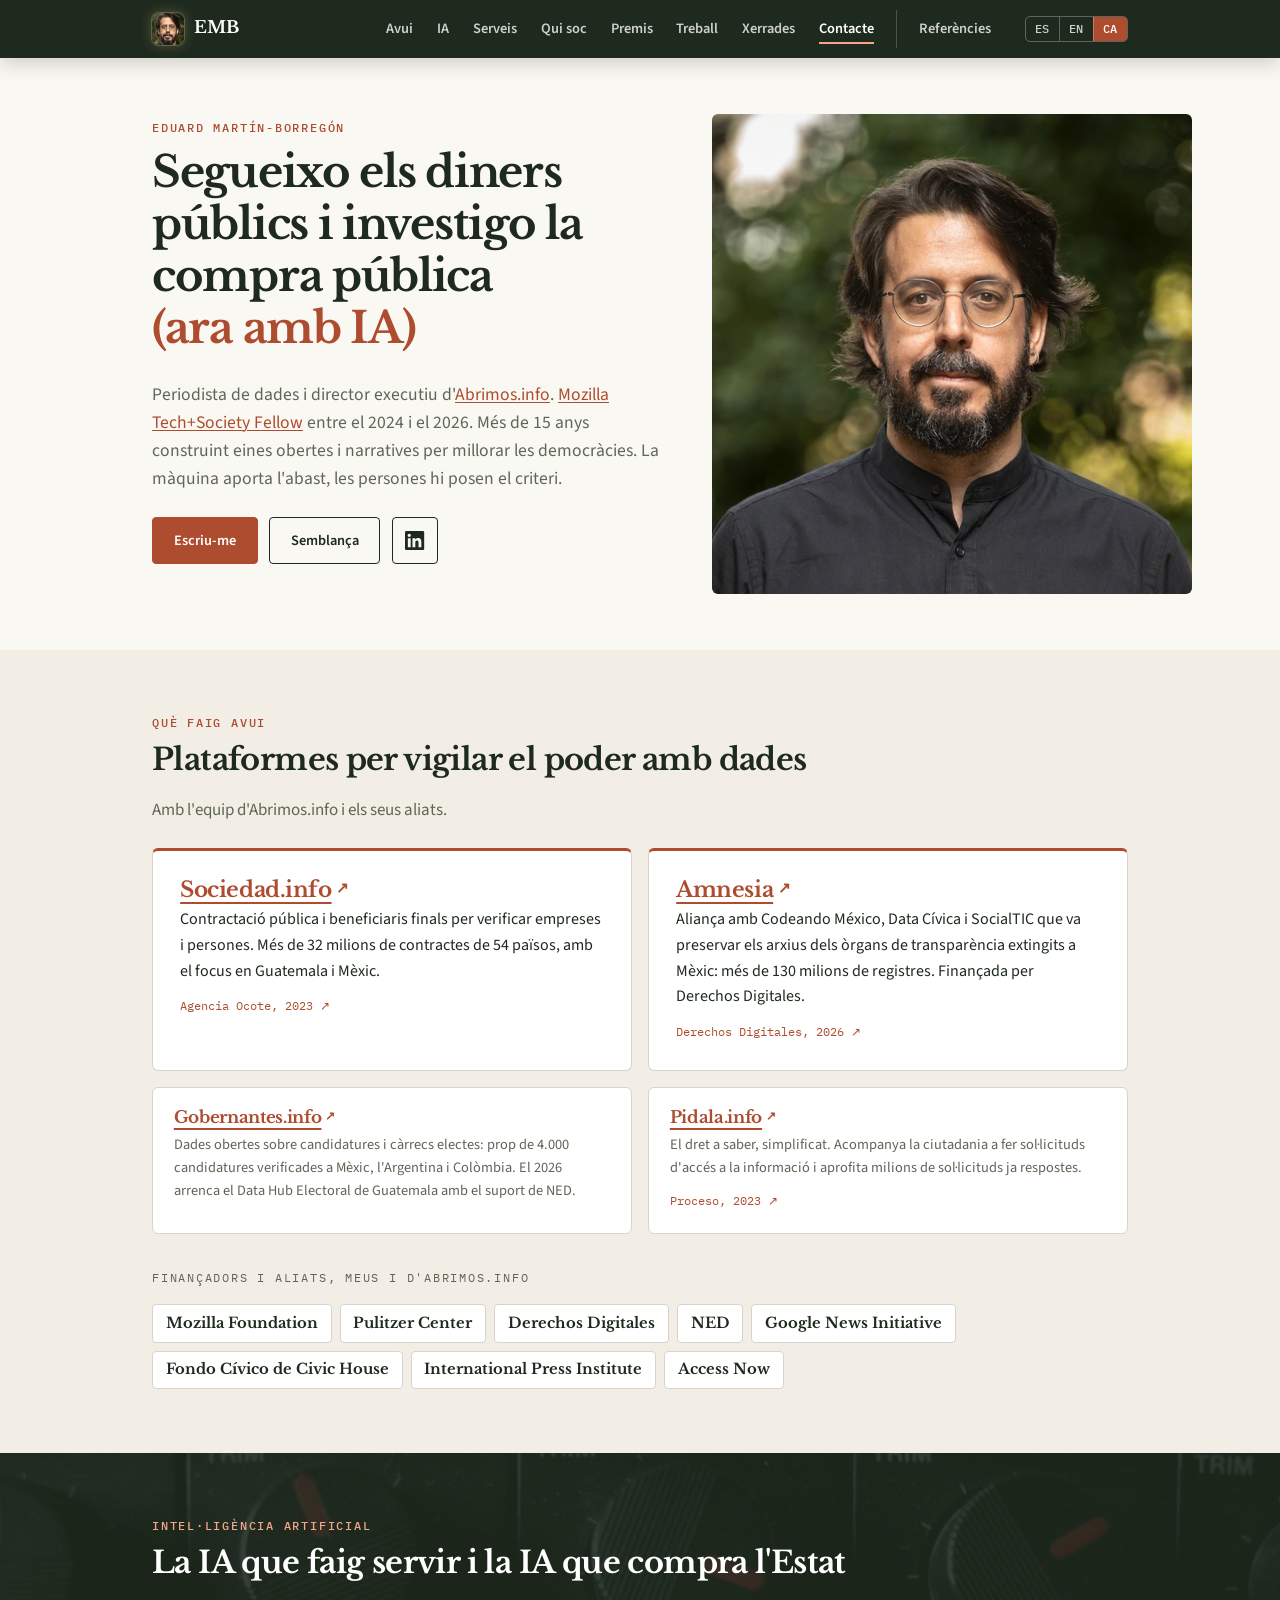
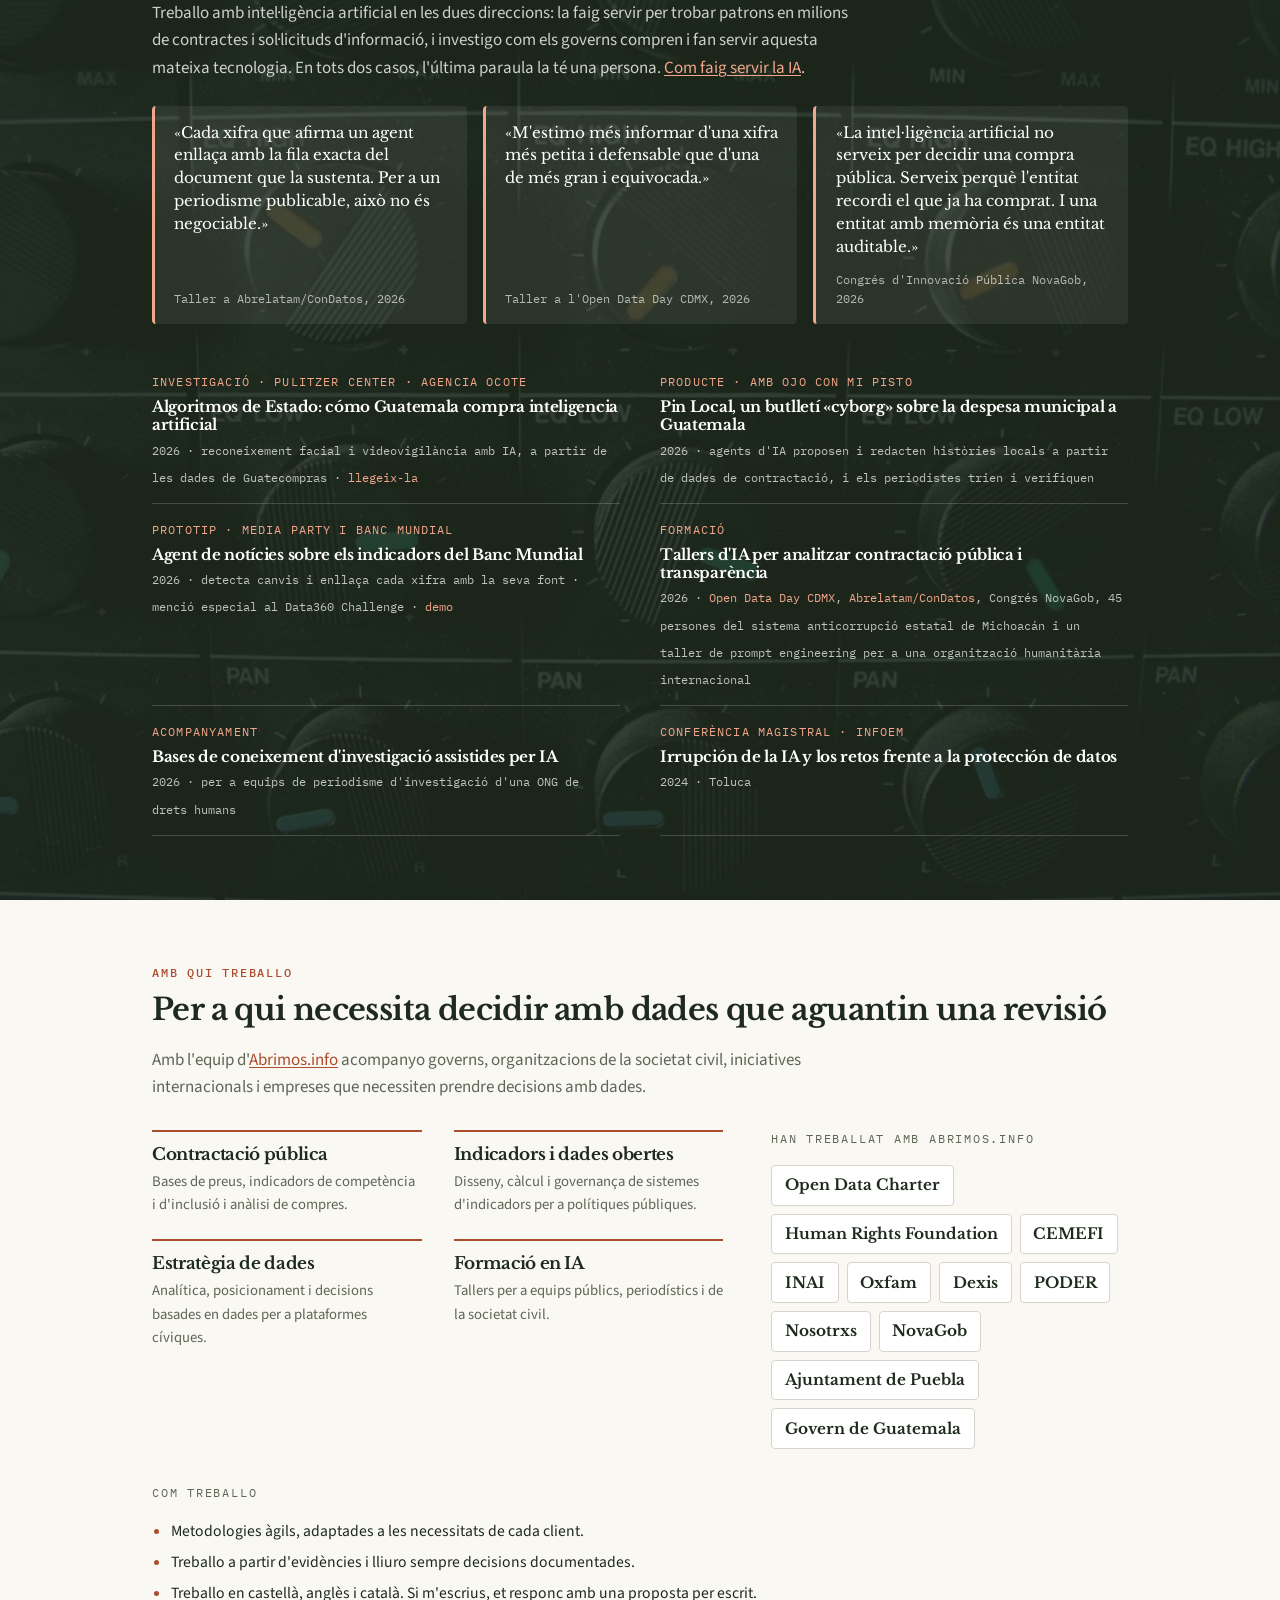
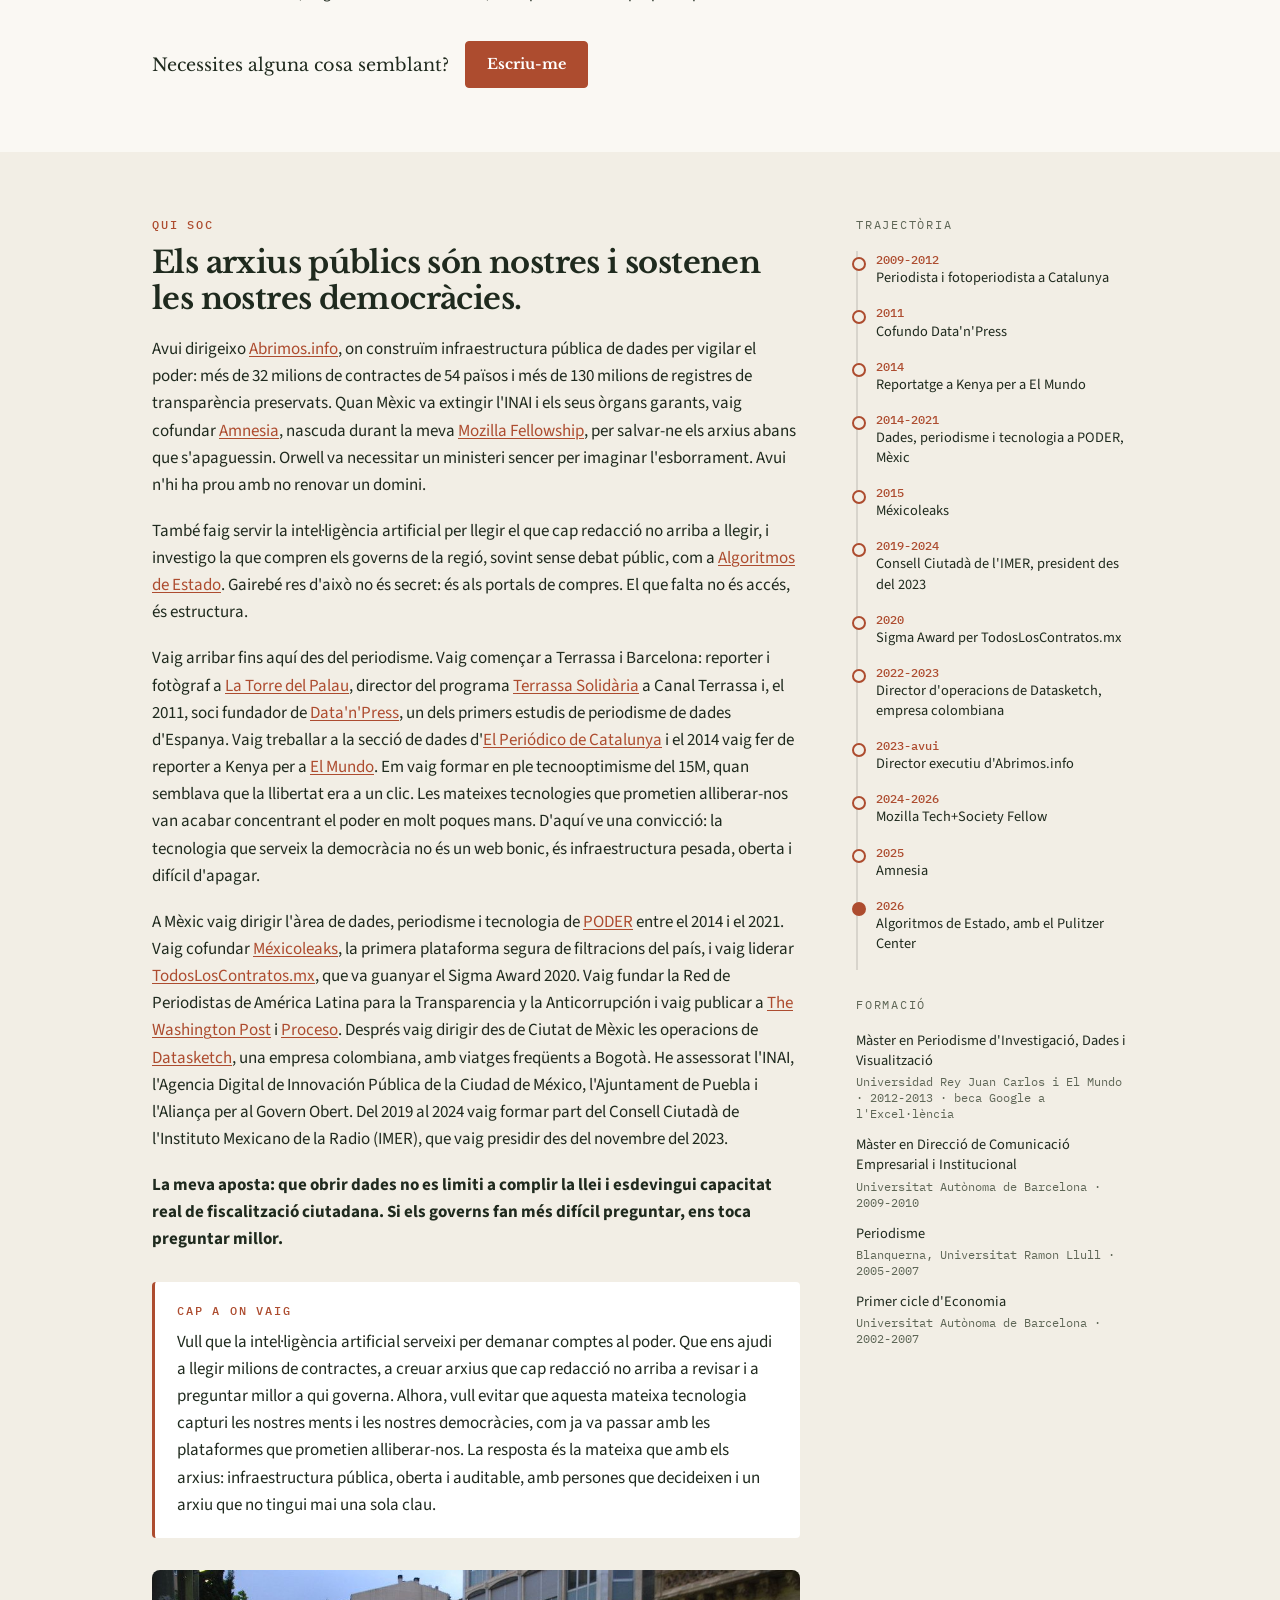
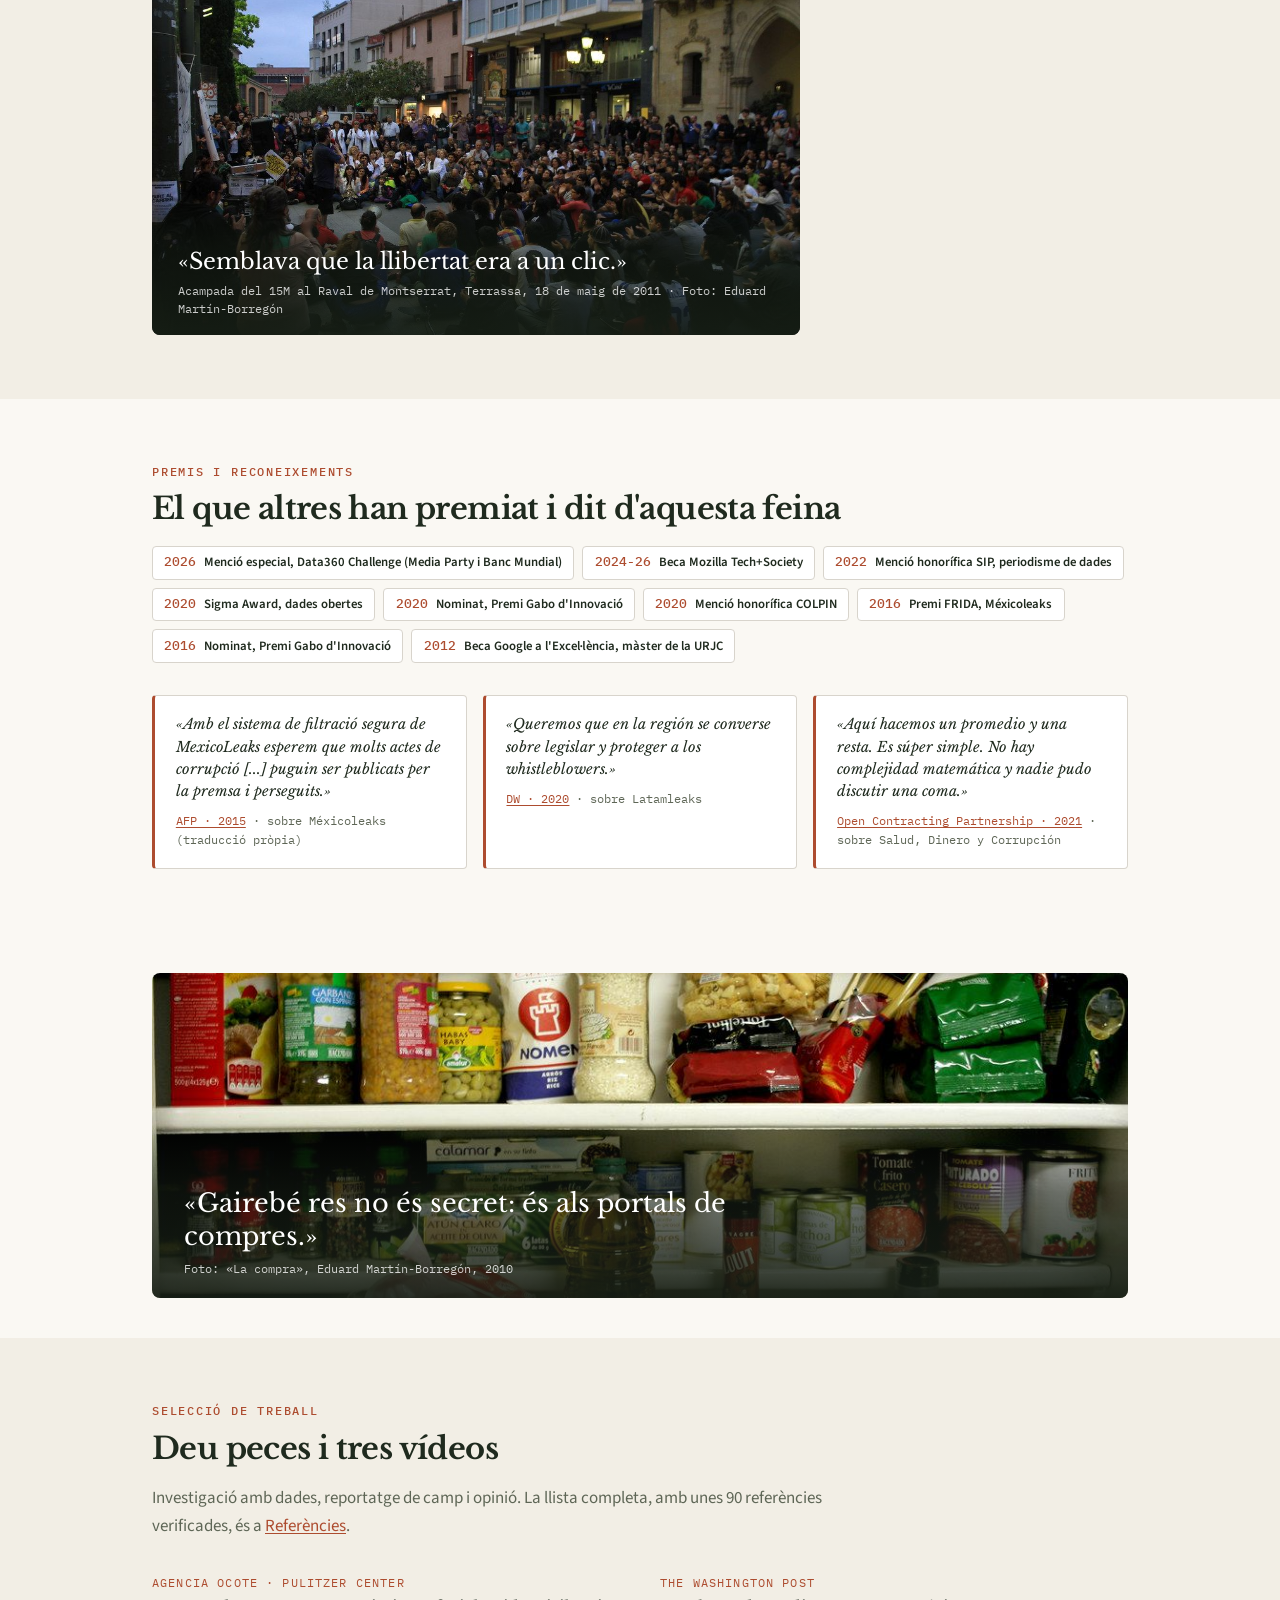
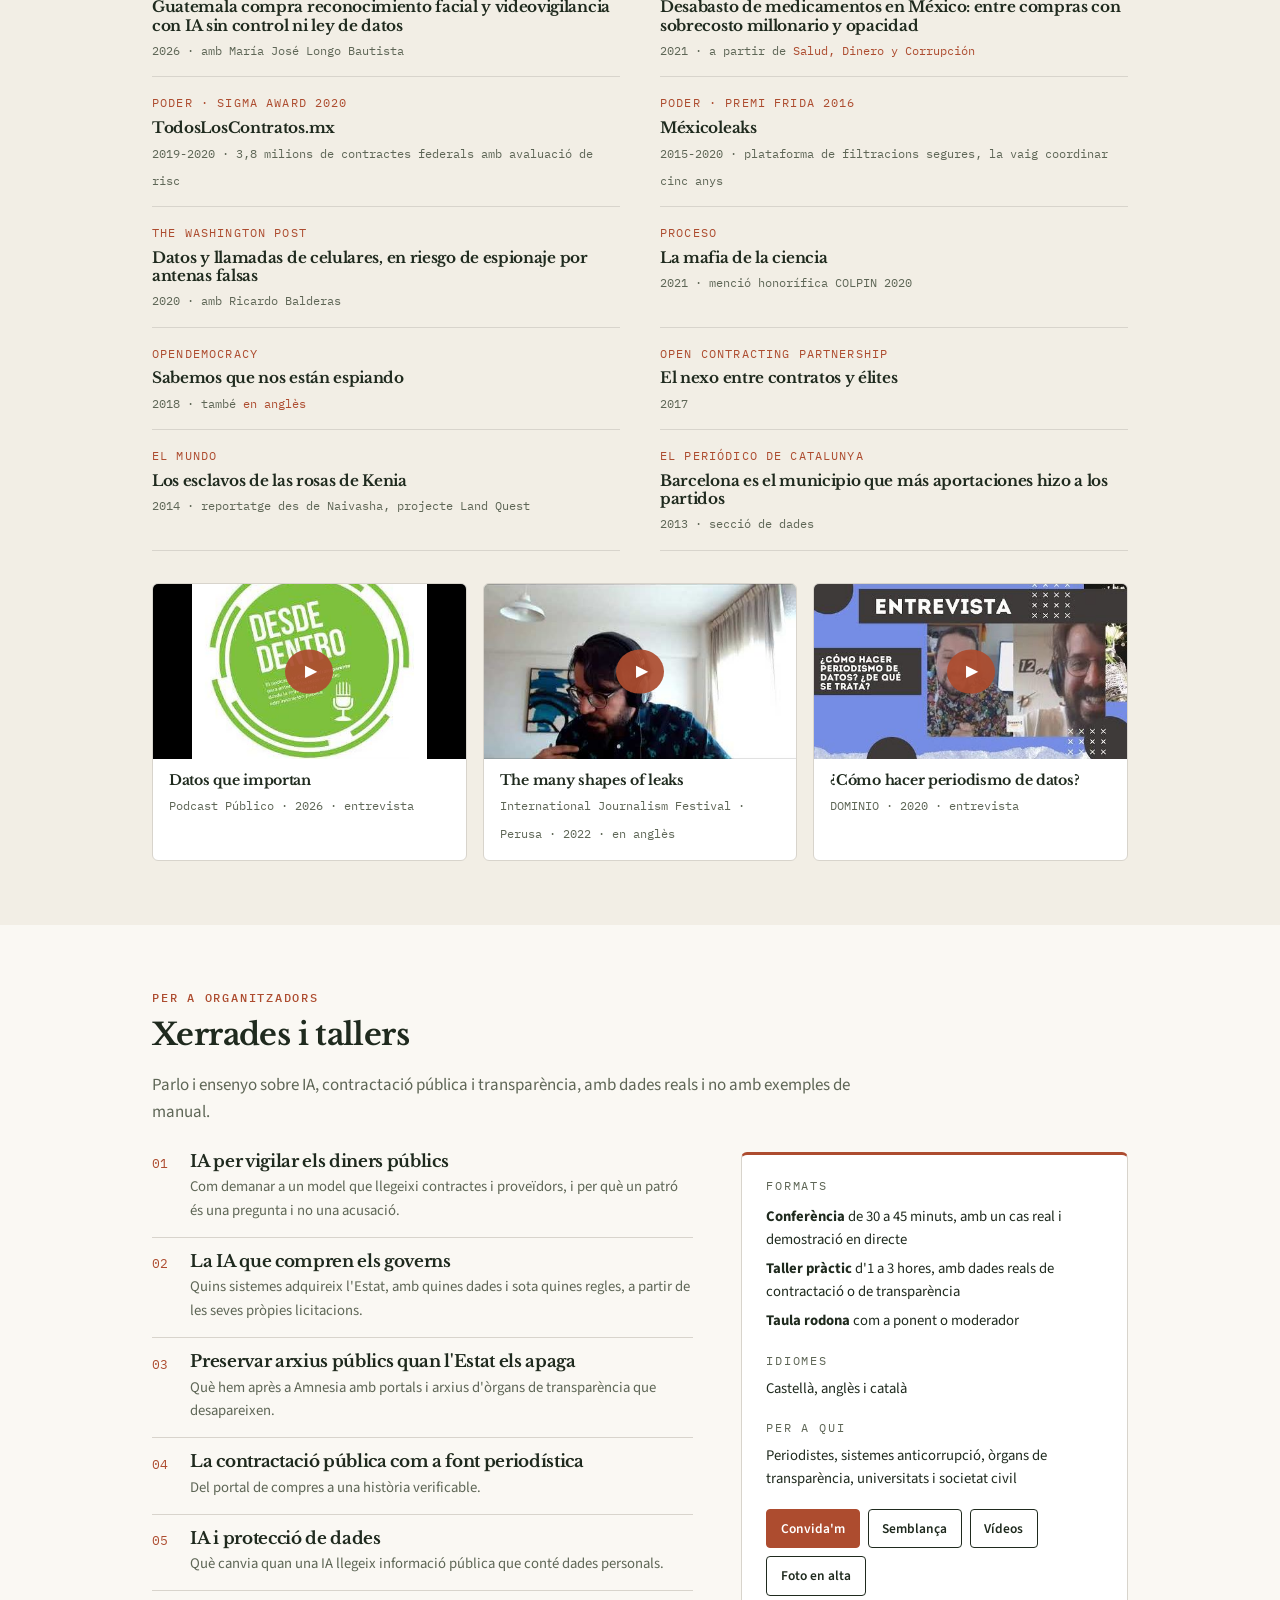
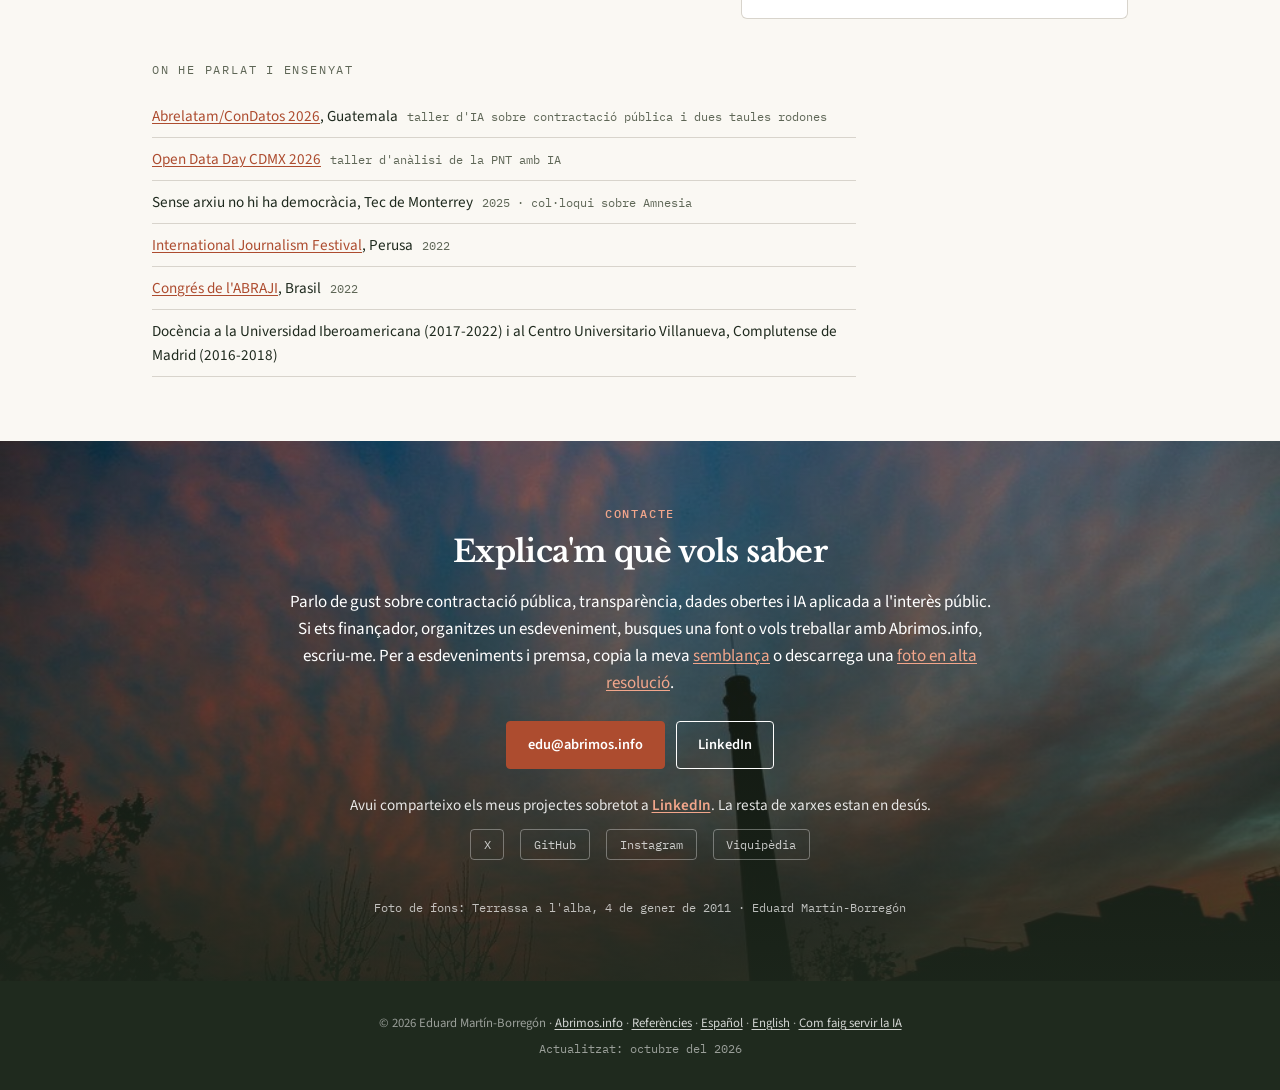
==== commit 64e00e1b: "Nuevo retrato con camisa mao y paleta ajustada a la foto - Retrato, foto en alta, avatar y tarjeta o" ====
--- a/ca/index.html
+++ b/ca/index.html
@@ -12,7 +12,7 @@
 	</script>
 	<meta charset="utf-8" />
 	<meta name="viewport" content="width=device-width, initial-scale=1" />
-	<meta name="theme-color" content="#1C2B3A" />
+	<meta name="theme-color" content="#1F2A1E" />
 	<title>Eduard Martín-Borregón | Periodista de dades, contractació pública i IA</title>
 	<meta name="description" content="Periodista de dades i director executiu d'Abrimos.info. Segueixo els diners públics i la compra pública a l'Amèrica Llatina, ara també amb IA. Sigma Award 2020 i Mozilla Fellow 2024-2026." />
 	<meta name="author" content="Eduard Martín-Borregón" />
--- a/style.css
+++ b/style.css
@@ -146,8 +146,8 @@
   unicode-range: U+0000-00FF, U+0131, U+0152-0153, U+02BB-02BC, U+02C6, U+02DA, U+02DC, U+0304, U+0308, U+0329, U+2000-206F, U+20AC, U+2122, U+2191, U+2193, U+2212, U+2215, U+FEFF, U+FFFD;
 }
 :root {
-	--bg: #FAFAF7; --bg-alt: #F2F0EB; --ink: #1C2B3A; --accent: #AD4C2F; --accent-dark: #8E3A22; --accent-light: #F2A68B;
-	--muted: #5A6B7B; --border: #D8D4CC; --card: #FFFFFF;
+	--bg: #FAF8F3; --bg-alt: #F2EEE5; --ink: #1F2A1E; --accent: #AD4C2F; --accent-dark: #8E3A22; --accent-light: #F2A68B;
+	--muted: #5E6656; --border: #D8D4CC; --card: #FFFFFF;
 	--serif: 'Libre Baskerville', Georgia, 'Times New Roman', serif;
 	--sans: 'Source Sans 3', 'Helvetica Neue', Arial, sans-serif;
 	--mono: 'IBM Plex Mono', 'SFMono-Regular', Menlo, monospace;
@@ -266,7 +266,7 @@
 .band { margin: 0 auto; padding-top: 2.5rem; padding-bottom: 2.5rem; }
 .band figure { position: relative; margin: 0; border-radius: 8px; overflow: hidden; background: var(--ink); }
 .band img { width: 100%; aspect-ratio: 21 / 7; object-fit: cover; }
-.band figcaption { position: absolute; inset: auto 0 0 0; padding: 4rem 2rem 1.3rem; background: linear-gradient(to top, rgba(20,30,42,0.92), rgba(20,30,42,0.55) 60%, rgba(20,30,42,0)); color: #fff; }
+.band figcaption { position: absolute; inset: auto 0 0 0; padding: 4rem 2rem 1.3rem; background: linear-gradient(to top, rgba(22,30,21,0.92), rgba(22,30,21,0.55) 60%, rgba(22,30,21,0)); color: #fff; }
 .band blockquote { margin: 0 0 0.4rem; font-family: var(--serif); font-size: clamp(1.15rem, 2.4vw, 1.6rem); line-height: 1.3; max-width: 40rem; }
 .band .credit { display: block; line-height: 1.5; font-family: var(--mono); font-size: 0.72rem; color: rgba(255,255,255,0.78); }
 @media (max-width: 760px) {
@@ -313,7 +313,7 @@
 /* Contacto sobre foto */
 section.contact-photo { position: relative; color: #fff; background: var(--ink); overflow: hidden; }
 section.contact-photo::before { content: ''; position: absolute; inset: 0; background: url('images/fotos/terrassa-atardecer.jpg') center 40% / cover no-repeat; opacity: 0.9; }
-section.contact-photo::after { content: ''; position: absolute; inset: 0; background: linear-gradient(to bottom, rgba(28,43,58,0.35), rgba(28,43,58,0.6) 55%, rgba(28,43,58,0.85)); }
+section.contact-photo::after { content: ''; position: absolute; inset: 0; background: linear-gradient(to bottom, rgba(31,42,30,0.35), rgba(31,42,30,0.6) 55%, rgba(31,42,30,0.85)); }
 section.contact-photo > .wrap { position: relative; z-index: 1; }
 section.contact-photo .label { color: var(--accent-light); }
 section.contact-photo .btn { border-color: #fff; color: #fff; }
@@ -325,8 +325,8 @@
 
 /* Semblanza (diálogo) */
 button.btn { font-family: var(--sans); background: transparent; cursor: pointer; line-height: 1.2; }
-dialog.bio { width: min(46rem, calc(100vw - 2rem)); max-height: calc(100vh - 3rem); padding: 1.8rem 2rem; border: none; border-radius: 10px; background: var(--bg); color: var(--ink); box-shadow: 0 20px 60px rgba(20,30,42,0.35); }
-dialog.bio::backdrop { background: rgba(20,30,42,0.6); }
+dialog.bio { width: min(46rem, calc(100vw - 2rem)); max-height: calc(100vh - 3rem); padding: 1.8rem 2rem; border: none; border-radius: 10px; background: var(--bg); color: var(--ink); box-shadow: 0 20px 60px rgba(22,30,21,0.35); }
+dialog.bio::backdrop { background: rgba(22,30,21,0.6); }
 .bio-head { display: flex; justify-content: space-between; align-items: center; }
 .bio-head h2 { margin: 0; }
 .bio-close { border: none; background: none; font-size: 1.8rem; line-height: 1; color: var(--muted); cursor: pointer; padding: 0.2rem 0.5rem; }
@@ -340,11 +340,11 @@
 dialog.bio:focus, dialog.bio:focus-visible { outline: none; }
 
 /* Menú (rediseño 2026-10-14) */
-nav.top { position: sticky; top: 0; z-index: 10; background: var(--ink); color: #fff; box-shadow: 0 1px 0 rgba(255,255,255,0.06), 0 6px 18px rgba(20,30,42,0.18); }
+nav.top { position: sticky; top: 0; z-index: 10; background: var(--ink); color: #fff; box-shadow: 0 1px 0 rgba(255,255,255,0.06), 0 6px 18px rgba(22,30,21,0.18); }
 nav.top .wrap { display: flex; align-items: center; gap: 1.5rem; height: 3.6rem; }
 nav.top .logo { display: inline-flex; align-items: center; gap: 0.6rem; font-family: var(--serif); font-weight: 700; font-size: 1.05rem; letter-spacing: 0.02em; color: #fff; text-decoration: none; flex-shrink: 0; }
-nav.top .logo img { width: 32px; height: 32px; border-radius: 7px; object-fit: cover; box-shadow: 0 0 0 1px rgba(255,255,255,0.18), 0 0 12px rgba(120,180,255,0.35); transition: box-shadow 0.25s; }
-nav.top .logo:hover img { box-shadow: 0 0 0 1px rgba(255,255,255,0.4), 0 0 18px rgba(120,180,255,0.65); }
+nav.top .logo img { width: 32px; height: 32px; border-radius: 7px; object-fit: cover; box-shadow: 0 0 0 1px rgba(255,255,255,0.18), 0 0 12px rgba(202,174,136,0.35); transition: box-shadow 0.25s; }
+nav.top .logo:hover img { box-shadow: 0 0 0 1px rgba(255,255,255,0.4), 0 0 18px rgba(202,174,136,0.65); }
 nav.top .menu { list-style: none; margin: 0 0 0 auto; padding: 0; display: flex; align-items: center; gap: 0.2rem; }
 nav.top .menu a { display: block; padding: 0.45rem 0.65rem; border-radius: 4px; color: rgba(255,255,255,0.78); text-decoration: none; font-size: 0.9rem; font-weight: 600; position: relative; transition: color 0.15s, background 0.15s; }
 nav.top .menu a::after { content: ''; position: absolute; left: 0.65rem; right: 0.65rem; bottom: 0.2rem; height: 2px; background: var(--accent-light); transform: scaleX(0); transform-origin: left; transition: transform 0.2s; }
@@ -396,7 +396,7 @@
 /* Foto del 15M integrada en "Quién soy" */
 figure.inline-band { position: relative; margin: 2rem 0 0; border-radius: 8px; overflow: hidden; background: var(--ink); }
 figure.inline-band img { width: 100%; aspect-ratio: 16 / 9; object-fit: cover; }
-figure.inline-band figcaption { position: absolute; inset: auto 0 0 0; padding: 3.5rem 1.6rem 1.1rem; background: linear-gradient(to top, rgba(20,30,42,0.92), rgba(20,30,42,0.55) 60%, rgba(20,30,42,0)); color: #fff; }
+figure.inline-band figcaption { position: absolute; inset: auto 0 0 0; padding: 3.5rem 1.6rem 1.1rem; background: linear-gradient(to top, rgba(22,30,21,0.92), rgba(22,30,21,0.55) 60%, rgba(22,30,21,0)); color: #fff; }
 figure.inline-band blockquote { margin: 0 0 0.4rem; font-family: var(--serif); font-size: clamp(1.1rem, 2vw, 1.4rem); line-height: 1.3; }
 figure.inline-band .credit { display: block; line-height: 1.5; font-family: var(--mono); font-size: 0.72rem; color: rgba(255,255,255,0.78); }
 @media (max-width: 760px) { figure.inline-band img { aspect-ratio: 3 / 2; } figure.inline-band figcaption { position: static; padding: 0.9rem 1.1rem 1rem; background: var(--ink); } }
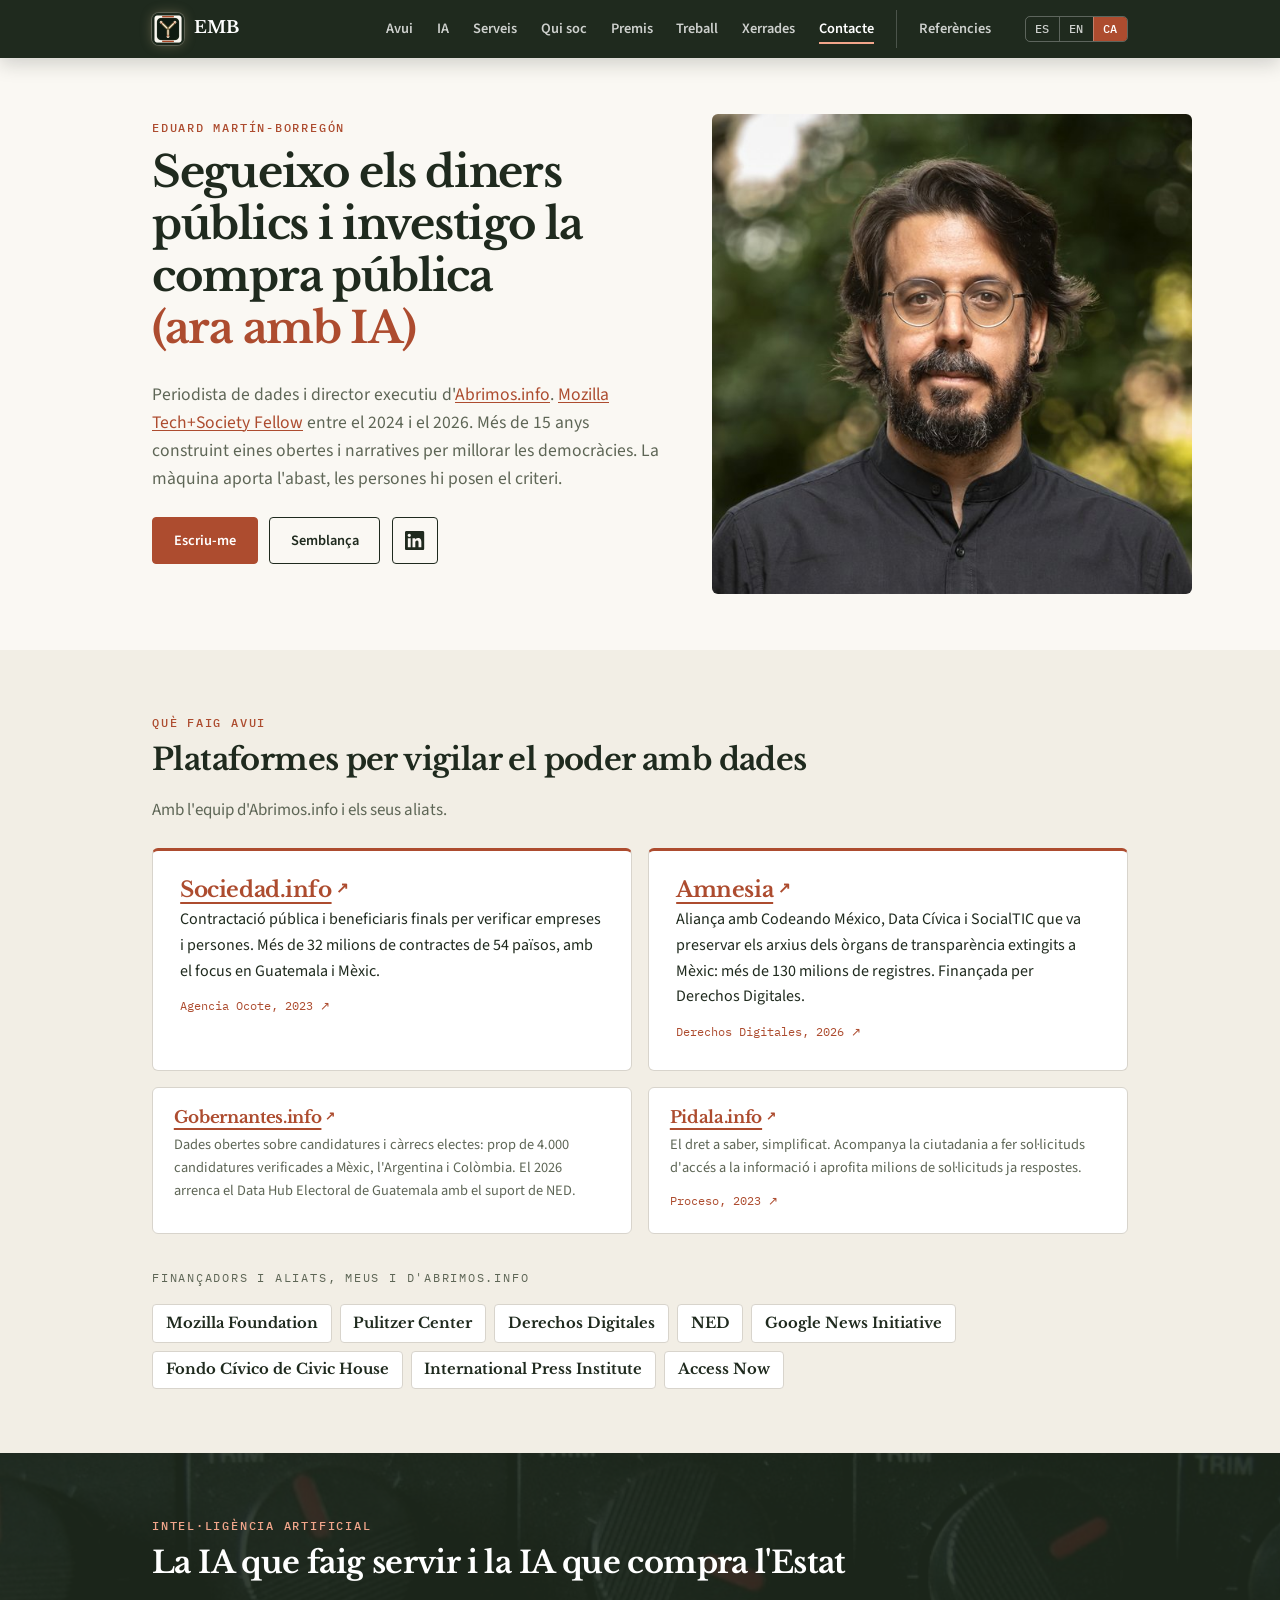
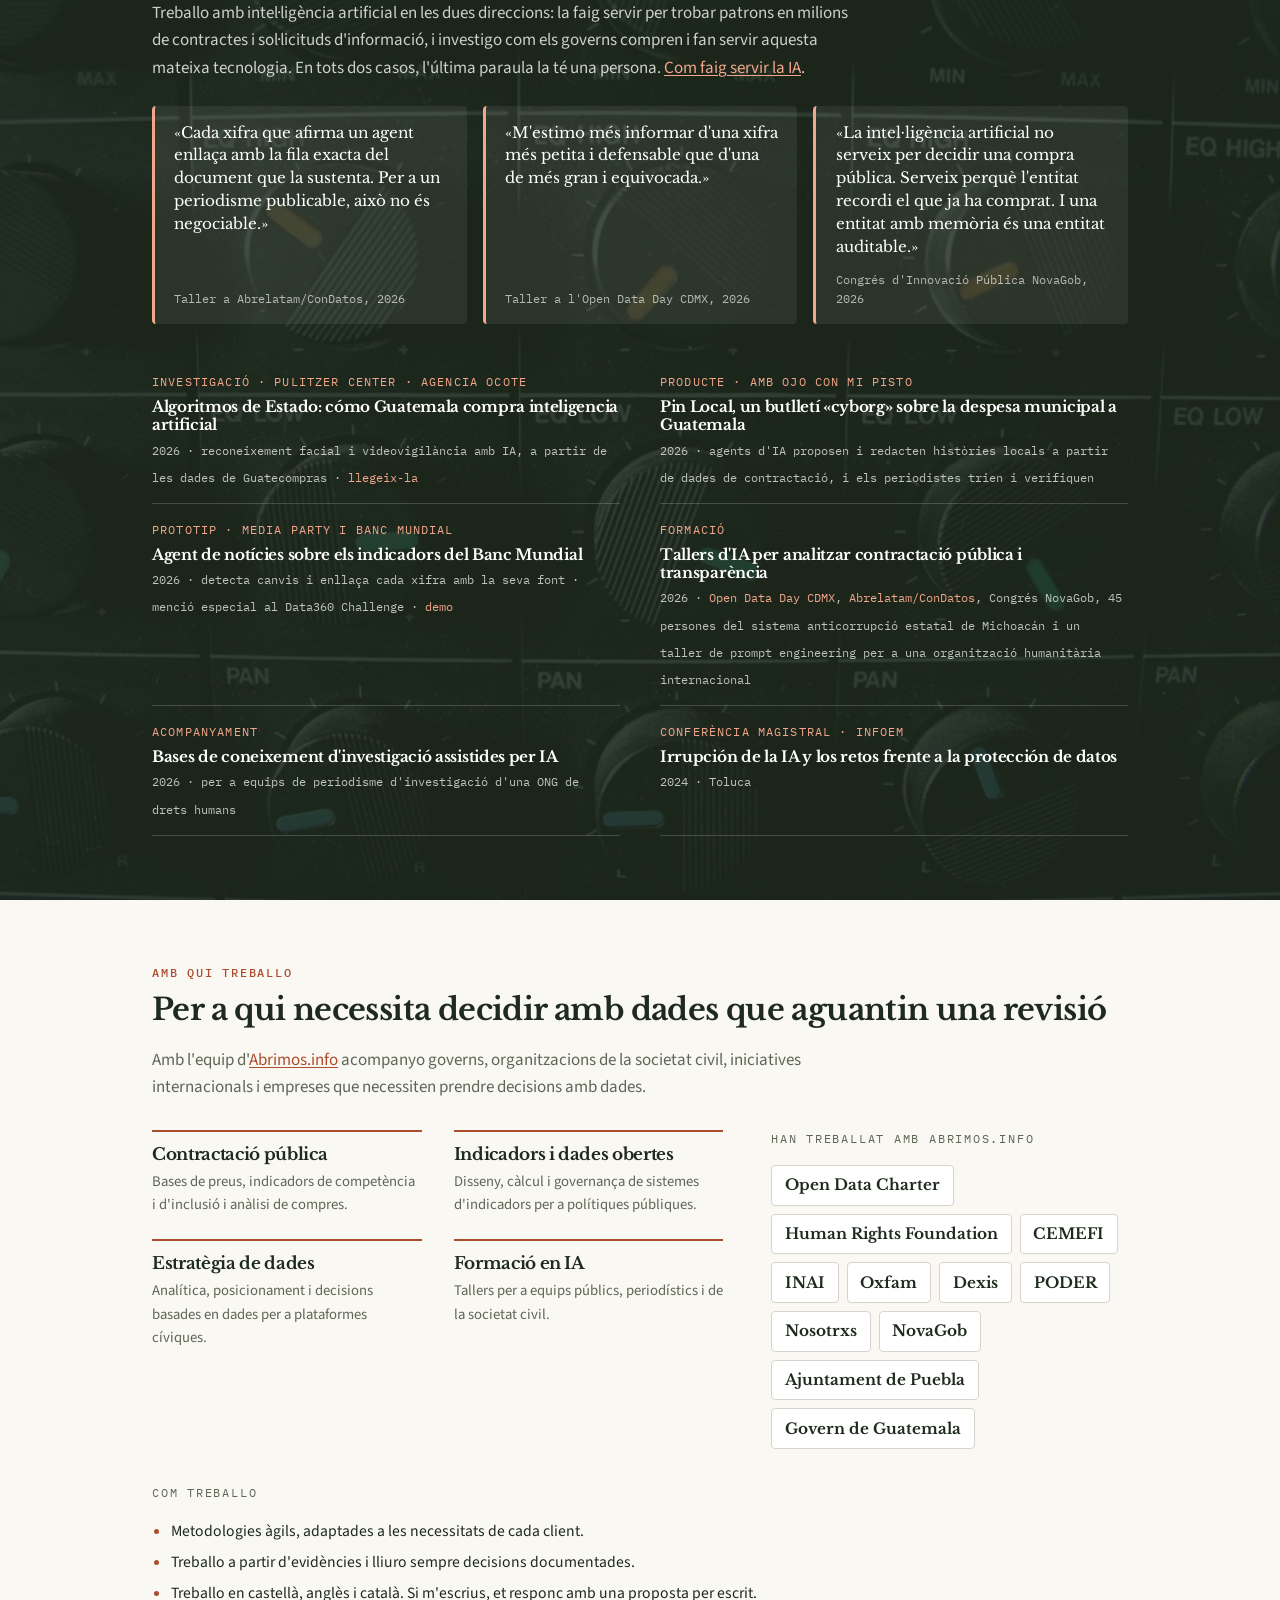
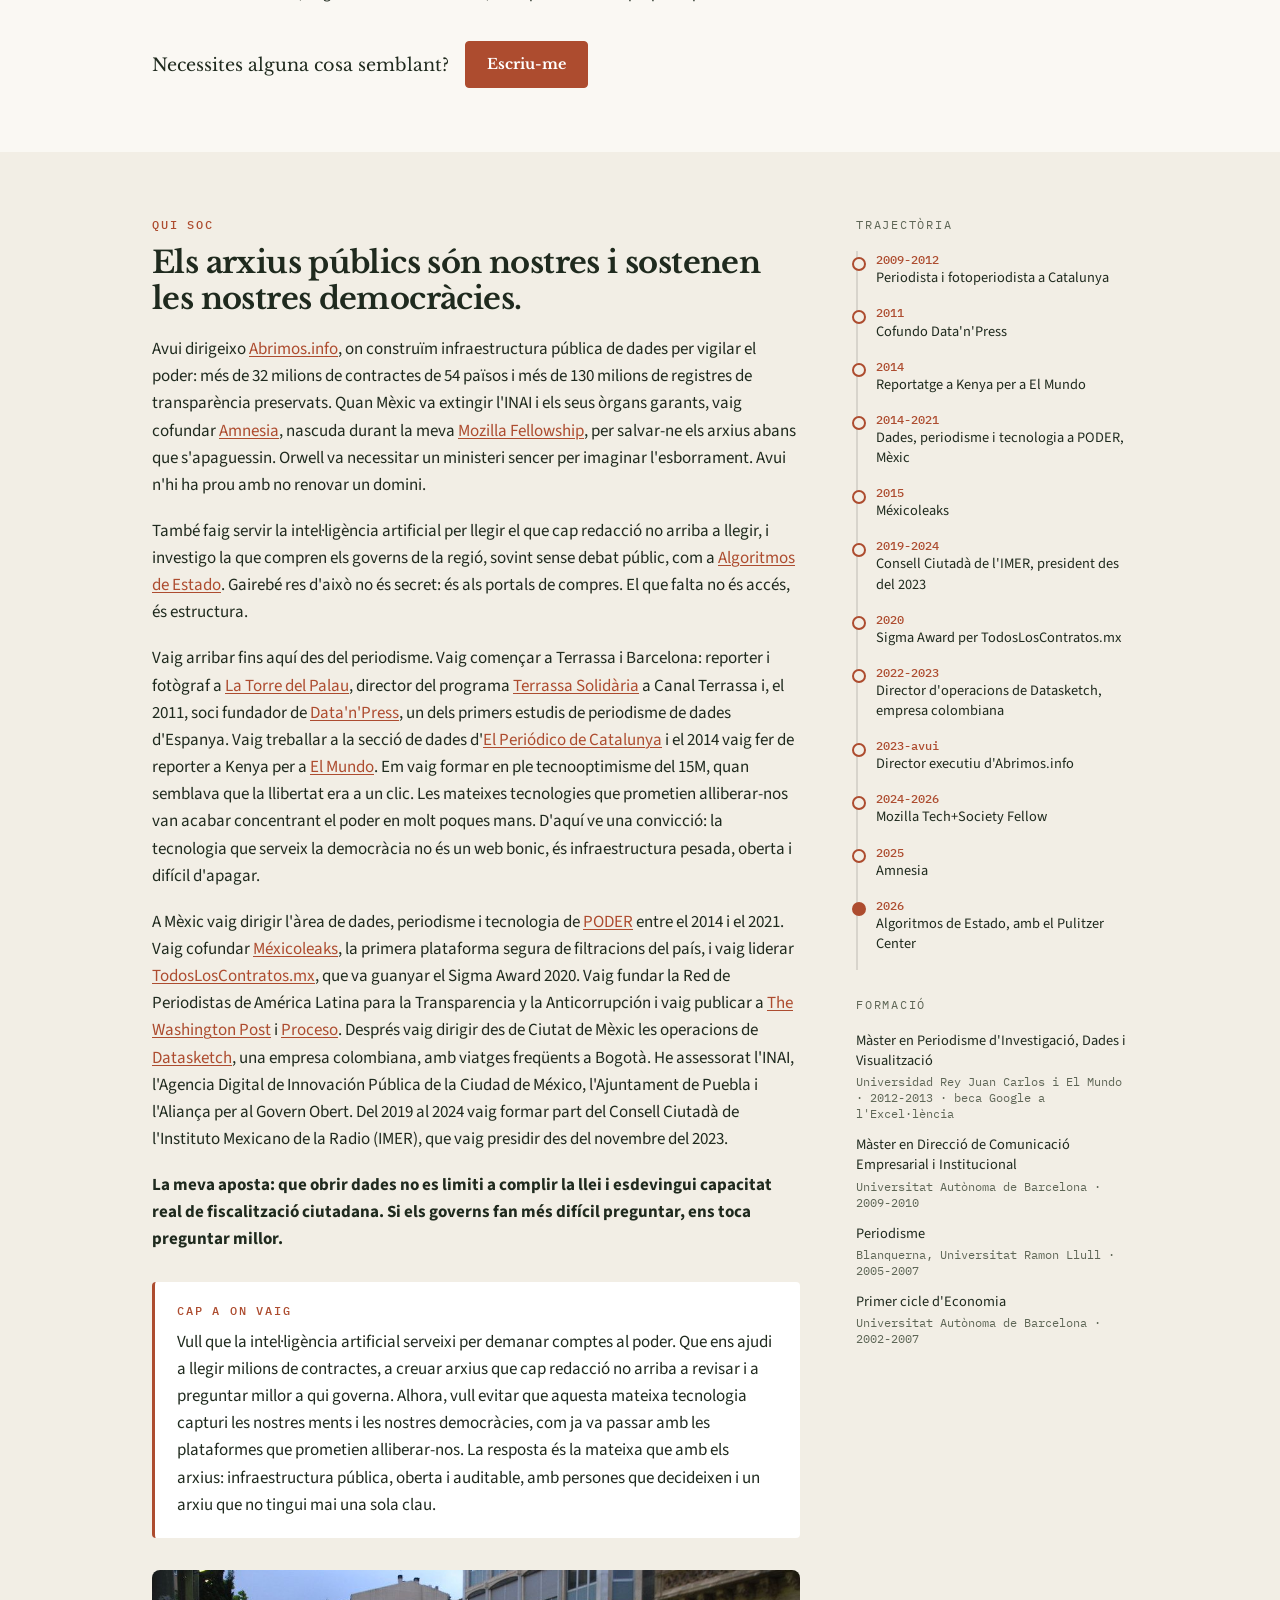
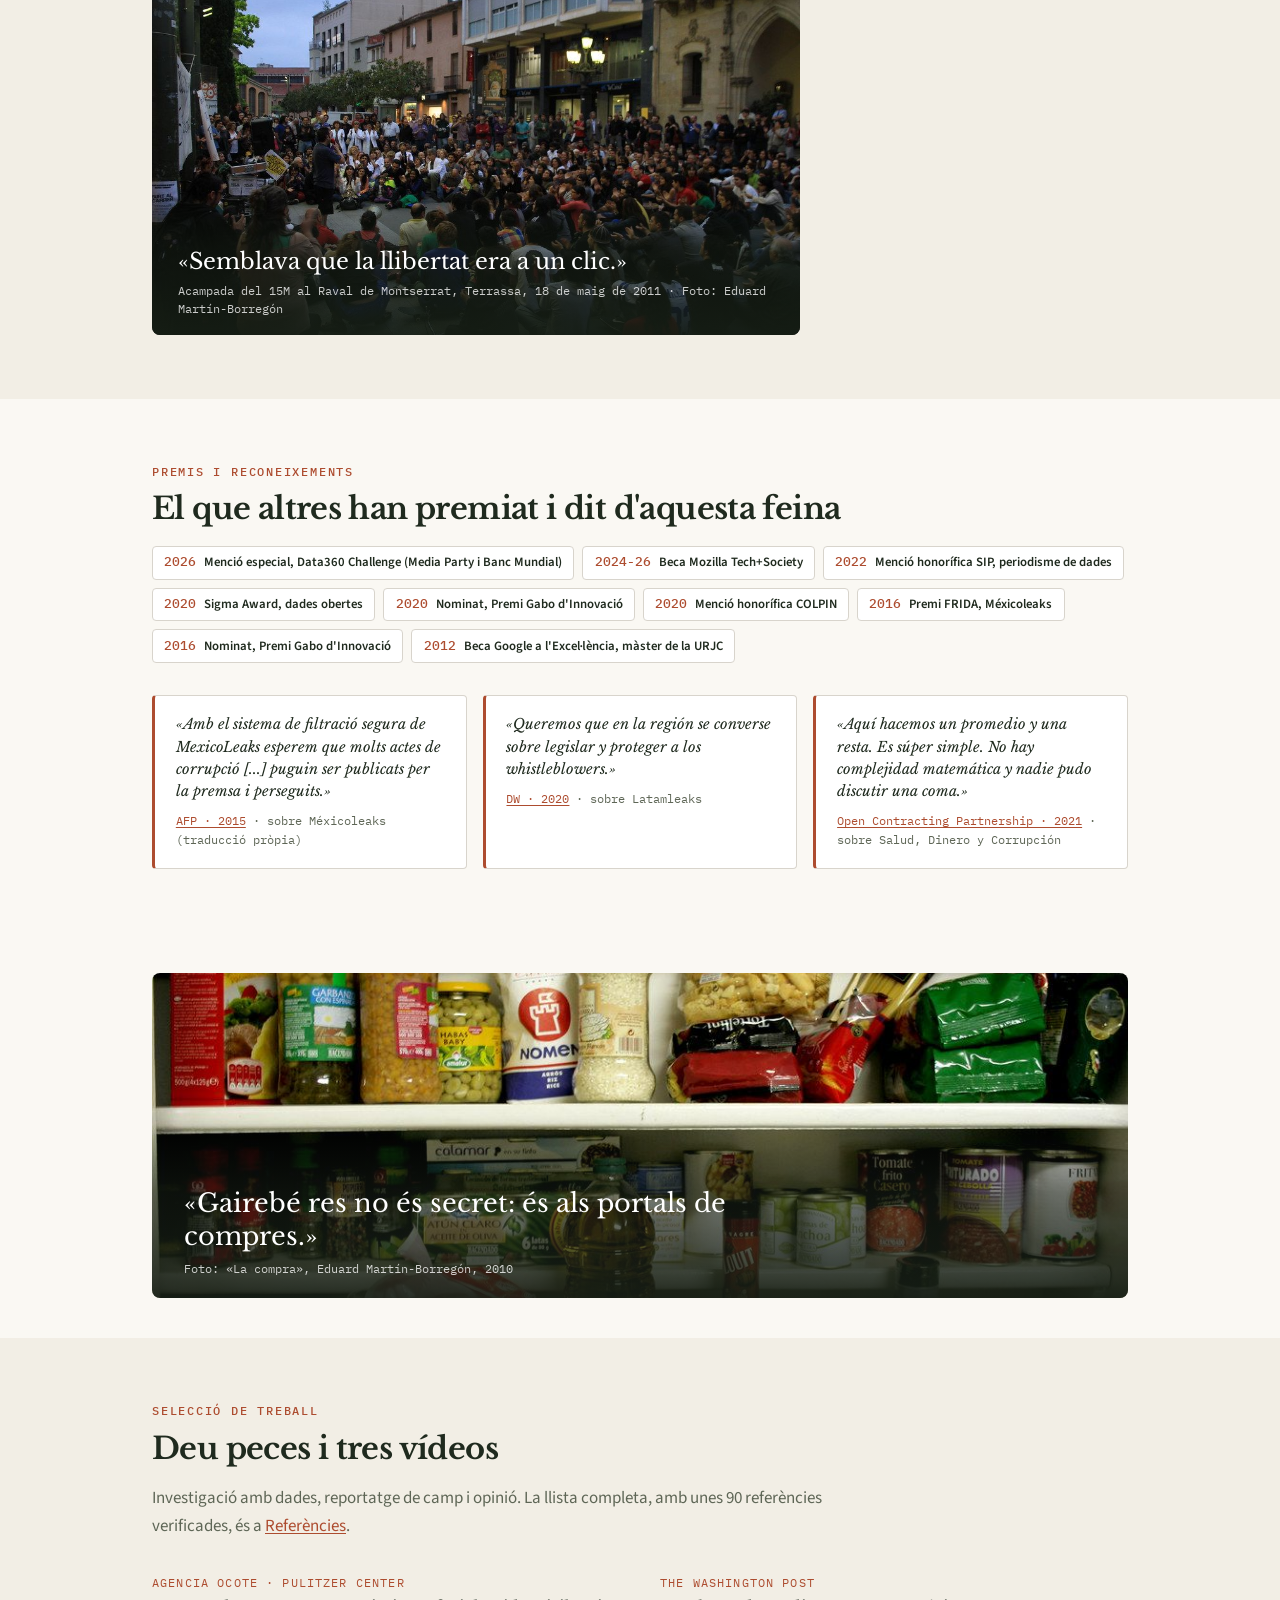
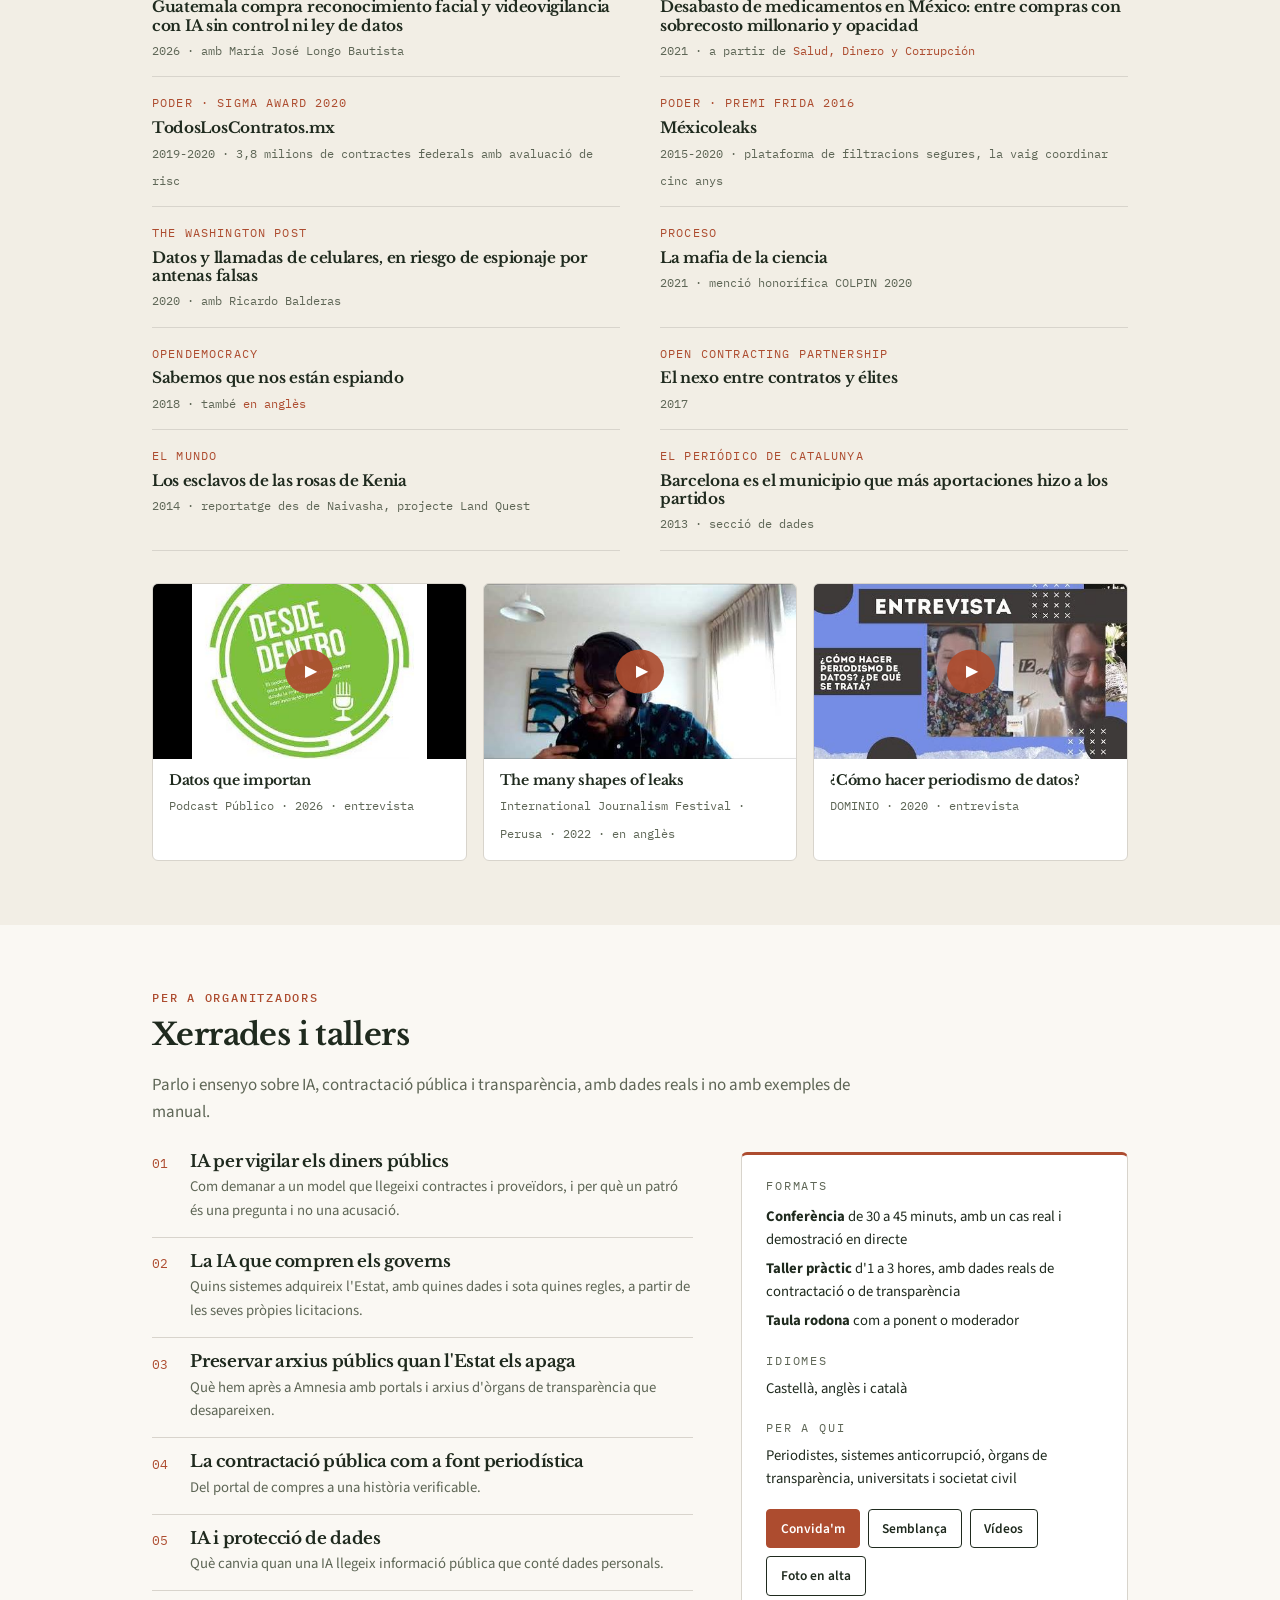
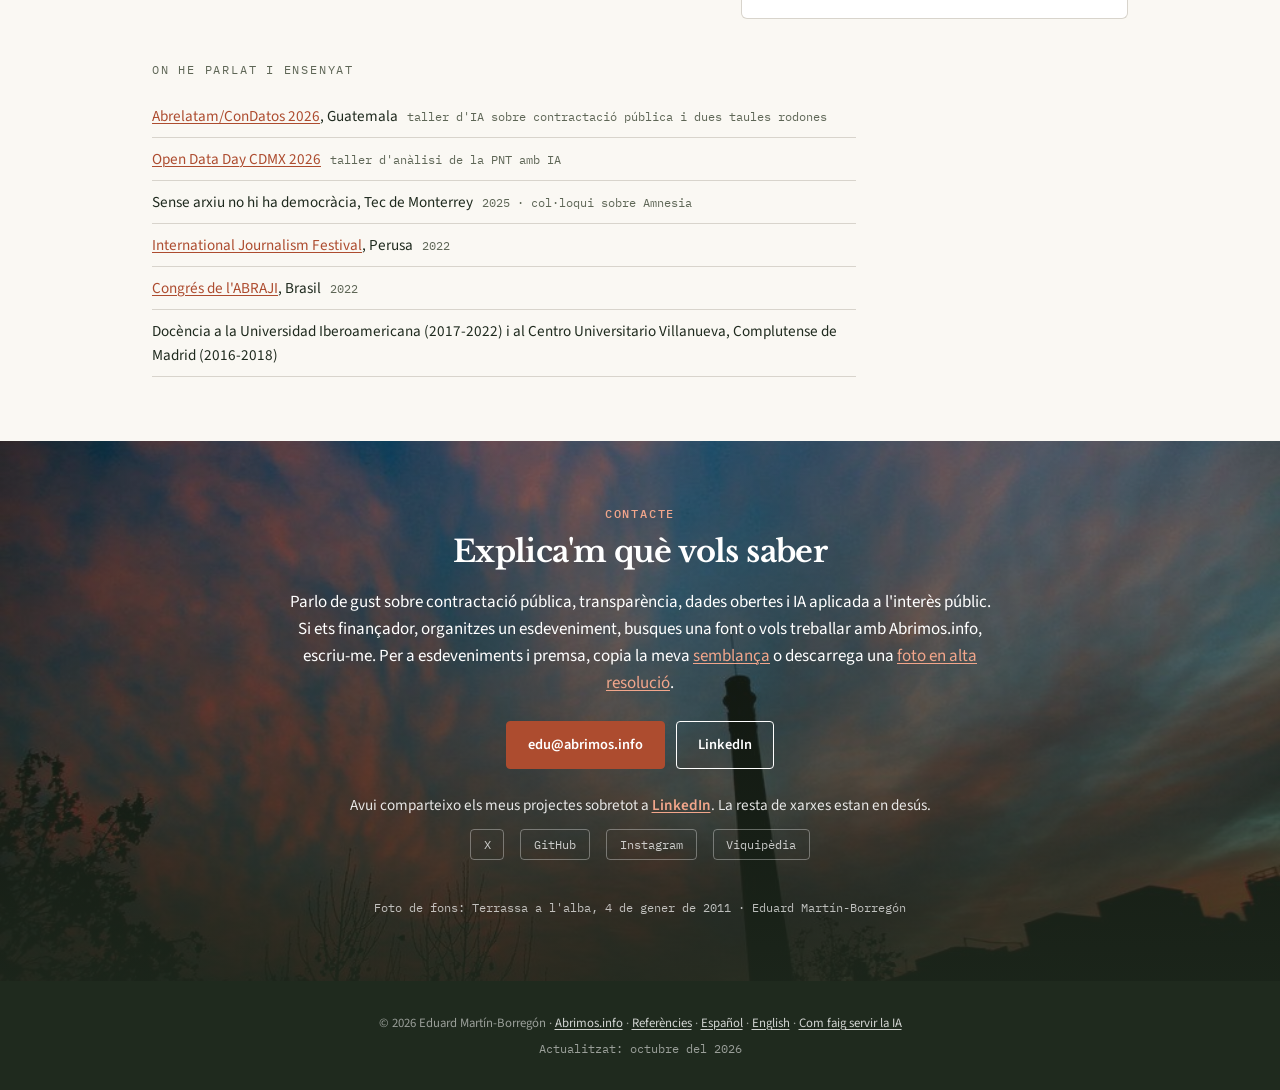
==== commit 0dd68f4a: "Condensador de fluzos como logo y favicon - favicon.svg y favicon.ico (16/32/48) con un condensador " ====
--- a/ca/index.html
+++ b/ca/index.html
@@ -22,6 +22,7 @@
 	<link rel="alternate" hreflang="ca" href="https://emartinborregon.com/ca/" />
 	<link rel="alternate" hreflang="x-default" href="https://emartinborregon.com/" />
 	<link rel="icon" href="../favicon.ico" sizes="32x32" />
+	<link rel="icon" href="../favicon.svg" type="image/svg+xml" />
 	<link rel="icon" href="../icon-192.png" type="image/png" sizes="192x192" />
 	<link rel="apple-touch-icon" href="../apple-touch-icon.png" />
 	<meta name="robots" content="index, follow, max-image-preview:large, max-snippet:-1" />
@@ -169,7 +170,7 @@
 
 <nav class="top">
 	<div class="wrap">
-		<a class="logo" href="#"><img src="../images/avatar-emb.jpg" alt="" width="28" height="28" /><span>EMB</span></a>
+		<a class="logo" href="#"><img src="../images/logo-fluzos.png" alt="" width="28" height="28" /><span>EMB</span></a>
 		<ul class="menu" aria-label="Menú principal">
 			<li><a href="#avui">Avui</a></li>
 			<li><a href="#ia">IA</a></li>
